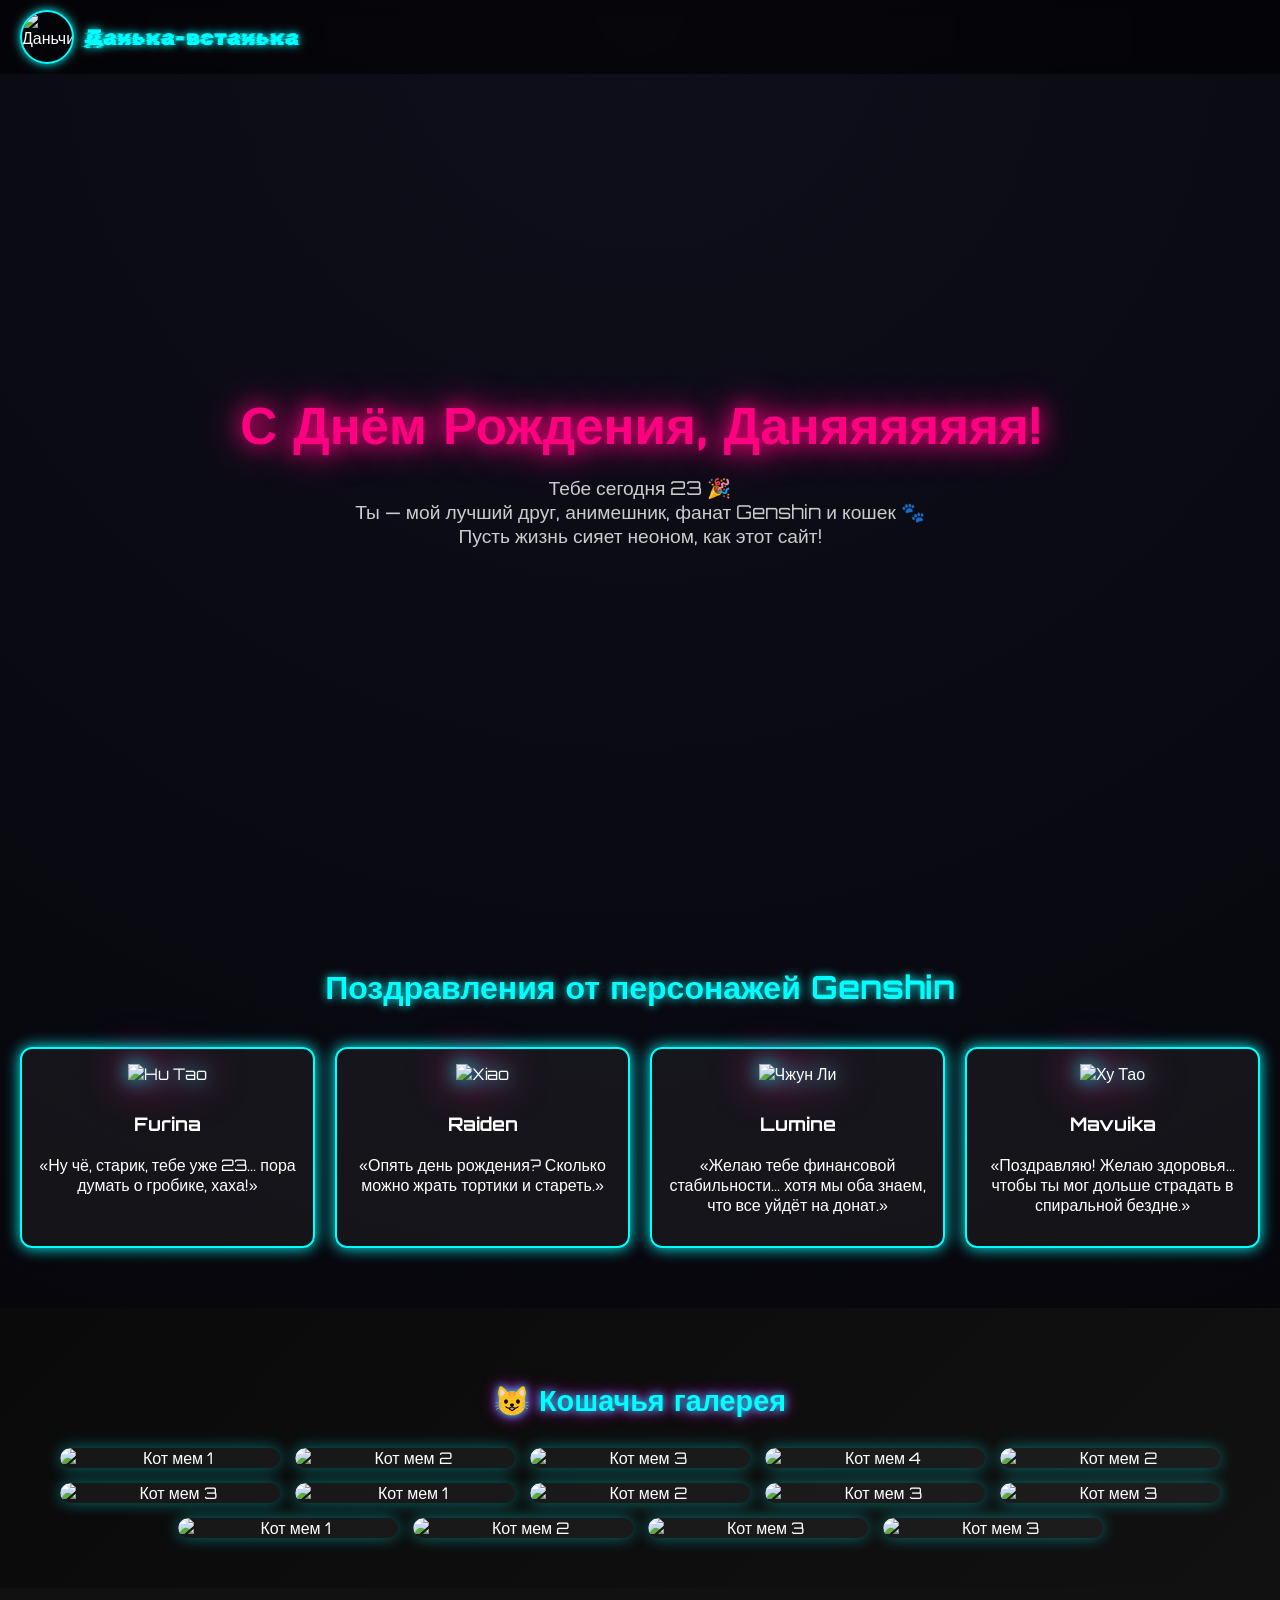
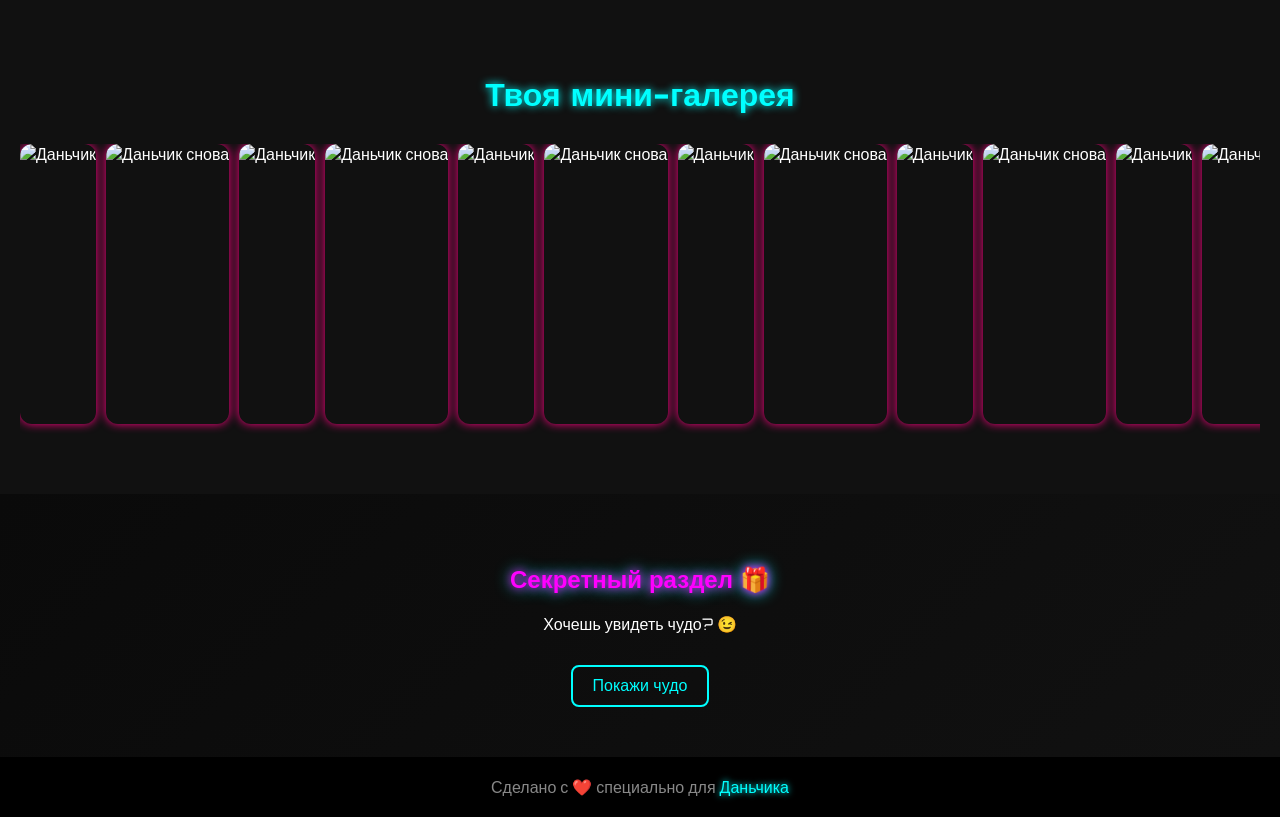
==== index.html @ a7524abe "Add files via upload" ====
<!DOCTYPE html>
<html lang="ru">
<head>
<meta charset="UTF-8">
<meta name="viewport" content="width=device-width, initial-scale=1.0">
<title>С Днём Рождения, Даньчик!</title>
<style>
@import url('https://fonts.googleapis.com/css2?family=Orbitron:wght@500&family=Rubik+Glitch&display=swap');

body {
  margin: 0;
  font-family: 'Orbitron', sans-serif;
  background: radial-gradient(circle at top, #0f0f1c, #000);
  color: #fff;
  overflow-x: hidden;
}

/* Хедер */
header {
  display: flex;
  align-items: center;
  justify-content: space-between;
  padding: 10px 20px;
  background: rgba(0,0,0,0.6);
  backdrop-filter: blur(8px);
  position: fixed;
  width: 100%;
  top: 0;
  z-index: 1000;
}

.logo {
  display: flex;
  align-items: center;
  gap: 10px;
}

.logo img {
  width: 50px;
  height: 50px;
  border-radius: 50%;
  border: 2px solid #0ff;
  box-shadow: 0 0 10px #0ff;
  transition: transform 0.3s ease, box-shadow 0.3s ease;
  object-fit: cover;
}

.logo img:hover {
  transform: scale(1.1);
  box-shadow: 0 0 20px #0ff, 0 0 40px #0ff;
}

.logo span {
  font-family: 'Rubik Glitch', cursive;
  font-size: 1.4rem;
  color: #0ff;
  text-shadow: 0 0 8px #0ff;
}

/* Герой-блок */
.hero {
  min-height: 80vh;
  display: flex;
  flex-direction: column;
  align-items: center;
  justify-content: center;
  text-align: center;
  padding: 120px 20px 40px 20px;
}

.hero h1 {
  font-size: 4vw;
  max-font-size: 70px;
  color: #ff0080;
  text-shadow: 0 0 20px #ff0080, 0 0 40px #ff0080;
  margin: 0;
  animation: pulse 2s infinite alternate;
}

.hero p {
  font-size: 1.2rem;
  max-width: 90%;
  margin-top: 20px;
  color: #ccc;
}

@keyframes pulse {
  from { text-shadow: 0 0 10px #ff0080, 0 0 30px #ff0080; }
  to { text-shadow: 0 0 25px #ff0080, 0 0 60px #ff0080; }
}

/* Поздравления Genshin */
.genshin-wishes {
  padding: 60px 20px;
  text-align: center;
}

.genshin-wishes h2 {
  font-size: 2rem;
  margin-bottom: 40px;
  color: #0ff;
  text-shadow: 0 0 10px #0ff;
}

.wishes-grid {
  display: grid;
  grid-template-columns: repeat(auto-fit, minmax(200px, 1fr));
  gap: 20px;
}

.wish-card {
  background: rgba(255,255,255,0.05);
  border: 2px solid #0ff;
  border-radius: 12px;
  padding: 15px;
  box-shadow: 0 0 15px #0ff;
  transition: transform 0.3s ease, box-shadow 0.3s ease;
}

.wish-card:hover {
  transform: rotate(-2deg) scale(1.05);
  box-shadow: 0 0 30px #ff0, 0 0 50px #0ff;
}

.wish-card img {
  width: 100%;
  height: auto;
  margin-bottom: 10px;
  filter: drop-shadow(0 0 10px #0ff) drop-shadow(0 0 20px #ff0080);
  transition: transform 0.3s ease, filter 0.3s ease;
}

.wish-card img:hover {
  transform: scale(1.05);
  filter: drop-shadow(0 0 20px #ff0080) drop-shadow(0 0 40px #0ff);
}

/* Кошки */
.cats {
  text-align: center;
  padding: 50px 20px;
  background: linear-gradient(135deg, #0a0a0a, #111);
}

.cats h2 {
  font-size: 1.8rem;
  margin-bottom: 30px;
  color: #0ff;
  text-shadow: 0 0 8px #0ff, 0 0 16px #ff00ff;
}

.cats-gallery {
  display: flex;
  flex-wrap: wrap;
  justify-content: center;
  gap: 15px;
}

.cat-item {
  position: relative;
  width: 40%;
  max-width: 220px;
  border-radius: 12px;
  overflow: hidden;
  box-shadow: 0 0 15px rgba(0, 255, 255, 0.4);
  transition: transform 0.3s ease, box-shadow 0.3s ease;
  cursor: pointer;
  background: rgba(255, 255, 255, 0.05);
}

.cat-item img {
  width: 100%;
  display: block;
  border-radius: 12px;
}

.cat-item:hover {
  transform: scale(1.05);
  box-shadow: 0 0 25px #0ff, 0 0 40px #ff00ff;
}

/* Мини-галерея */
.gallery {
  padding: 60px 20px;
  background: #111;
  text-align: center;
}

.gallery h2 {
  font-size: 2rem;
  color: #0ff;
  margin-bottom: 30px;
  text-shadow: 0 0 8px #0ff;
}

.gallery-container {
  display: flex;
  gap: 10px;
  overflow-x: auto;
  scroll-behavior: smooth;
  padding-bottom: 10px;
}

.gallery-container img {
  flex: 0 0 auto;
  height: 280px;
  border-radius: 12px;
  box-shadow: 0 0 10px #ff0080;
  transition: transform 0.3s ease, box-shadow 0.3s ease;
}

.gallery-container img:hover {
  transform: scale(1.05) rotate(2deg);
  box-shadow: 0 0 20px #0ff, 0 0 40px #ff0080;
}

/* Секретный доступ */
.secret-access {
  text-align: center;
  padding: 50px 20px;
  background: linear-gradient(135deg, #0a0a0a, #111);
  color: #fff;
}

.secret-access h2 {
  color: #ff00ff;
  text-shadow: 0 0 8px #ff00ff, 0 0 16px #0ff;
}

.secret-access button {
  margin-top: 15px;
  padding: 10px 20px;
  font-size: 1rem;
  color: #0ff;
  background: transparent;
  border: 2px solid #0ff;
  border-radius: 8px;
  cursor: pointer;
  transition: all 0.3s ease;
}

.secret-access button:hover {
  background: #0ff;
  color: #000;
  box-shadow: 0 0 15px #0ff;
}

#secret-form {
  margin-top: 20px;
}

#secret-form.hidden { display: none; }

#secret-input {
  padding: 8px;
  border: none;
  border-radius: 6px;
  outline: none;
  text-align: center;
  font-size: 1rem;
  margin-right: 8px;
}

/* Футер */
footer {
  padding: 20px;
  background: #000;
  text-align: center;
  font-size: 16px;
  color: #888;
}

footer span {
  color: #0ff;
  text-shadow: 0 0 6px #0ff;
}

/* Адаптив */
@media (max-width: 768px) {
  .hero h1 { font-size: 6vw; }
  .hero p { font-size: 1rem; }
  .wish-card img { width: 100%; }
  .cat-item { width: 45%; }
  .gallery-container img { height: 280px; }
}

@media (max-width: 480px) {
  header { flex-direction: column; gap: 5px; padding: 10px; }
  .hero h1 { font-size: 8vw; }
  .hero p { font-size: 0.9rem; }
  .cats h2 { font-size: 1.5rem; }
  .cat-item { width: 90%; }
  .gallery-container img { height: 280px; }
}
</style>
</head>
<body>

<header>
  <div class="logo">
    <img src="img/photo1.jpg" alt="Даньчик">
    <span>Данька-встанька</span>
  </div>
</header>

<section class="hero">
  <h1>С Днём Рождения, Даняяяяяяя!</h1>
  <p>Тебе сегодня 23 🎉<br>Ты — мой лучший друг, анимешник, фанат Genshin и кошек 🐾<br>Пусть жизнь сияет неоном, как этот сайт!</p>
</section>

<section class="genshin-wishes">
  <h2>Поздравления от персонажей Genshin</h2>
  <div class="wishes-grid">
    <div class="wish-card">
      <img src="img/gen1.png" alt="Hu Tao">
      <h3>Furina</h3>
      <p>«Ну чё, старик, тебе уже 23... пора думать о гробике, хаха!»</p>
    </div>
    <div class="wish-card">
      <img src="img/gen2.png" alt="Xiao">
      <h3>Raiden</h3>
      <p>«Опять день рождения? Сколько можно жрать тортики и стареть.»</p>
    </div>
    <div class="wish-card">
      <img src="img/gen3.png" alt="Чжун Ли">
      <h3>Lumine</h3>
      <p>«Желаю тебе финансовой стабильности… хотя мы оба знаем, что все уйдёт на донат.»</p>
    </div>
    <div class="wish-card">
      <img src="img/gen4.png" alt="Ху Тао">
      <h3>Mavuika</h3>
      <p>«Поздравляю! Желаю здоровья… чтобы ты мог дольше страдать в спиральной бездне.»</p>
    </div>
  </div>
</section>

<section class="cats">
  <h2>😺 Кошачья галерея</h2>
  <div class="cats-gallery"> <div class="cat-item"> <img src="img/cat1.jpg" alt="Кот мем 1" /> <audio class="purr-sound"> <source src="music/purr.mp3" type="audio/mpeg"> </audio> </div> <div class="cat-item"> <img src="img/cat2.jpg" alt="Кот мем 2" /> <audio class="purr-sound"> <source src="music/purr.mp3" type="audio/mpeg"> </audio> </div> <div class="cat-item"> <img src="img/cat3.jpg" alt="Кот мем 3" /> <audio class="purr-sound"> <source src="music/purr.mp3" type="audio/mpeg"> </audio> </div> <div class="cat-item"> <img src="img/cat4.jpg" alt="Кот мем 4" /> <audio class="purr-sound"> <source src="music/purr.mp3" type="audio/mpeg"> </audio> </div> <div class="cat-item"> <img src="img/cat5.jpg" alt="Кот мем 2" /> <audio class="purr-sound"> <source src="music/purr.mp3" type="audio/mpeg"> </audio> </div> <div class="cat-item"> <img src="img/cat6.jpg" alt="Кот мем 3" /> <audio class="purr-sound"> <source src="music/purr.mp3" type="audio/mpeg"> </audio> </div> <div class="cat-item"> <img src="img/cat7.jpg" alt="Кот мем 1" /> <audio class="purr-sound"> <source src="music/purr.mp3" type="audio/mpeg"> </audio> </div> <div class="cat-item"> <img src="img/cat8.jpg" alt="Кот мем 2" /> <audio class="purr-sound"> <source src="music/purr.mp3" type="audio/mpeg"> </audio> </div> <div class="cat-item"> <img src="img/cat9.jpg" alt="Кот мем 3" /> <audio class="purr-sound"> <source src="music/purr.mp3" type="audio/mpeg"> </audio> </div> <div class="cat-item"> <img src="img/cat10.jpg" alt="Кот мем 3" /> <audio class="purr-sound"> <source src="music/purr.mp3" type="audio/mpeg"> </audio> </div> <div class="cat-item"> <img src="img/cat12.jpg" alt="Кот мем 1" /> <audio class="purr-sound"> <source src="music/purr.mp3" type="audio/mpeg"> </audio> </div> <div class="cat-item"> <img src="img/cat13.jpg" alt="Кот мем 2" /> <audio class="purr-sound"> <source src="music/purr.mp3" type="audio/mpeg"> </audio> </div> <div class="cat-item"> <img src="img/cat14.jpg" alt="Кот мем 3" /> <audio class="purr-sound"> <source src="music/purr.mp3" type="audio/mpeg"> </audio> </div> <div class="cat-item"> <img src="img/cat15.jpg" alt="Кот мем 3" /> <audio class="purr-sound"> <source src="music/purr.mp3" type="audio/mpeg"> </audio> </div> </div>
</section>

<section class="gallery">
  <h2>Твоя мини-галерея</h2>
  <div class="gallery-container"> <img src="img/photo1.jpg" alt="Даньчик"> <img src="img/photo2.jpg" alt="Даньчик снова"> <img src="img/photo3.jpg" alt="Даньчик"> <img src="img/photo4.jpg" alt="Даньчик снова"> <img src="img/photo5.jpg" alt="Даньчик"> <img src="img/photo6.jpg" alt="Даньчик снова"> <img src="img/photo7.jpg" alt="Даньчик"> <img src="img/photo8.jpg" alt="Даньчик снова"> <img src="img/photo9.jpg" alt="Даньчик"> <img src="img/photo10.jpg" alt="Даньчик снова"> <img src="img/photo11.jpg" alt="Даньчик"> <img src="img/photo12.jpg" alt="Даньчик снова"> <img src="img/photo13.jpg" alt="Даньчик"> <img src="img/photo14.jpg" alt="Даньчик снова"> <img src="img/photo15.jpg" alt="Даньчик"> <img src="img/photo16.jpg" alt="Даньчик снова"> <img src="img/photo17.jpg" alt="Даньчик"> <img src="img/photo18.jpg" alt="Даньчик снова"> <img src="img/photo19.jpg" alt="Даньчик"> <img src="img/photo20.jpg" alt="Даньчик снова"> <img src="img/photo21.jpg" alt="Даньчик снова"> <img src="img/photo22.jpg" alt="Даньчик"> <img src="img/photo23.jpg" alt="Даньчик снова"> <img src="img/photo24.jpg" alt="Даньчик"> <img src="img/photo25.jpg" alt="Даньчик снова"> </div>
</section>

<section class="secret-access">
  <h2>Секретный раздел 🎁</h2>
  <p>Хочешь увидеть чудо? 😉</p>
  <button id="show-secret-btn">Покажи чудо</button>
  <div id="secret-form" class="hidden">
    <input type="text" id="secret-input" placeholder="Введи пароль..." />
    <button id="check-secret">Войти</button>
    <p id="secret-message"></p>
  </div>
</section>

<footer>
  Сделано с ❤️ специально для <span>Даньчика</span>
</footer>

<script>
// Авто-прокрутка галереи
const gallery = document.querySelector('.gallery-container');
let scrollAmount = 0;
setInterval(() => {
  gallery.scrollBy({ left: 300, behavior: 'smooth' });
  scrollAmount += 300;
  if (scrollAmount >= gallery.scrollWidth - gallery.clientWidth) {
    gallery.scrollTo({ left: 0, behavior: 'smooth' });
    scrollAmount = 0;
  }
}, 3000);

const catItems = document.querySelectorAll('.cat-item');
let currentlyPlaying = null;

catItems.forEach(item => {
  const audio = item.querySelector('.purr-sound');
  
  item.addEventListener('click', () => {
    // Если уже играет другой звук, остановим его
    if (currentlyPlaying && currentlyPlaying !== audio) {
      currentlyPlaying.pause();
      currentlyPlaying.currentTime = 0;
    }

    // Если кликаем по уже играющему аудио, остановим его
    if (audio.paused) {
      audio.currentTime = 0;
      audio.play();
      currentlyPlaying = audio;
    } else {
      audio.pause();
      audio.currentTime = 0;
      currentlyPlaying = null;
    }
  });
});

async function sha256(str) {
  const buf = await crypto.subtle.digest('SHA-256', new TextEncoder().encode(str));
  return Array.from(new Uint8Array(buf)).map(b => b.toString(16).padStart(2, '0')).join('');
}

const PASSWORD_HASH = '3dd0cc283ba57c9c59b7ac113115ac60b25d533604fb06fe336162d2e23d7db3'; 

document.getElementById('show-secret-btn').addEventListener('click', () => {
  document.getElementById('secret-form').classList.toggle('hidden');
});

document.getElementById('check-secret').addEventListener('click', async () => {
  const input = document.getElementById('secret-input').value.trim();
  const msg = document.getElementById('secret-message');
  const inputHash = await sha256(input);

  if (inputHash === PASSWORD_HASH) {
    window.location.href = "secret.html"; // переход на секретную страницу
  } else {
    msg.textContent = "❌ Не угадал! Попробуй ещё 😉";
    msg.style.color = "#ff4444";
  }
});
</script>
</body>
</html>
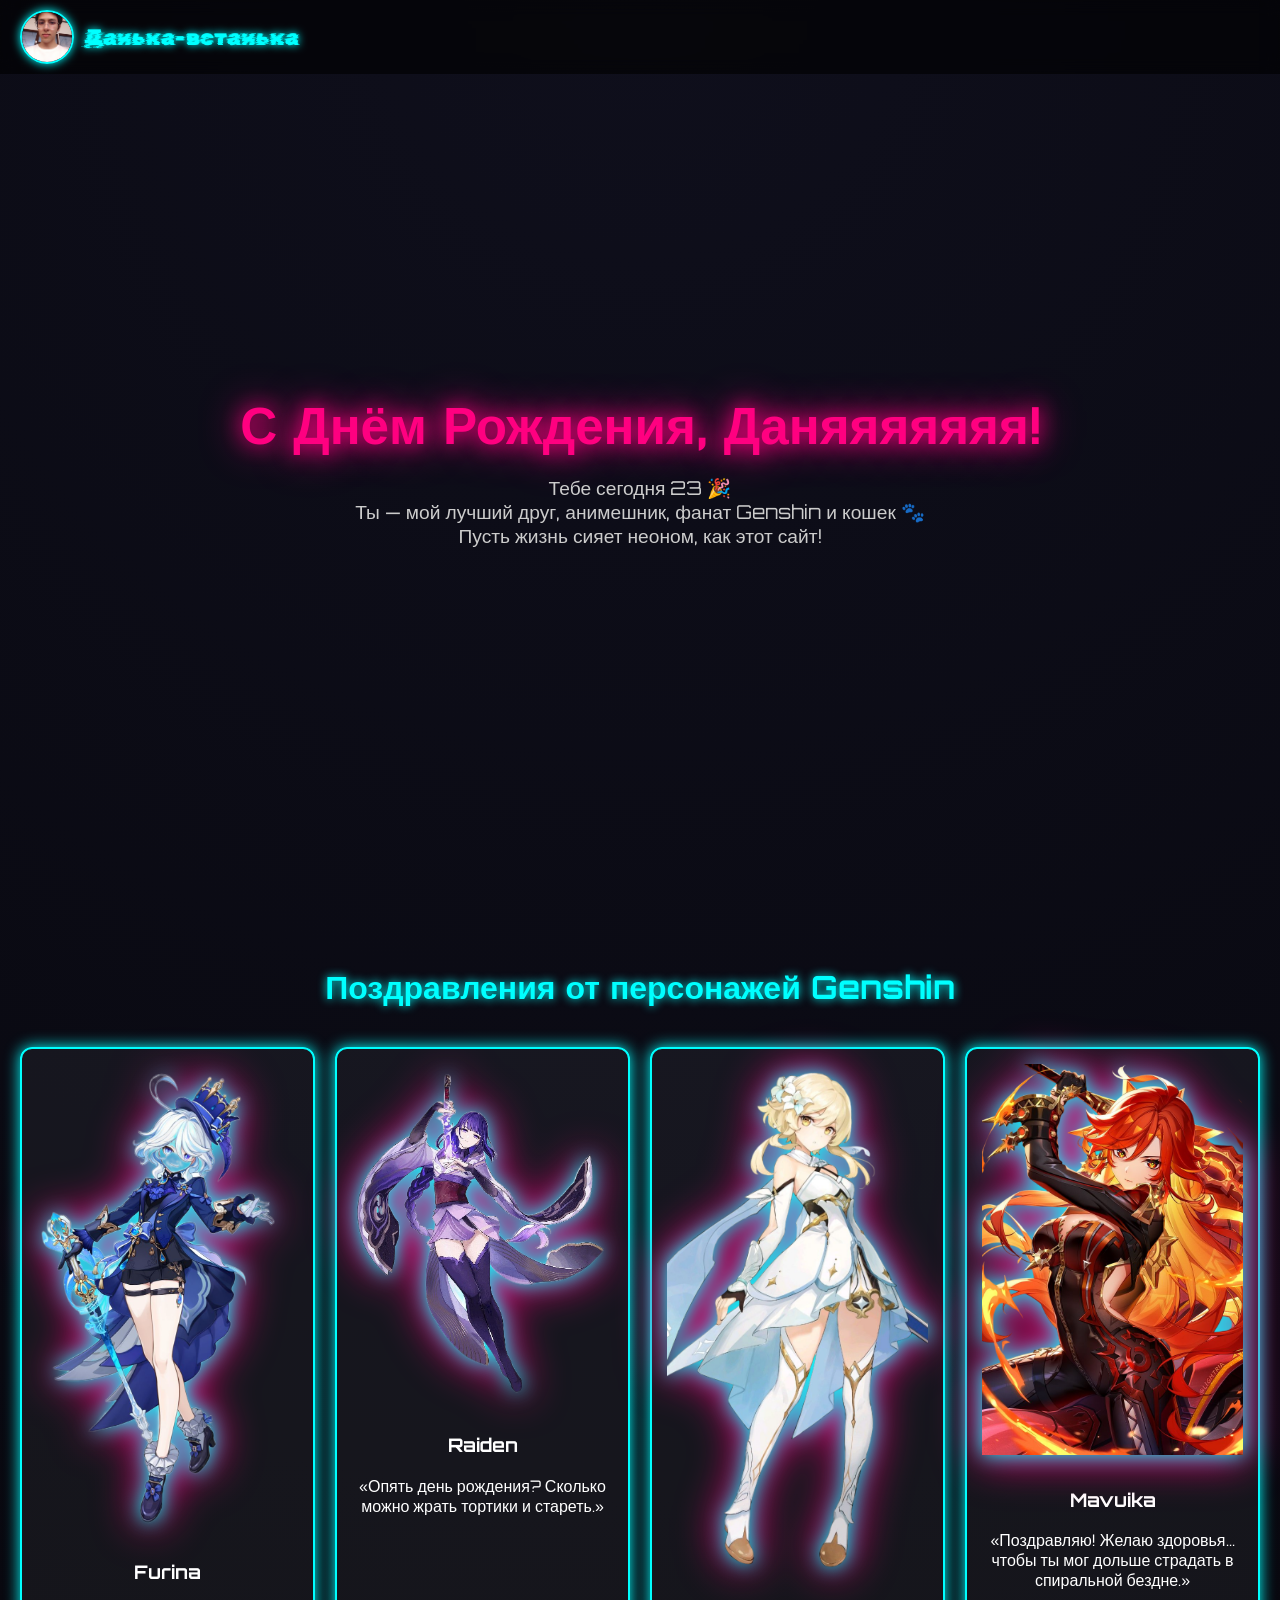
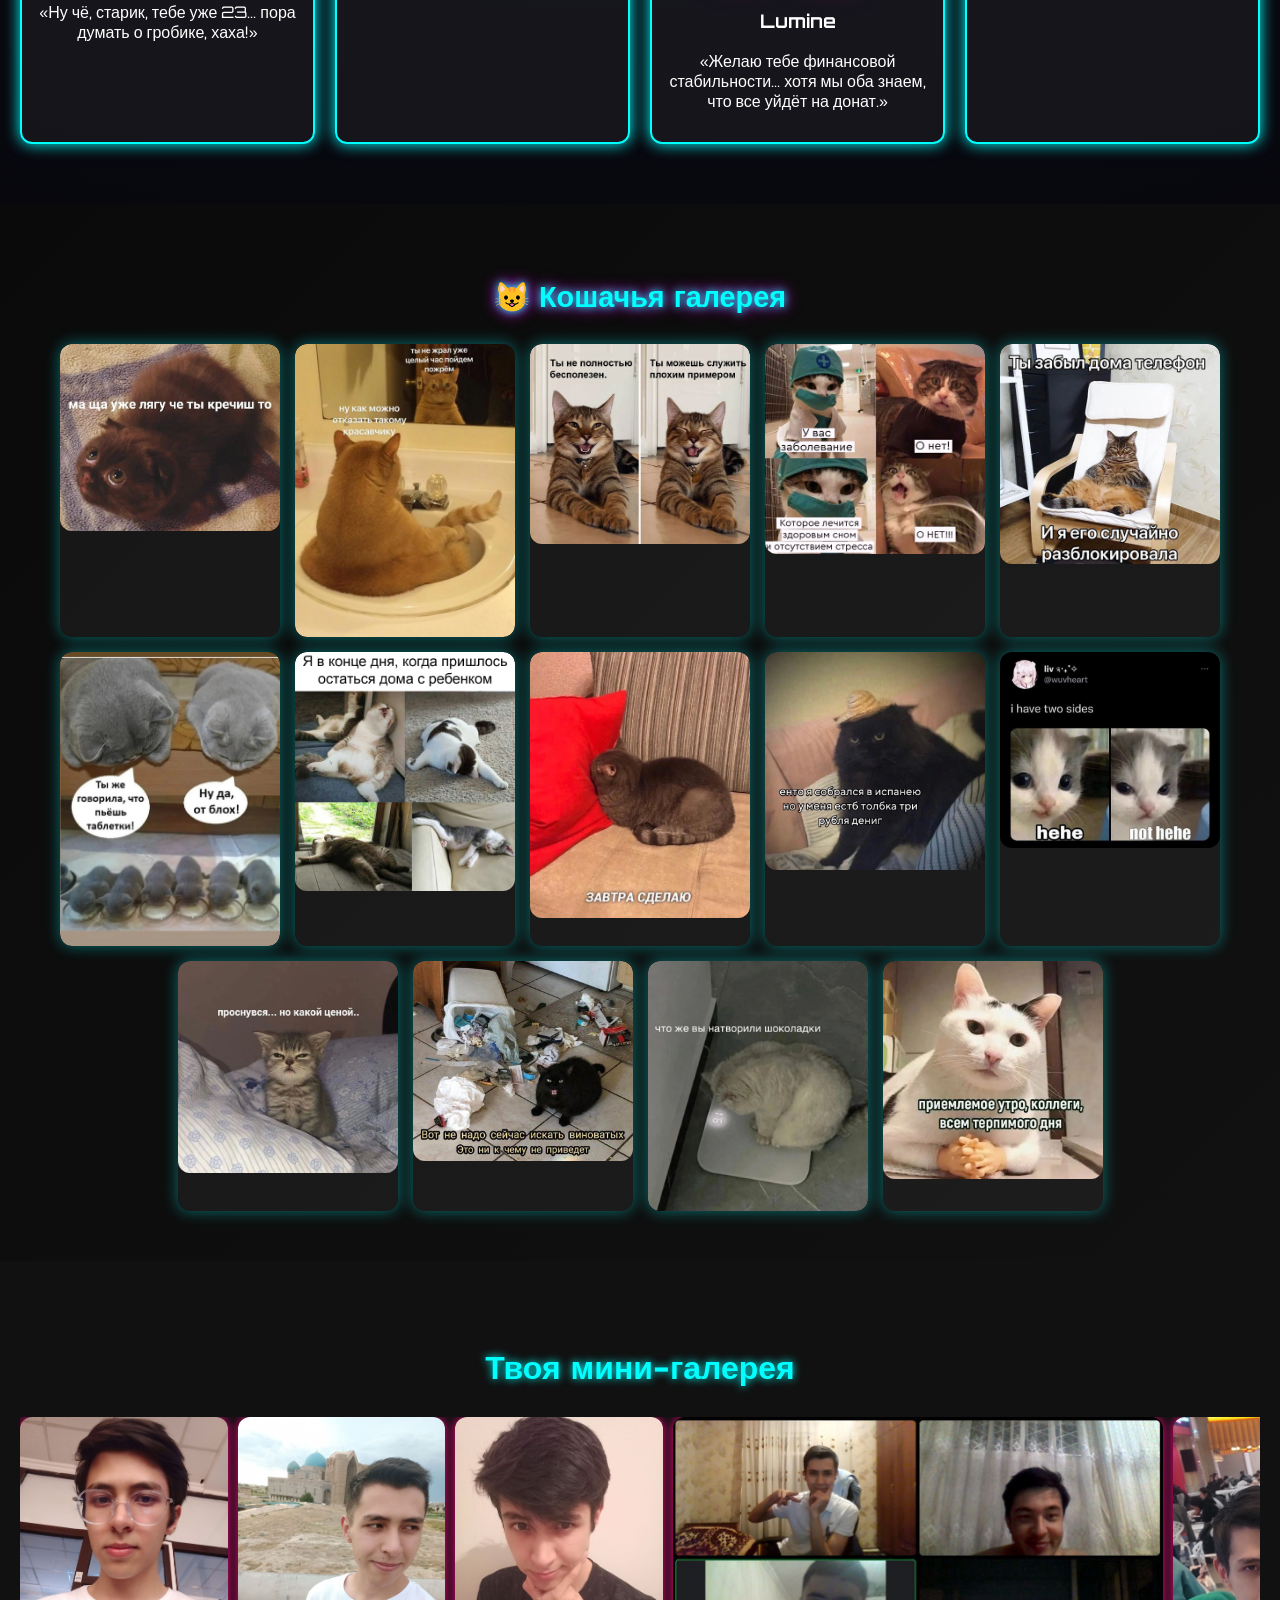
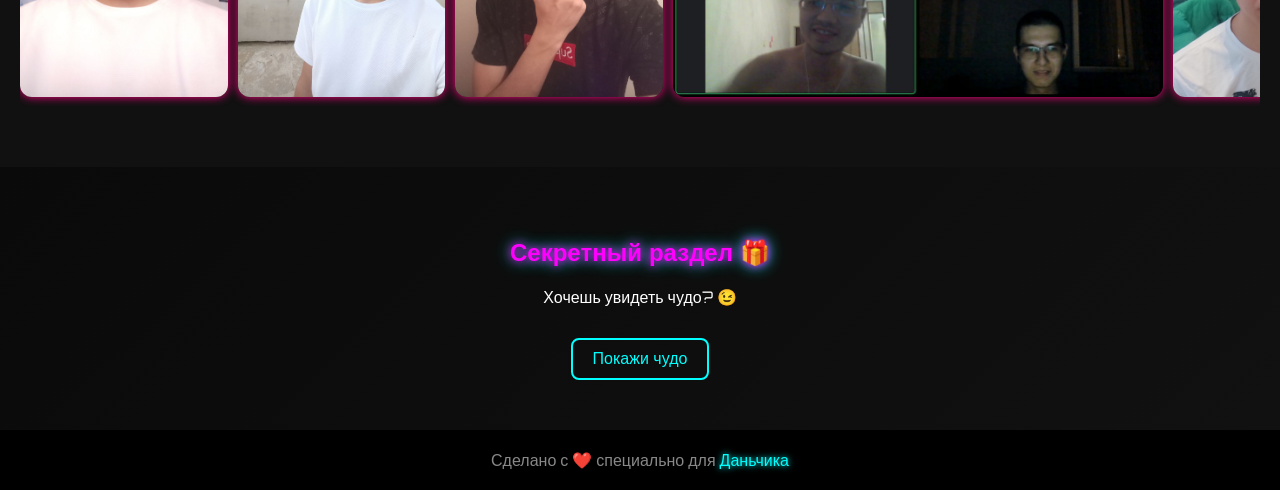
==== commit 554ec38d: "Update index.html" ====
--- a/index.html
+++ b/index.html
@@ -415,7 +415,7 @@
   const inputHash = await sha256(input);
 
   if (inputHash === PASSWORD_HASH) {
-    window.location.href = "secret.html"; // переход на секретную страницу
+    window.location.href = "secret/secret.html"; // переход на секретную страницу
   } else {
     msg.textContent = "❌ Не угадал! Попробуй ещё 😉";
     msg.style.color = "#ff4444";
@@ -424,3 +424,4 @@
 </script>
 </body>
 </html>
+
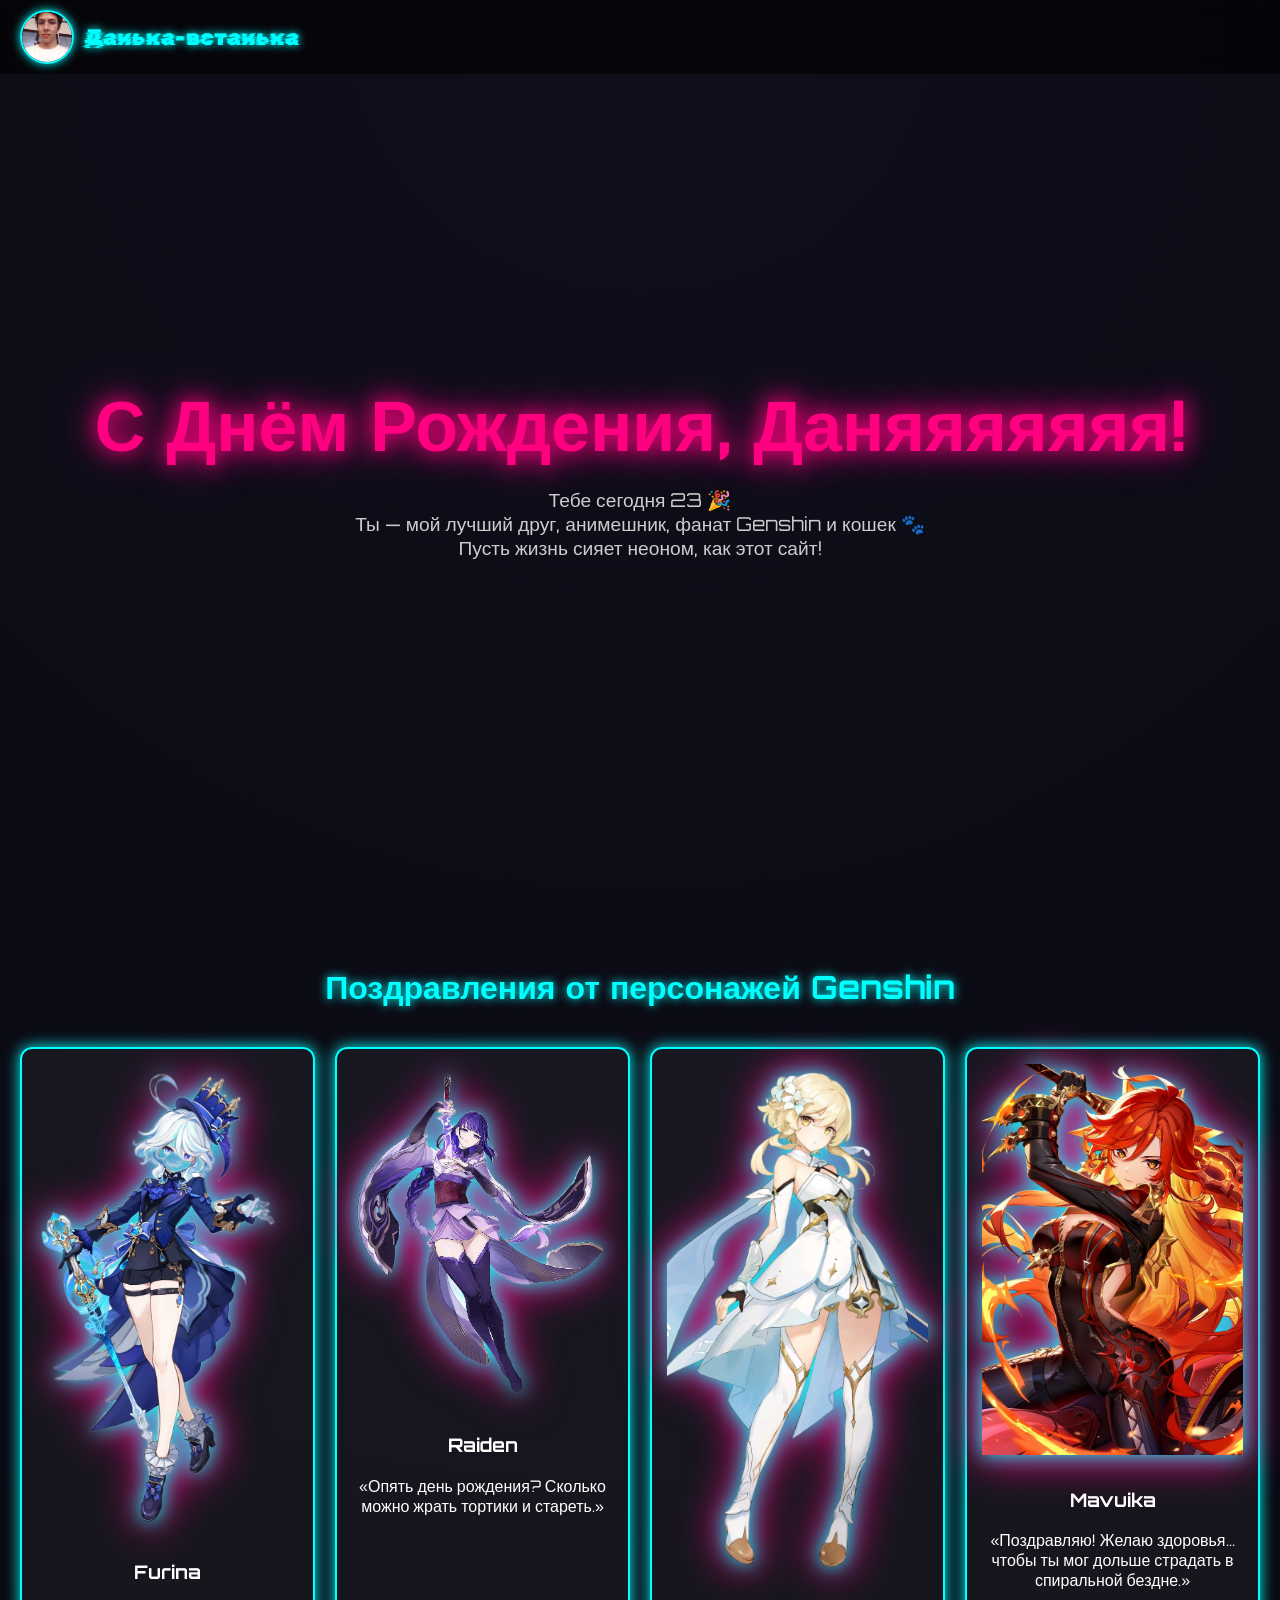
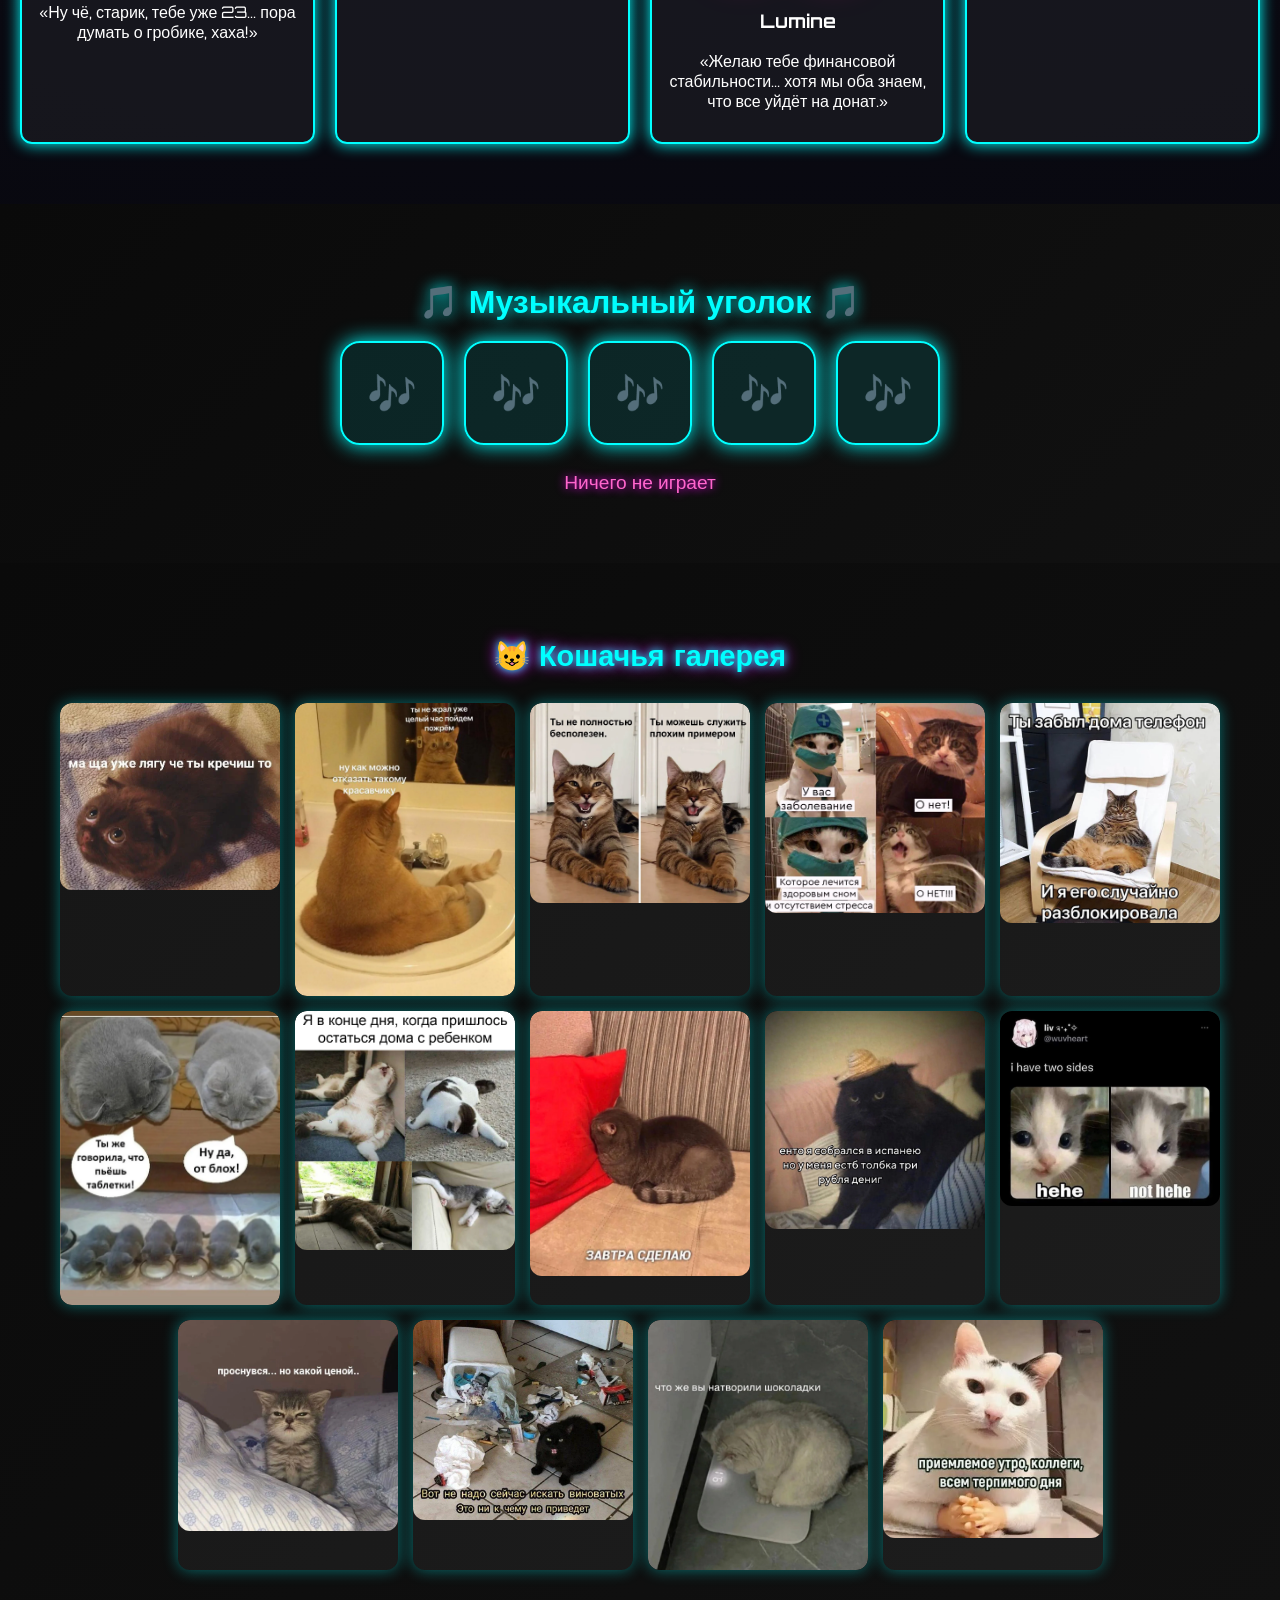
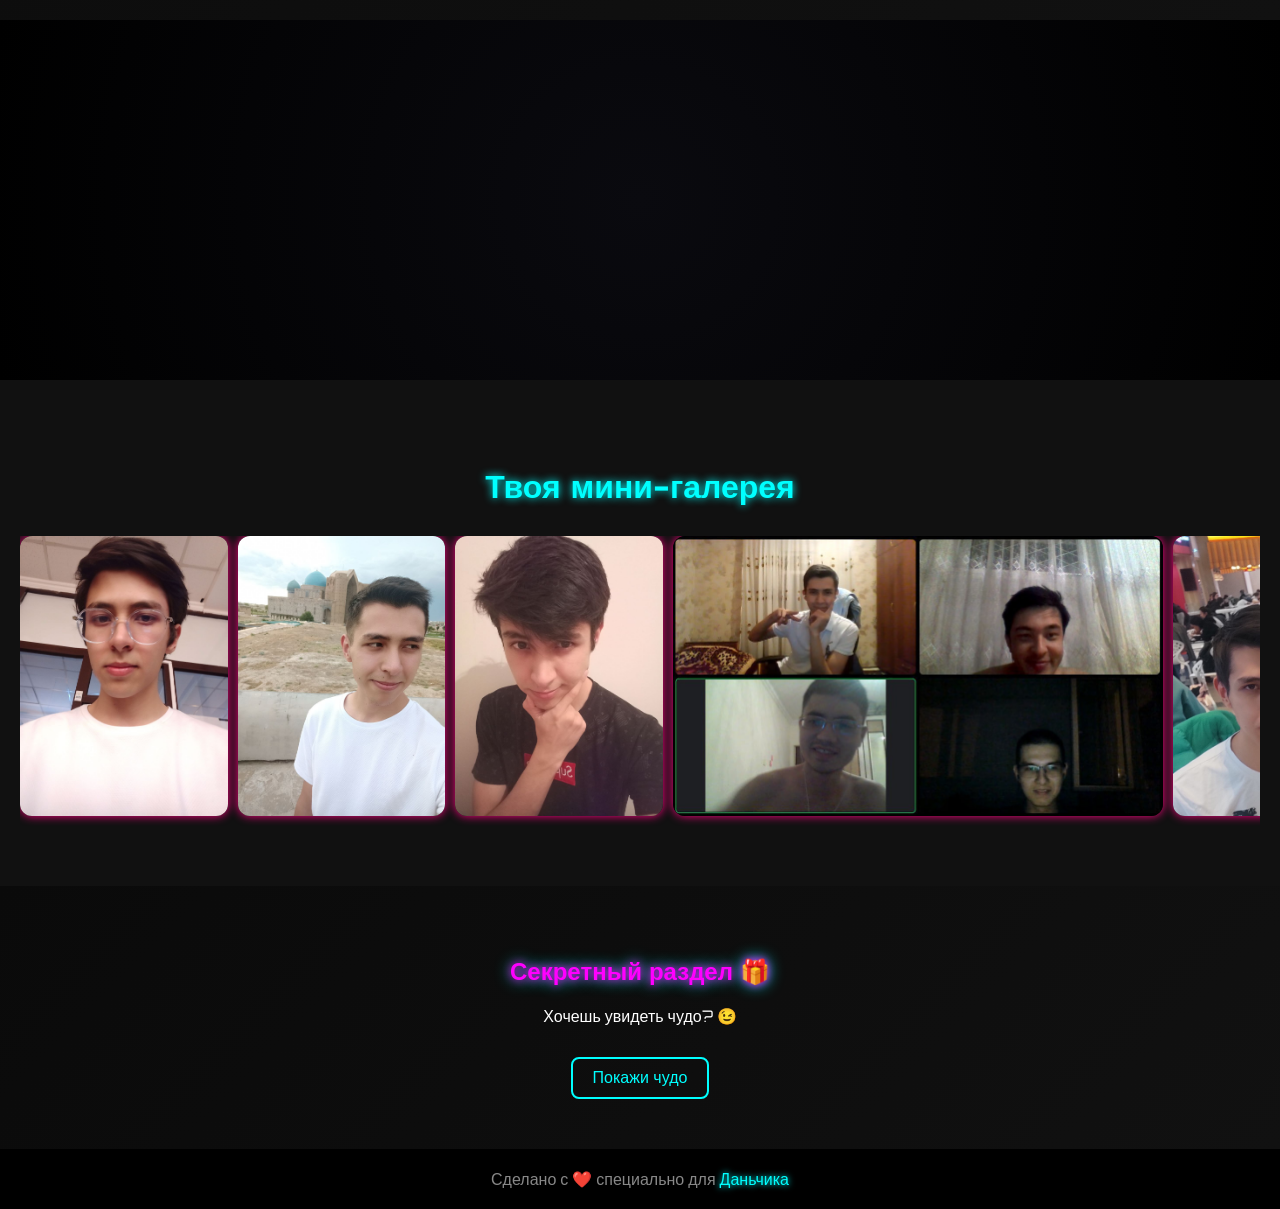
==== commit fd673f66: "Update index.html" ====
--- a/index.html
+++ b/index.html
@@ -6,6 +6,7 @@
 <title>С Днём Рождения, Даньчик!</title>
 <style>
 @import url('https://fonts.googleapis.com/css2?family=Orbitron:wght@500&family=Rubik+Glitch&display=swap');
+@import url('https://fonts.googleapis.com/css2?family=Pacifico&display=swap');
 
 body {
   margin: 0;
@@ -33,6 +34,7 @@
   display: flex;
   align-items: center;
   gap: 10px;
+  cursor: pointer;
 }
 
 .logo img {
@@ -69,8 +71,7 @@
 }
 
 .hero h1 {
-  font-size: 4vw;
-  max-font-size: 70px;
+  font-size: clamp(2rem, 6vw, 70px);
   color: #ff0080;
   text-shadow: 0 0 20px #ff0080, 0 0 40px #ff0080;
   margin: 0;
@@ -104,7 +105,7 @@
 
 .wishes-grid {
   display: grid;
-  grid-template-columns: repeat(auto-fit, minmax(200px, 1fr));
+  grid-template-columns: repeat(auto-fit, minmax(220px, 1fr));
   gap: 20px;
 }
 
@@ -279,9 +280,14 @@
 @media (max-width: 768px) {
   .hero h1 { font-size: 6vw; }
   .hero p { font-size: 1rem; }
-  .wish-card img { width: 100%; }
   .cat-item { width: 45%; }
-  .gallery-container img { height: 280px; }
+  .gallery-container img { height: 220px; }
+  .signature-svg {
+      height: 150px;
+    }
+    .signature-text {
+      font-size: 50px;
+    }
 }
 
 @media (max-width: 480px) {
@@ -290,61 +296,204 @@
   .hero p { font-size: 0.9rem; }
   .cats h2 { font-size: 1.5rem; }
   .cat-item { width: 90%; }
-  .gallery-container img { height: 280px; }
-}
+  .gallery-container img { height: 200px; }
+  .signature-svg {
+      height: 120px;
+    }
+    .signature-text {
+      font-size: 36px;
+    }
+}
+
+/* Анимация появления */
+    .hidden {
+      opacity: 0;
+      transform: translateY(50px);
+      transition: all 0.8s ease-out;
+    }
+    .show {
+      opacity: 1;
+      transform: translateY(0);
+    }
+
+#music-section {
+  text-align: center;
+  padding: 50px 20px;
+  background: linear-gradient(135deg, #0a0a0a, #111);
+  color: #0ff;
+}
+
+#music-section h2 {
+  font-size: 2em;
+  margin-bottom: 20px;
+  text-shadow: 0 0 15px #0ff;
+}
+
+.music-cards {
+  display: flex;
+  justify-content: center;
+  flex-wrap: wrap;
+  gap: 20px;
+}
+
+.music-card {
+  width: 100px;
+  height: 100px;
+  background: rgba(0, 255, 255, 0.1);
+  border: 2px solid #0ff;
+  border-radius: 20px;
+  font-size: 40px;
+  display: flex;
+  justify-content: center;
+  align-items: center;
+  cursor: pointer;
+  box-shadow: 0 0 20px #0ff;
+  transition: transform 0.3s ease, box-shadow 0.3s ease;
+}
+
+.music-card:hover {
+  transform: scale(1.1);
+  box-shadow: 0 0 30px #ff00ff;
+}
+
+#now-playing {
+  margin-top: 25px;
+  font-size: 1.2em;
+  color: #ff66cc;
+  text-shadow: 0 0 10px #ff00ff;
+}
+
+#signature-section {
+    padding: 80px 20px;
+    text-align: center;
+    background: radial-gradient(circle at center, #0a0a0f, #000);
+    color: #fff;
+  }
+
+  .section-title {
+    font-size: 2rem;
+    margin-bottom: 40px;
+    color: #0ff;
+    text-shadow: 0 0 10px #0ff, 0 0 20px #ff00ff;
+  }
+
+  .signature-container {
+    display: flex;
+    justify-content: center;
+    align-items: center;
+  }
+
+  .signature-svg {
+    width: 90%;
+    max-width: 800px;
+    height: 200px;
+  }
+
+  .signature-text {
+    font-family: 'Pacifico', cursive;
+    font-size: 80px;
+    fill: none;
+    stroke: #0ff;
+    stroke-width: 2;
+    stroke-dasharray: 1000;
+    stroke-dashoffset: 1000;
+    text-shadow: 0 0 20px #0ff;
+  }
+
+  .signature-text.animate {
+    animation: draw-signature 30s ease forwards;
+  }
+
+  @keyframes draw-signature {
+    to {
+      stroke-dashoffset: 0;
+    }
+  }
 </style>
 </head>
 <body>
 
 <header>
-  <div class="logo">
-    <img src="img/photo1.jpg" alt="Даньчик">
+  <div class="logo" id="logo">
+    <img src="img/photo1.jpg" alt="Даньчик" loading="lazy">
     <span>Данька-встанька</span>
   </div>
 </header>
 
-<section class="hero">
+<section class="hero hidden">
   <h1>С Днём Рождения, Даняяяяяяя!</h1>
   <p>Тебе сегодня 23 🎉<br>Ты — мой лучший друг, анимешник, фанат Genshin и кошек 🐾<br>Пусть жизнь сияет неоном, как этот сайт!</p>
 </section>
 
-<section class="genshin-wishes">
+<section class="genshin-wishes hidden">
   <h2>Поздравления от персонажей Genshin</h2>
   <div class="wishes-grid">
     <div class="wish-card">
-      <img src="img/gen1.png" alt="Hu Tao">
+      <img src="img/gen1.png" alt="Furina" loading="lazy">
       <h3>Furina</h3>
       <p>«Ну чё, старик, тебе уже 23... пора думать о гробике, хаха!»</p>
     </div>
     <div class="wish-card">
-      <img src="img/gen2.png" alt="Xiao">
+      <img src="img/gen2.png" alt="Raiden" loading="lazy">
       <h3>Raiden</h3>
       <p>«Опять день рождения? Сколько можно жрать тортики и стареть.»</p>
     </div>
     <div class="wish-card">
-      <img src="img/gen3.png" alt="Чжун Ли">
+      <img src="img/gen3.png" alt="Lumine" loading="lazy">
       <h3>Lumine</h3>
       <p>«Желаю тебе финансовой стабильности… хотя мы оба знаем, что все уйдёт на донат.»</p>
     </div>
     <div class="wish-card">
-      <img src="img/gen4.png" alt="Ху Тао">
+      <img src="img/gen4.png" alt="Mavuika" loading="lazy">
       <h3>Mavuika</h3>
       <p>«Поздравляю! Желаю здоровья… чтобы ты мог дольше страдать в спиральной бездне.»</p>
     </div>
   </div>
 </section>
 
-<section class="cats">
+<section id="music-section" class="hidden">
+  <h2>🎵 Музыкальный уголок 🎵</h2>
+  <div class="music-cards">
+    <div class="music-card" data-src="music/music1.mp3" data-title="Наш любимый Винкс ахаахахахах)">
+      🎶
+    </div>
+    <div class="music-card" data-src="music/music2.mp3" data-title="Genshin Impact game music">
+      🎶
+    </div>
+    <div class="music-card" data-src="music/music3.mp3" data-title="Прислушайся, про тебя поется">
+      🎶
+    </div>
+    <div class="music-card" data-src="music/music4.mp3" data-title="Нет игры нет жизни(нет пизды - нет жизни)">
+      🎶
+    </div>
+	<div class="music-card" data-src="music/music5.mp3" data-title="Ты родился чтобы всем показать...">
+      🎶
+    </div>
+  </div>
+  <p id="now-playing">Ничего не играет</p>
+</section>
+
+<section class="cats hidden">
   <h2>😺 Кошачья галерея</h2>
   <div class="cats-gallery"> <div class="cat-item"> <img src="img/cat1.jpg" alt="Кот мем 1" /> <audio class="purr-sound"> <source src="music/purr.mp3" type="audio/mpeg"> </audio> </div> <div class="cat-item"> <img src="img/cat2.jpg" alt="Кот мем 2" /> <audio class="purr-sound"> <source src="music/purr.mp3" type="audio/mpeg"> </audio> </div> <div class="cat-item"> <img src="img/cat3.jpg" alt="Кот мем 3" /> <audio class="purr-sound"> <source src="music/purr.mp3" type="audio/mpeg"> </audio> </div> <div class="cat-item"> <img src="img/cat4.jpg" alt="Кот мем 4" /> <audio class="purr-sound"> <source src="music/purr.mp3" type="audio/mpeg"> </audio> </div> <div class="cat-item"> <img src="img/cat5.jpg" alt="Кот мем 2" /> <audio class="purr-sound"> <source src="music/purr.mp3" type="audio/mpeg"> </audio> </div> <div class="cat-item"> <img src="img/cat6.jpg" alt="Кот мем 3" /> <audio class="purr-sound"> <source src="music/purr.mp3" type="audio/mpeg"> </audio> </div> <div class="cat-item"> <img src="img/cat7.jpg" alt="Кот мем 1" /> <audio class="purr-sound"> <source src="music/purr.mp3" type="audio/mpeg"> </audio> </div> <div class="cat-item"> <img src="img/cat8.jpg" alt="Кот мем 2" /> <audio class="purr-sound"> <source src="music/purr.mp3" type="audio/mpeg"> </audio> </div> <div class="cat-item"> <img src="img/cat9.jpg" alt="Кот мем 3" /> <audio class="purr-sound"> <source src="music/purr.mp3" type="audio/mpeg"> </audio> </div> <div class="cat-item"> <img src="img/cat10.jpg" alt="Кот мем 3" /> <audio class="purr-sound"> <source src="music/purr.mp3" type="audio/mpeg"> </audio> </div> <div class="cat-item"> <img src="img/cat12.jpg" alt="Кот мем 1" /> <audio class="purr-sound"> <source src="music/purr.mp3" type="audio/mpeg"> </audio> </div> <div class="cat-item"> <img src="img/cat13.jpg" alt="Кот мем 2" /> <audio class="purr-sound"> <source src="music/purr.mp3" type="audio/mpeg"> </audio> </div> <div class="cat-item"> <img src="img/cat14.jpg" alt="Кот мем 3" /> <audio class="purr-sound"> <source src="music/purr.mp3" type="audio/mpeg"> </audio> </div> <div class="cat-item"> <img src="img/cat15.jpg" alt="Кот мем 3" /> <audio class="purr-sound"> <source src="music/purr.mp3" type="audio/mpeg"> </audio> </div> </div>
 </section>
 
-<section class="gallery">
+<section id="signature-section" class="hidden">
+  <div class="signature-container">
+    <svg viewBox="0 0 800 200" class="signature-svg">
+      <text x="50%" y="50%" text-anchor="middle" class="signature-text">
+        Davron Issakov
+      </text>
+    </svg>
+  </div>
+</section>
+
+<section class="gallery hidden">
   <h2>Твоя мини-галерея</h2>
   <div class="gallery-container"> <img src="img/photo1.jpg" alt="Даньчик"> <img src="img/photo2.jpg" alt="Даньчик снова"> <img src="img/photo3.jpg" alt="Даньчик"> <img src="img/photo4.jpg" alt="Даньчик снова"> <img src="img/photo5.jpg" alt="Даньчик"> <img src="img/photo6.jpg" alt="Даньчик снова"> <img src="img/photo7.jpg" alt="Даньчик"> <img src="img/photo8.jpg" alt="Даньчик снова"> <img src="img/photo9.jpg" alt="Даньчик"> <img src="img/photo10.jpg" alt="Даньчик снова"> <img src="img/photo11.jpg" alt="Даньчик"> <img src="img/photo12.jpg" alt="Даньчик снова"> <img src="img/photo13.jpg" alt="Даньчик"> <img src="img/photo14.jpg" alt="Даньчик снова"> <img src="img/photo15.jpg" alt="Даньчик"> <img src="img/photo16.jpg" alt="Даньчик снова"> <img src="img/photo17.jpg" alt="Даньчик"> <img src="img/photo18.jpg" alt="Даньчик снова"> <img src="img/photo19.jpg" alt="Даньчик"> <img src="img/photo20.jpg" alt="Даньчик снова"> <img src="img/photo21.jpg" alt="Даньчик снова"> <img src="img/photo22.jpg" alt="Даньчик"> <img src="img/photo23.jpg" alt="Даньчик снова"> <img src="img/photo24.jpg" alt="Даньчик"> <img src="img/photo25.jpg" alt="Даньчик снова"> </div>
 </section>
 
-<section class="secret-access">
+<section class="secret-access hidden">
   <h2>Секретный раздел 🎁</h2>
   <p>Хочешь увидеть чудо? 😉</p>
   <button id="show-secret-btn">Покажи чудо</button>
@@ -355,49 +504,40 @@
   </div>
 </section>
 
-<footer>
+<footer class="hidden">
   Сделано с ❤️ специально для <span>Даньчика</span>
 </footer>
 
 <script>
 // Авто-прокрутка галереи
 const gallery = document.querySelector('.gallery-container');
-let scrollAmount = 0;
 setInterval(() => {
-  gallery.scrollBy({ left: 300, behavior: 'smooth' });
-  scrollAmount += 300;
-  if (scrollAmount >= gallery.scrollWidth - gallery.clientWidth) {
+  if (gallery.scrollLeft + gallery.clientWidth >= gallery.scrollWidth) {
     gallery.scrollTo({ left: 0, behavior: 'smooth' });
-    scrollAmount = 0;
+  } else {
+    gallery.scrollBy({ left: 300, behavior: 'smooth' });
   }
 }, 3000);
 
+// Коты — звук мурчания
 const catItems = document.querySelectorAll('.cat-item');
-let currentlyPlaying = null;
+let audio = new Audio('music/purr.mp3');
+let playing = false;
 
 catItems.forEach(item => {
-  const audio = item.querySelector('.purr-sound');
-  
   item.addEventListener('click', () => {
-    // Если уже играет другой звук, остановим его
-    if (currentlyPlaying && currentlyPlaying !== audio) {
-      currentlyPlaying.pause();
-      currentlyPlaying.currentTime = 0;
-    }
-
-    // Если кликаем по уже играющему аудио, остановим его
-    if (audio.paused) {
-      audio.currentTime = 0;
-      audio.play();
-      currentlyPlaying = audio;
-    } else {
+    if (playing) {
       audio.pause();
       audio.currentTime = 0;
-      currentlyPlaying = null;
+      playing = false;
+    } else {
+      audio.play();
+      playing = true;
     }
   });
 });
 
+// Хэширование пароля
 async function sha256(str) {
   const buf = await crypto.subtle.digest('SHA-256', new TextEncoder().encode(str));
   return Array.from(new Uint8Array(buf)).map(b => b.toString(16).padStart(2, '0')).join('');
@@ -421,7 +561,70 @@
     msg.style.color = "#ff4444";
   }
 });
+
+let currentAudio = null;
+let currentSrc = null;
+
+document.querySelectorAll('.music-card').forEach(card => {
+  card.addEventListener('click', () => {
+    const src = card.dataset.src;
+    const title = card.dataset.title;
+
+    // Если уже играет этот же трек → выключаем
+    if (currentAudio && currentSrc === src && !currentAudio.paused) {
+      currentAudio.pause();
+      currentAudio.currentTime = 0;
+      currentAudio = null;
+      currentSrc = null;
+      document.getElementById('now-playing').textContent = "Ничего не играет";
+      return;
+    }
+
+    // Останавливаем предыдущий трек (если другой)
+    if (currentAudio) {
+      currentAudio.pause();
+      currentAudio.currentTime = 0;
+    }
+
+    // Создаём новый плеер и запускаем
+    currentAudio = new Audio(src);
+    currentSrc = src;
+    currentAudio.play();
+
+    document.getElementById('now-playing').textContent = "Играет: " + title;
+  });
+});
+
+// ==== Анимация появления при скролле ====
+  const observer = new IntersectionObserver(entries => {
+    entries.forEach(entry => {
+      if (entry.isIntersecting) {
+        entry.target.classList.add("show");
+        observer.unobserve(entry.target);
+      }
+    });
+  }, { threshold: 0.2 });
+
+  document.querySelectorAll(".hidden").forEach(el => observer.observe(el));
+  
+  document.addEventListener("DOMContentLoaded", () => {
+    const signature = document.querySelector(".signature-text");
+
+    const observer = new IntersectionObserver(entries => {
+      entries.forEach(entry => {
+        if (entry.isIntersecting) {
+          signature.classList.add("animate");
+          observer.unobserve(signature);
+        }
+      });
+    }, { threshold: 0.6 });
+
+    observer.observe(signature);
+  });
 </script>
 </body>
 </html>
 
+
+
+
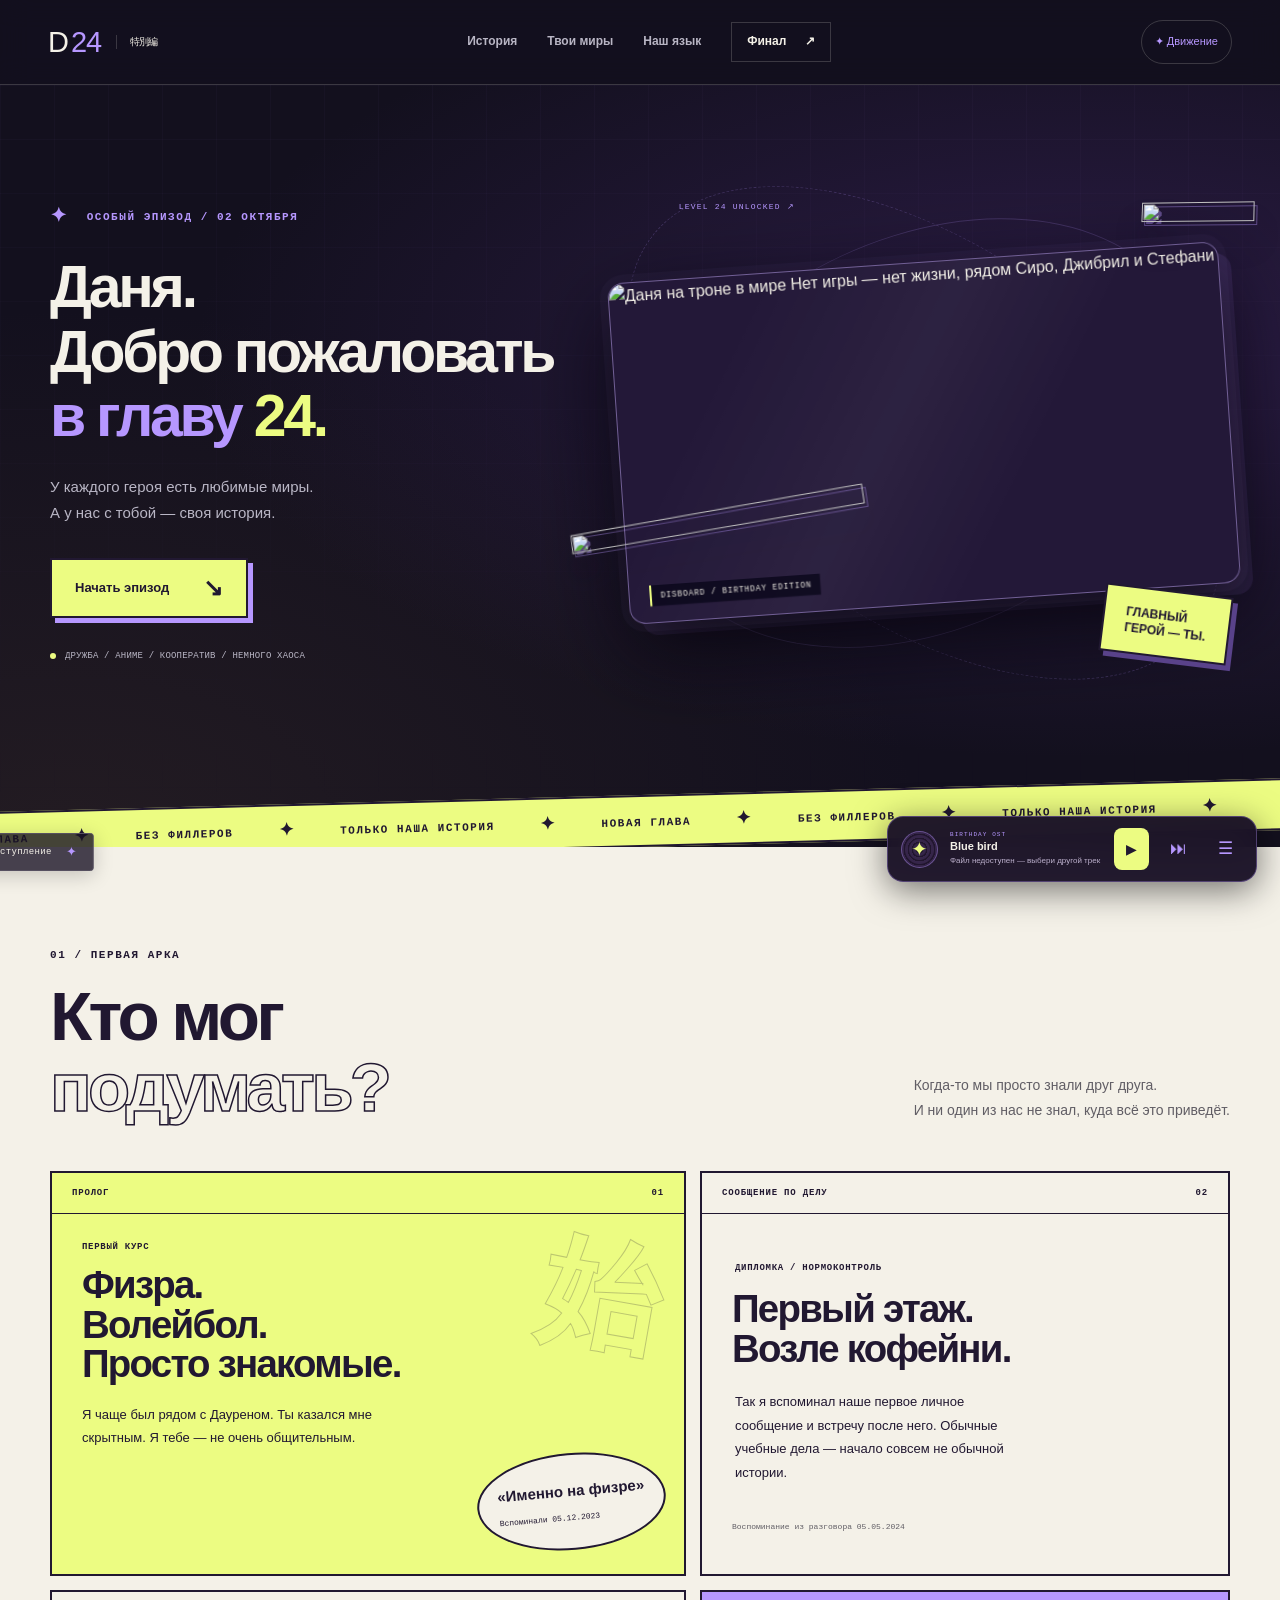
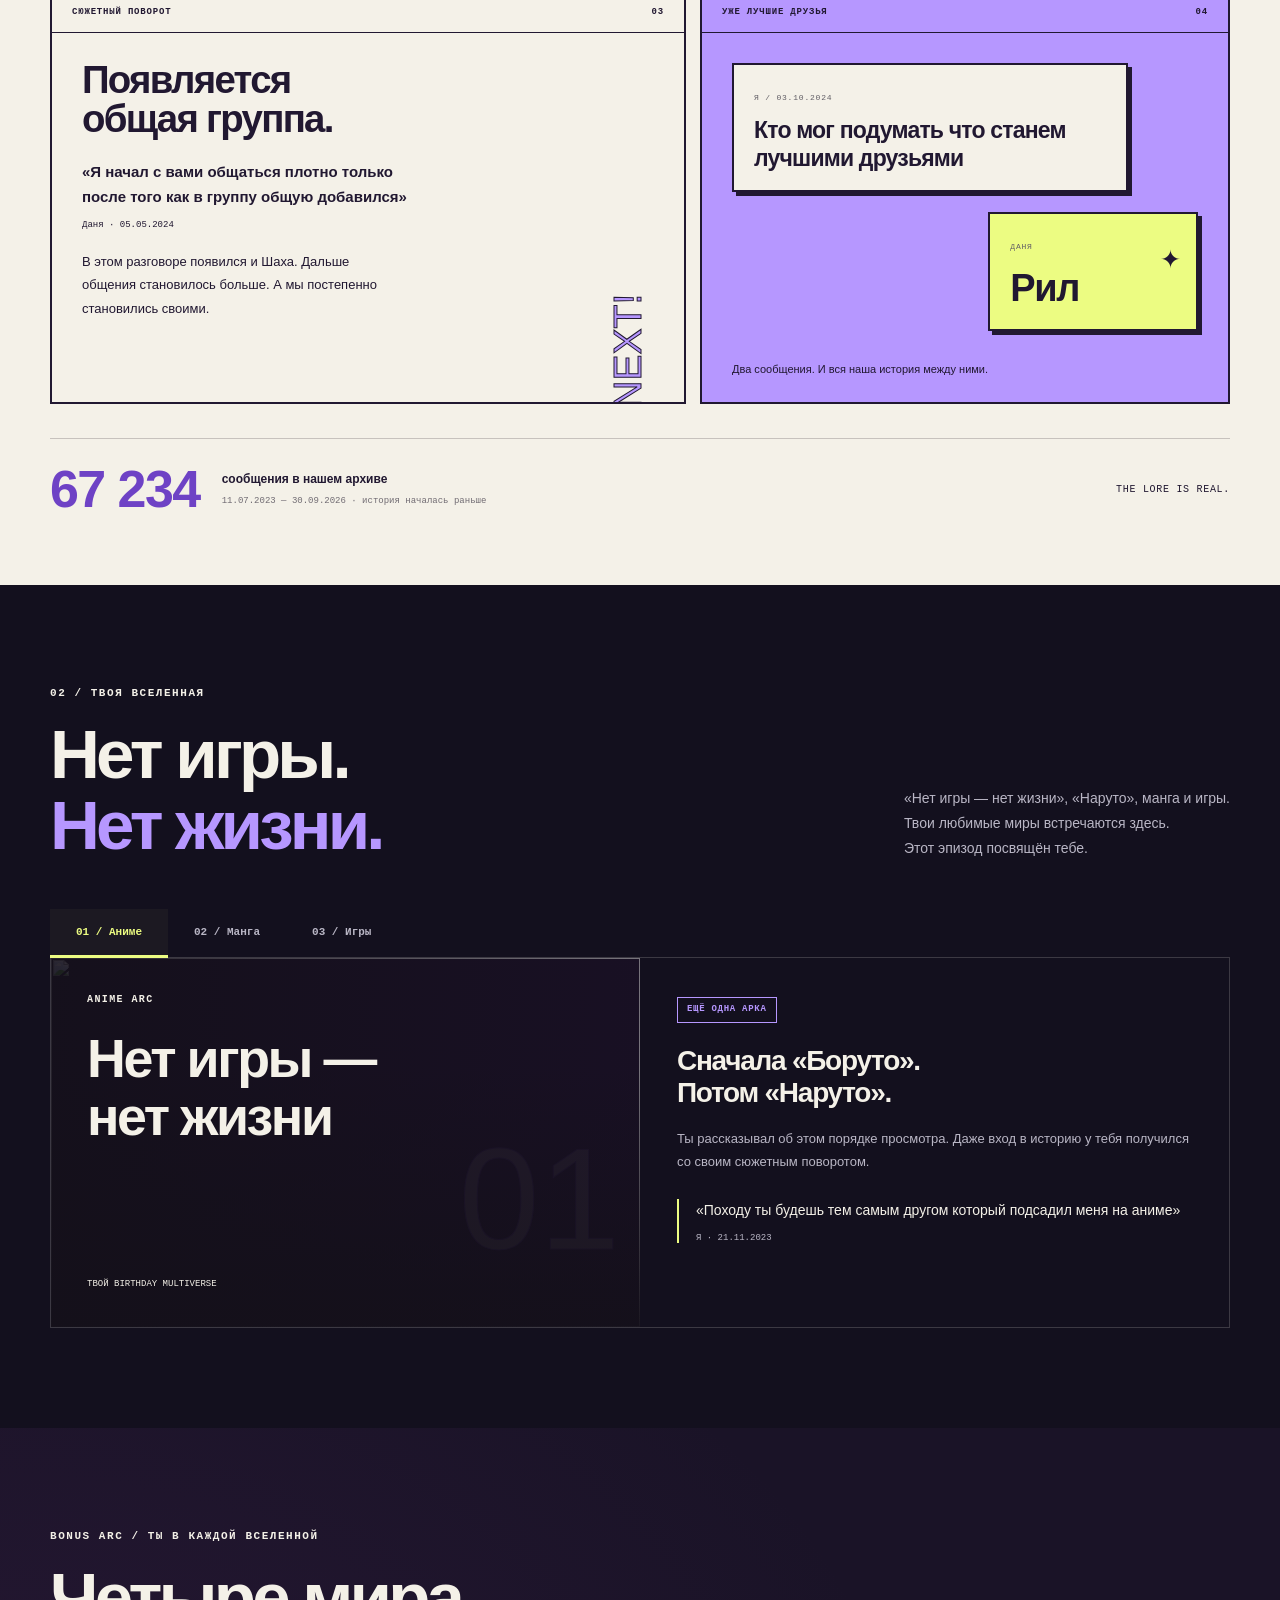
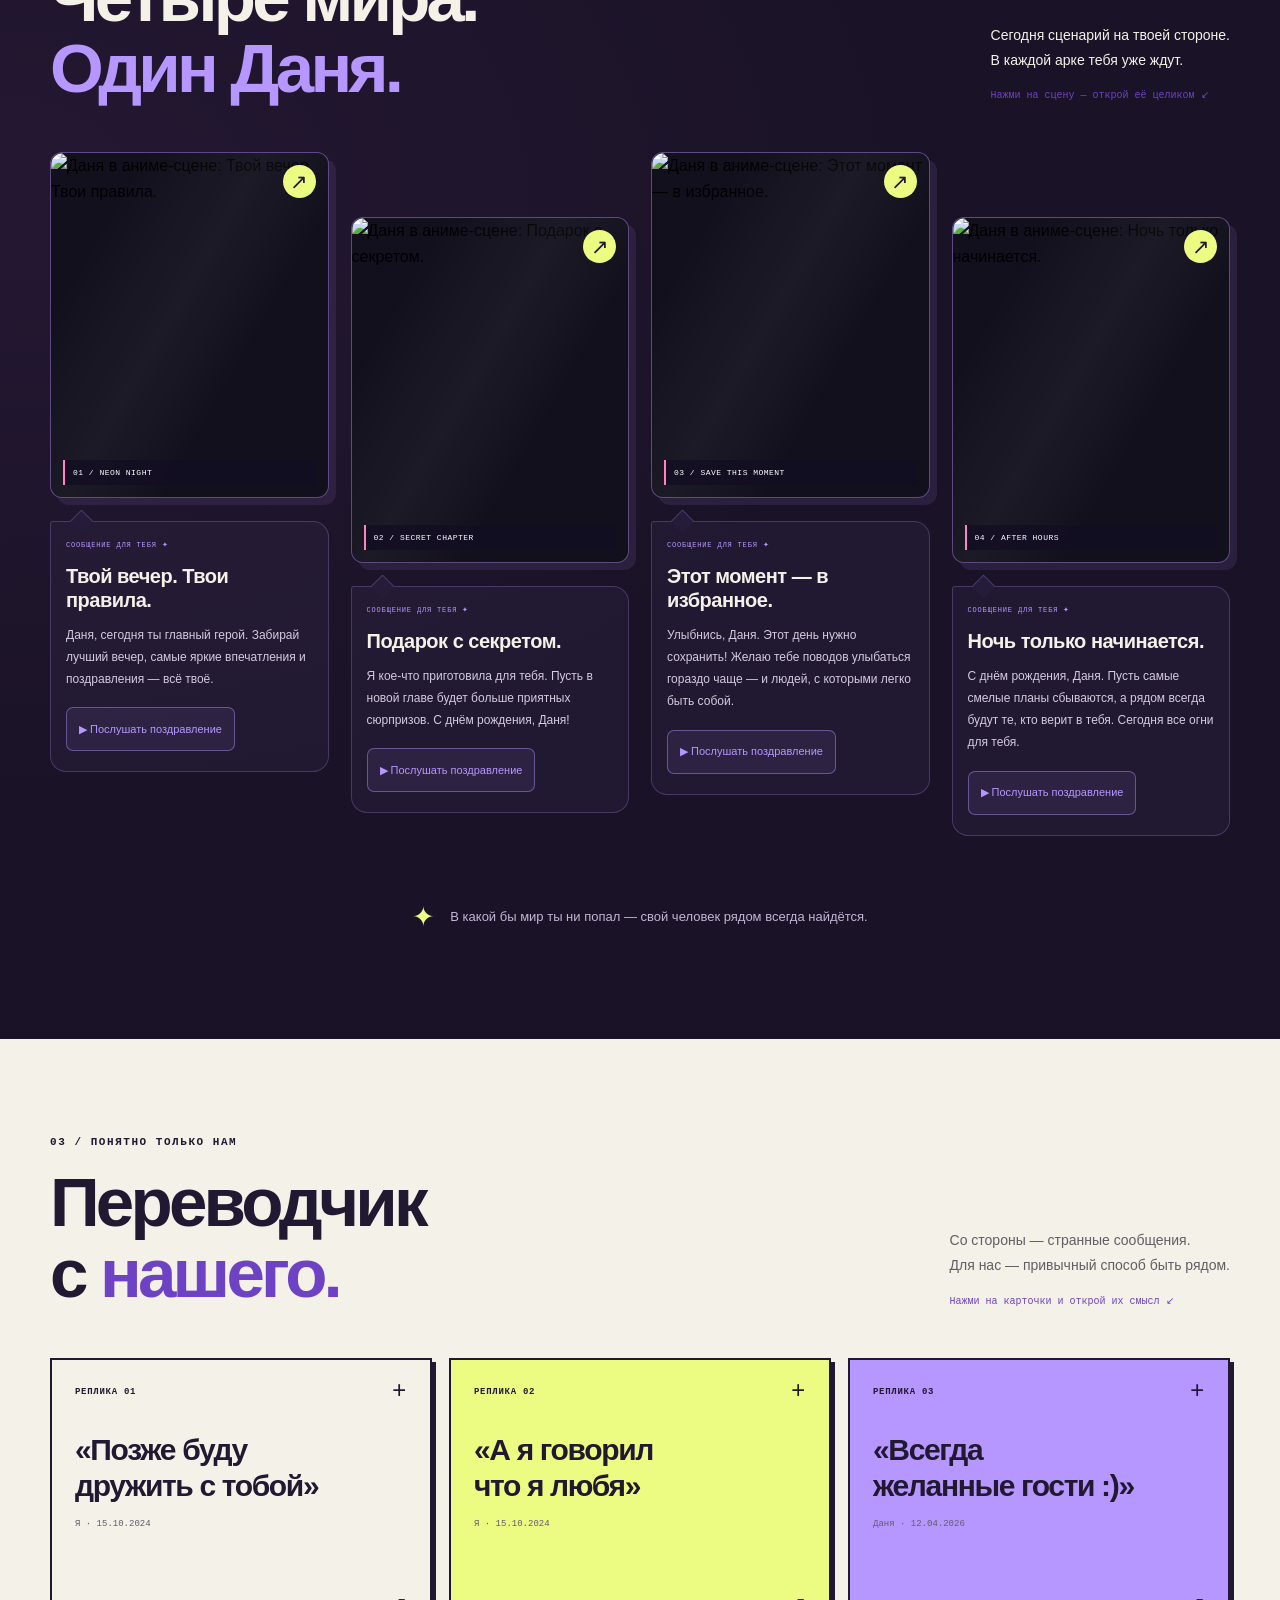
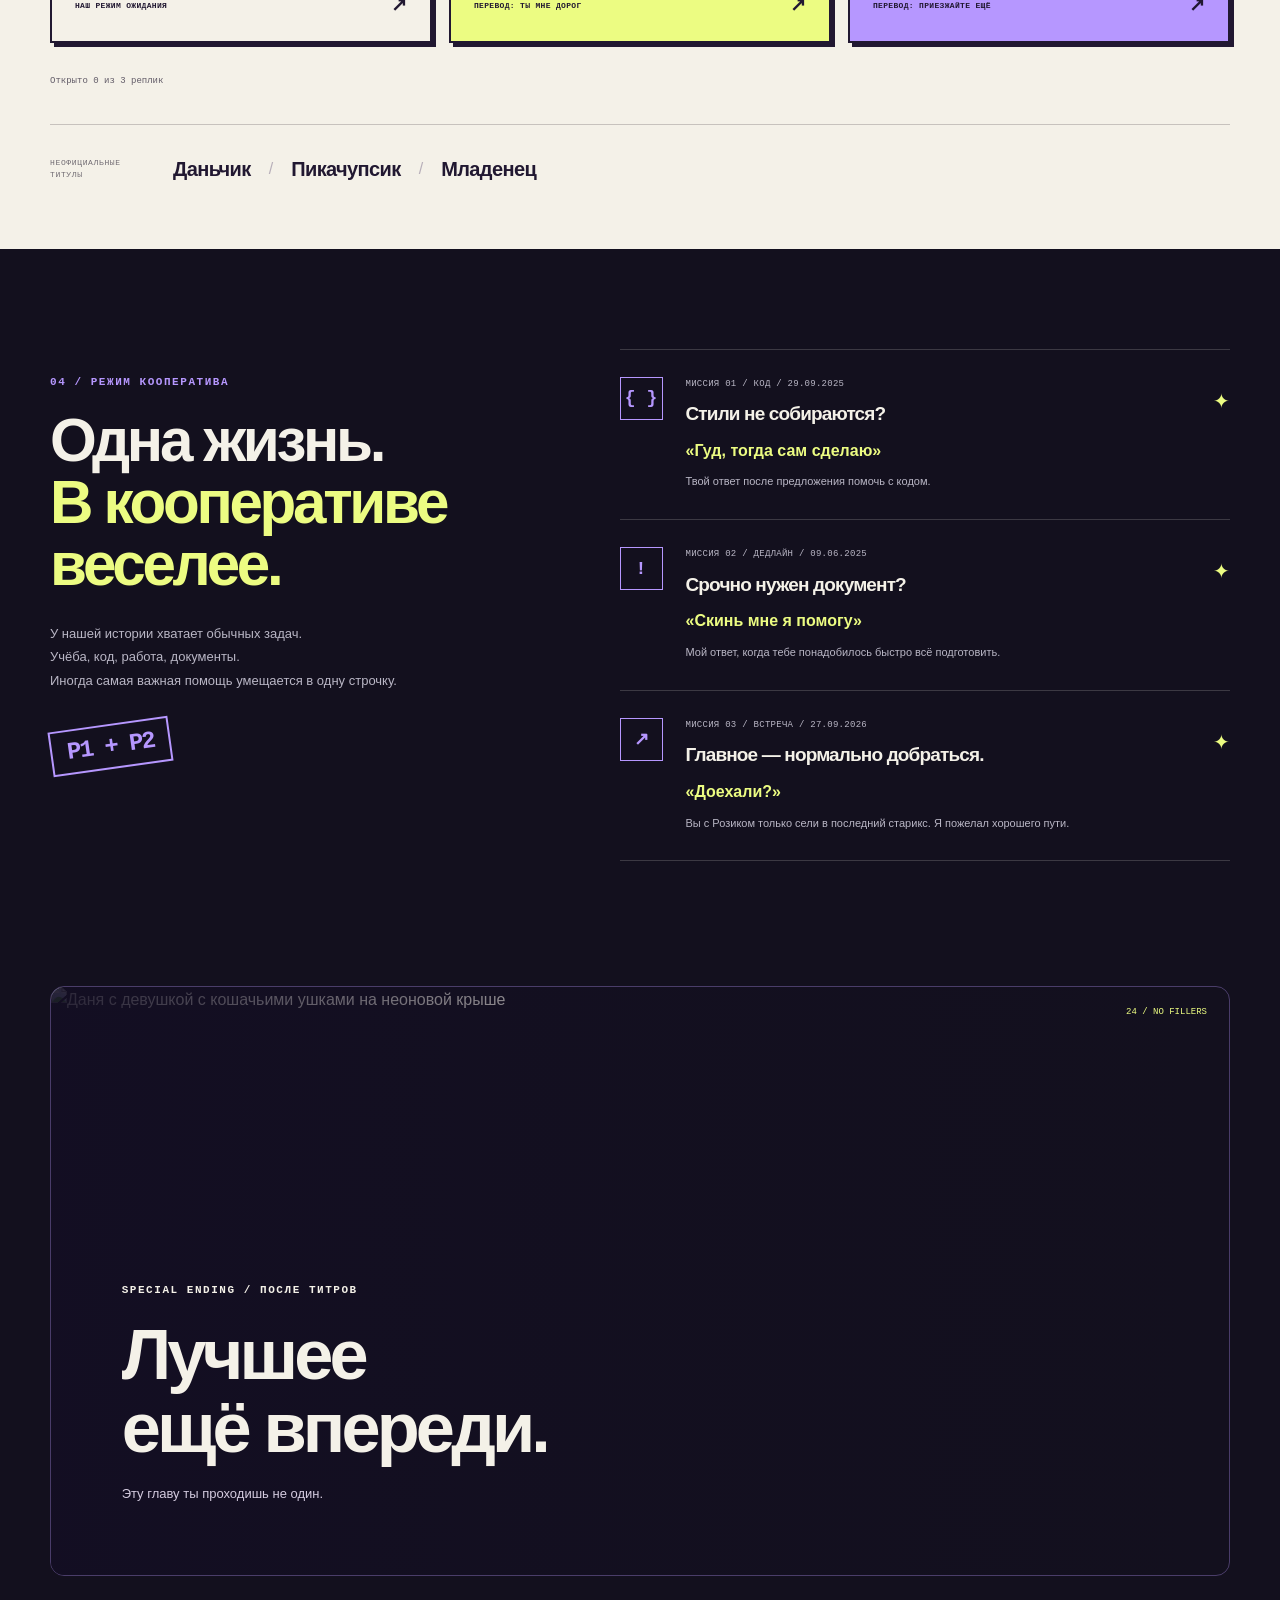
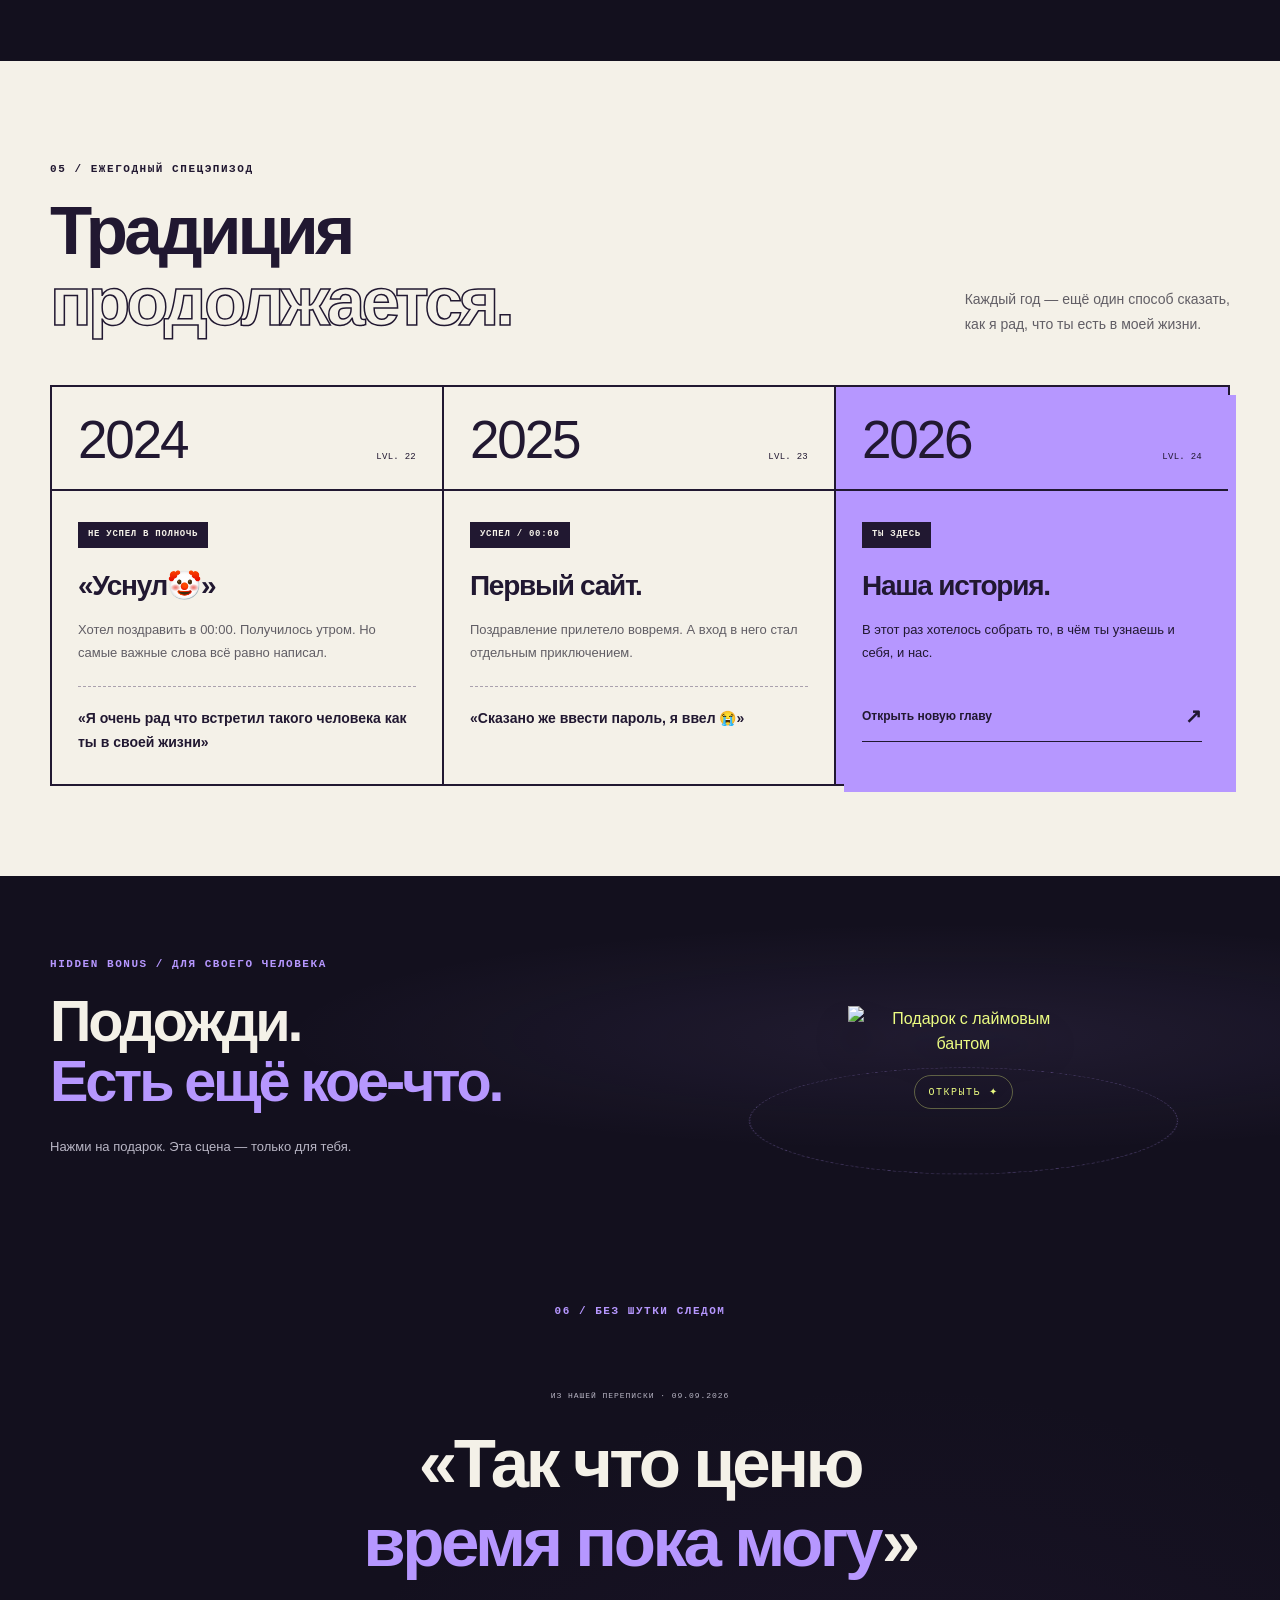
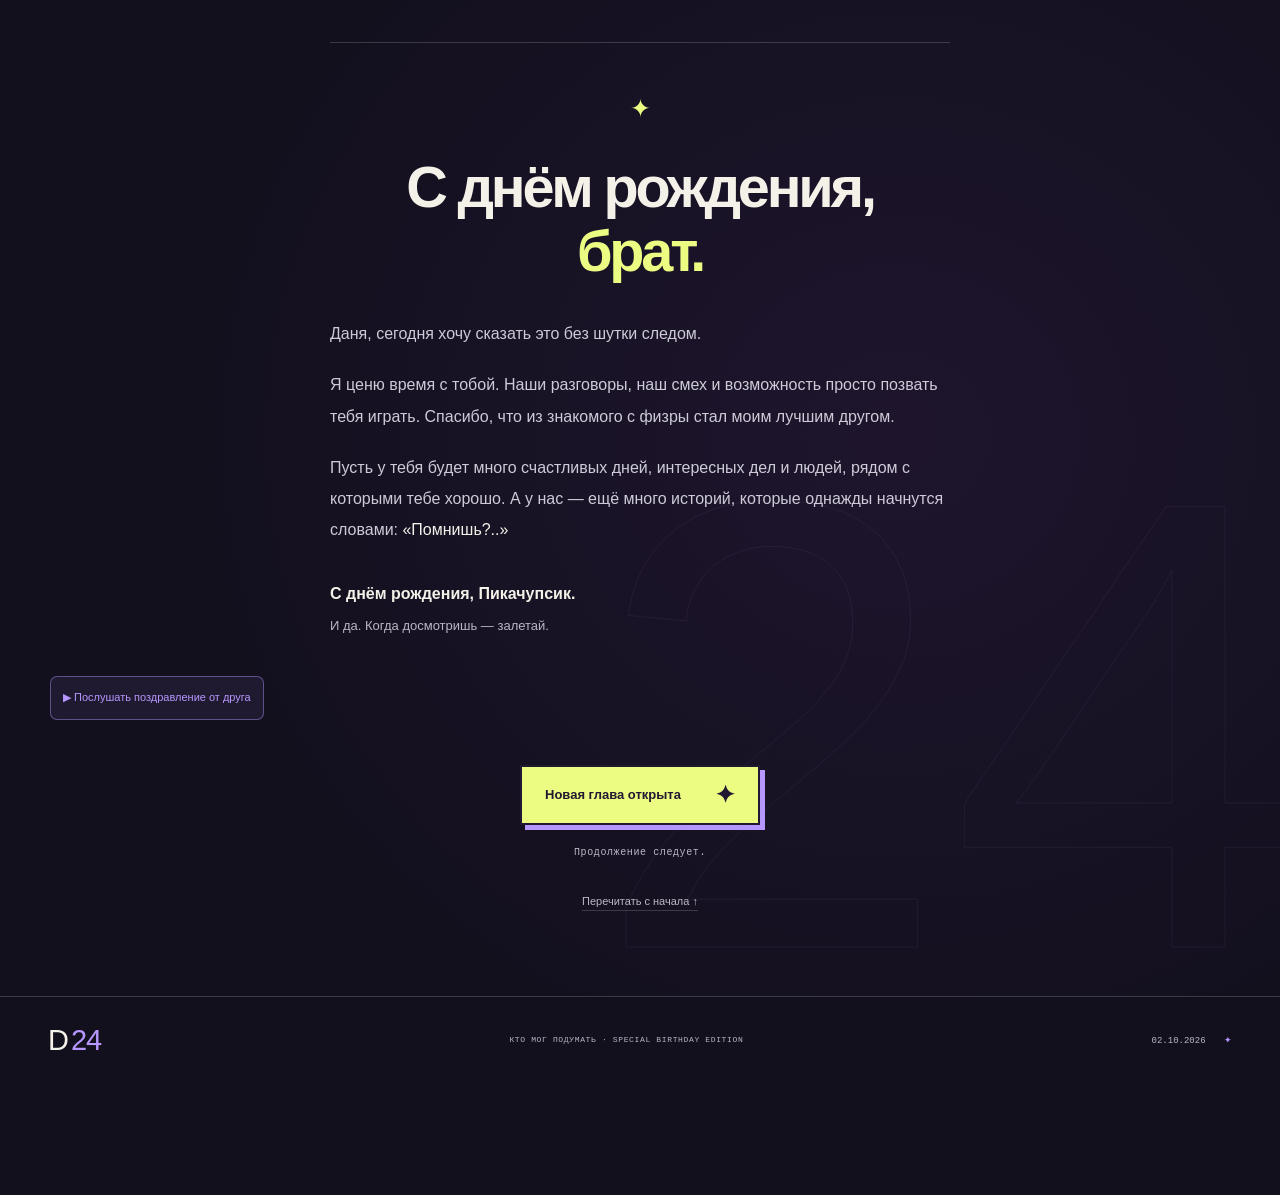
==== commit ad521531: "Add files via upload" ====
--- a/index.html
+++ b/index.html
@@ -1,630 +1,163 @@
-<!DOCTYPE html>
-<html lang="ru">
-<head>
-<meta charset="UTF-8">
-<meta name="viewport" content="width=device-width, initial-scale=1.0">
-<title>С Днём Рождения, Даньчик!</title>
-<style>
-@import url('https://fonts.googleapis.com/css2?family=Orbitron:wght@500&family=Rubik+Glitch&display=swap');
-@import url('https://fonts.googleapis.com/css2?family=Pacifico&display=swap');
-
-body {
-  margin: 0;
-  font-family: 'Orbitron', sans-serif;
-  background: radial-gradient(circle at top, #0f0f1c, #000);
-  color: #fff;
-  overflow-x: hidden;
-}
-
-/* Хедер */
-header {
-  display: flex;
-  align-items: center;
-  justify-content: space-between;
-  padding: 10px 20px;
-  background: rgba(0,0,0,0.6);
-  backdrop-filter: blur(8px);
-  position: fixed;
-  width: 100%;
-  top: 0;
-  z-index: 1000;
-}
-
-.logo {
-  display: flex;
-  align-items: center;
-  gap: 10px;
-  cursor: pointer;
-}
-
-.logo img {
-  width: 50px;
-  height: 50px;
-  border-radius: 50%;
-  border: 2px solid #0ff;
-  box-shadow: 0 0 10px #0ff;
-  transition: transform 0.3s ease, box-shadow 0.3s ease;
-  object-fit: cover;
-}
-
-.logo img:hover {
-  transform: scale(1.1);
-  box-shadow: 0 0 20px #0ff, 0 0 40px #0ff;
-}
-
-.logo span {
-  font-family: 'Rubik Glitch', cursive;
-  font-size: 1.4rem;
-  color: #0ff;
-  text-shadow: 0 0 8px #0ff;
-}
-
-/* Герой-блок */
-.hero {
-  min-height: 80vh;
-  display: flex;
-  flex-direction: column;
-  align-items: center;
-  justify-content: center;
-  text-align: center;
-  padding: 120px 20px 40px 20px;
-}
-
-.hero h1 {
-  font-size: clamp(2rem, 6vw, 70px);
-  color: #ff0080;
-  text-shadow: 0 0 20px #ff0080, 0 0 40px #ff0080;
-  margin: 0;
-  animation: pulse 2s infinite alternate;
-}
-
-.hero p {
-  font-size: 1.2rem;
-  max-width: 90%;
-  margin-top: 20px;
-  color: #ccc;
-}
-
-@keyframes pulse {
-  from { text-shadow: 0 0 10px #ff0080, 0 0 30px #ff0080; }
-  to { text-shadow: 0 0 25px #ff0080, 0 0 60px #ff0080; }
-}
-
-/* Поздравления Genshin */
-.genshin-wishes {
-  padding: 60px 20px;
-  text-align: center;
-}
-
-.genshin-wishes h2 {
-  font-size: 2rem;
-  margin-bottom: 40px;
-  color: #0ff;
-  text-shadow: 0 0 10px #0ff;
-}
-
-.wishes-grid {
-  display: grid;
-  grid-template-columns: repeat(auto-fit, minmax(220px, 1fr));
-  gap: 20px;
-}
-
-.wish-card {
-  background: rgba(255,255,255,0.05);
-  border: 2px solid #0ff;
-  border-radius: 12px;
-  padding: 15px;
-  box-shadow: 0 0 15px #0ff;
-  transition: transform 0.3s ease, box-shadow 0.3s ease;
-}
-
-.wish-card:hover {
-  transform: rotate(-2deg) scale(1.05);
-  box-shadow: 0 0 30px #ff0, 0 0 50px #0ff;
-}
-
-.wish-card img {
-  width: 100%;
-  height: auto;
-  margin-bottom: 10px;
-  filter: drop-shadow(0 0 10px #0ff) drop-shadow(0 0 20px #ff0080);
-  transition: transform 0.3s ease, filter 0.3s ease;
-}
-
-.wish-card img:hover {
-  transform: scale(1.05);
-  filter: drop-shadow(0 0 20px #ff0080) drop-shadow(0 0 40px #0ff);
-}
-
-/* Кошки */
-.cats {
-  text-align: center;
-  padding: 50px 20px;
-  background: linear-gradient(135deg, #0a0a0a, #111);
-}
-
-.cats h2 {
-  font-size: 1.8rem;
-  margin-bottom: 30px;
-  color: #0ff;
-  text-shadow: 0 0 8px #0ff, 0 0 16px #ff00ff;
-}
-
-.cats-gallery {
-  display: flex;
-  flex-wrap: wrap;
-  justify-content: center;
-  gap: 15px;
-}
-
-.cat-item {
-  position: relative;
-  width: 40%;
-  max-width: 220px;
-  border-radius: 12px;
-  overflow: hidden;
-  box-shadow: 0 0 15px rgba(0, 255, 255, 0.4);
-  transition: transform 0.3s ease, box-shadow 0.3s ease;
-  cursor: pointer;
-  background: rgba(255, 255, 255, 0.05);
-}
-
-.cat-item img {
-  width: 100%;
-  display: block;
-  border-radius: 12px;
-}
-
-.cat-item:hover {
-  transform: scale(1.05);
-  box-shadow: 0 0 25px #0ff, 0 0 40px #ff00ff;
-}
-
-/* Мини-галерея */
-.gallery {
-  padding: 60px 20px;
-  background: #111;
-  text-align: center;
-}
-
-.gallery h2 {
-  font-size: 2rem;
-  color: #0ff;
-  margin-bottom: 30px;
-  text-shadow: 0 0 8px #0ff;
-}
-
-.gallery-container {
-  display: flex;
-  gap: 10px;
-  overflow-x: auto;
-  scroll-behavior: smooth;
-  padding-bottom: 10px;
-}
-
-.gallery-container img {
-  flex: 0 0 auto;
-  height: 280px;
-  border-radius: 12px;
-  box-shadow: 0 0 10px #ff0080;
-  transition: transform 0.3s ease, box-shadow 0.3s ease;
-}
-
-.gallery-container img:hover {
-  transform: scale(1.05) rotate(2deg);
-  box-shadow: 0 0 20px #0ff, 0 0 40px #ff0080;
-}
-
-/* Секретный доступ */
-.secret-access {
-  text-align: center;
-  padding: 50px 20px;
-  background: linear-gradient(135deg, #0a0a0a, #111);
-  color: #fff;
-}
-
-.secret-access h2 {
-  color: #ff00ff;
-  text-shadow: 0 0 8px #ff00ff, 0 0 16px #0ff;
-}
-
-.secret-access button {
-  margin-top: 15px;
-  padding: 10px 20px;
-  font-size: 1rem;
-  color: #0ff;
-  background: transparent;
-  border: 2px solid #0ff;
-  border-radius: 8px;
-  cursor: pointer;
-  transition: all 0.3s ease;
-}
-
-.secret-access button:hover {
-  background: #0ff;
-  color: #000;
-  box-shadow: 0 0 15px #0ff;
-}
-
-#secret-form {
-  margin-top: 20px;
-}
-
-#secret-form.hidden { display: none; }
-
-#secret-input {
-  padding: 8px;
-  border: none;
-  border-radius: 6px;
-  outline: none;
-  text-align: center;
-  font-size: 1rem;
-  margin-right: 8px;
-}
-
-/* Футер */
-footer {
-  padding: 20px;
-  background: #000;
-  text-align: center;
-  font-size: 16px;
-  color: #888;
-}
-
-footer span {
-  color: #0ff;
-  text-shadow: 0 0 6px #0ff;
-}
-
-/* Адаптив */
-@media (max-width: 768px) {
-  .hero h1 { font-size: 6vw; }
-  .hero p { font-size: 1rem; }
-  .cat-item { width: 45%; }
-  .gallery-container img { height: 220px; }
-  .signature-svg {
-      height: 150px;
-    }
-    .signature-text {
-      font-size: 50px;
-    }
-}
-
-@media (max-width: 480px) {
-  header { flex-direction: column; gap: 5px; padding: 10px; }
-  .hero h1 { font-size: 8vw; }
-  .hero p { font-size: 0.9rem; }
-  .cats h2 { font-size: 1.5rem; }
-  .cat-item { width: 90%; }
-  .gallery-container img { height: 200px; }
-  .signature-svg {
-      height: 120px;
-    }
-    .signature-text {
-      font-size: 36px;
-    }
-}
-
-/* Анимация появления */
-    .hidden {
-      opacity: 0;
-      transform: translateY(50px);
-      transition: all 0.8s ease-out;
-    }
-    .show {
-      opacity: 1;
-      transform: translateY(0);
-    }
-
-#music-section {
-  text-align: center;
-  padding: 50px 20px;
-  background: linear-gradient(135deg, #0a0a0a, #111);
-  color: #0ff;
-}
-
-#music-section h2 {
-  font-size: 2em;
-  margin-bottom: 20px;
-  text-shadow: 0 0 15px #0ff;
-}
-
-.music-cards {
-  display: flex;
-  justify-content: center;
-  flex-wrap: wrap;
-  gap: 20px;
-}
-
-.music-card {
-  width: 100px;
-  height: 100px;
-  background: rgba(0, 255, 255, 0.1);
-  border: 2px solid #0ff;
-  border-radius: 20px;
-  font-size: 40px;
-  display: flex;
-  justify-content: center;
-  align-items: center;
-  cursor: pointer;
-  box-shadow: 0 0 20px #0ff;
-  transition: transform 0.3s ease, box-shadow 0.3s ease;
-}
-
-.music-card:hover {
-  transform: scale(1.1);
-  box-shadow: 0 0 30px #ff00ff;
-}
-
-#now-playing {
-  margin-top: 25px;
-  font-size: 1.2em;
-  color: #ff66cc;
-  text-shadow: 0 0 10px #ff00ff;
-}
-
-#signature-section {
-    padding: 80px 20px;
-    text-align: center;
-    background: radial-gradient(circle at center, #0a0a0f, #000);
-    color: #fff;
-  }
-
-  .section-title {
-    font-size: 2rem;
-    margin-bottom: 40px;
-    color: #0ff;
-    text-shadow: 0 0 10px #0ff, 0 0 20px #ff00ff;
-  }
-
-  .signature-container {
-    display: flex;
-    justify-content: center;
-    align-items: center;
-  }
-
-  .signature-svg {
-    width: 90%;
-    max-width: 800px;
-    height: 200px;
-  }
-
-  .signature-text {
-    font-family: 'Pacifico', cursive;
-    font-size: 80px;
-    fill: none;
-    stroke: #0ff;
-    stroke-width: 2;
-    stroke-dasharray: 1000;
-    stroke-dashoffset: 1000;
-    text-shadow: 0 0 20px #0ff;
-  }
-
-  .signature-text.animate {
-    animation: draw-signature 30s ease forwards;
-  }
-
-  @keyframes draw-signature {
-    to {
-      stroke-dashoffset: 0;
-    }
-  }
-</style>
-</head>
-<body>
-
-<header>
-  <div class="logo" id="logo">
-    <img src="img/photo1.jpg" alt="Даньчик" loading="lazy">
-    <span>Данька-встанька</span>
-  </div>
-</header>
-
-<section class="hero hidden">
-  <h1>С Днём Рождения, Даняяяяяяя!</h1>
-  <p>Тебе сегодня 23 🎉<br>Ты — мой лучший друг, анимешник, фанат Genshin и кошек 🐾<br>Пусть жизнь сияет неоном, как этот сайт!</p>
-</section>
-
-<section class="genshin-wishes hidden">
-  <h2>Поздравления от персонажей Genshin</h2>
-  <div class="wishes-grid">
-    <div class="wish-card">
-      <img src="img/gen1.png" alt="Furina" loading="lazy">
-      <h3>Furina</h3>
-      <p>«Ну чё, старик, тебе уже 23... пора думать о гробике, хаха!»</p>
-    </div>
-    <div class="wish-card">
-      <img src="img/gen2.png" alt="Raiden" loading="lazy">
-      <h3>Raiden</h3>
-      <p>«Опять день рождения? Сколько можно жрать тортики и стареть.»</p>
-    </div>
-    <div class="wish-card">
-      <img src="img/gen3.png" alt="Lumine" loading="lazy">
-      <h3>Lumine</h3>
-      <p>«Желаю тебе финансовой стабильности… хотя мы оба знаем, что все уйдёт на донат.»</p>
-    </div>
-    <div class="wish-card">
-      <img src="img/gen4.png" alt="Mavuika" loading="lazy">
-      <h3>Mavuika</h3>
-      <p>«Поздравляю! Желаю здоровья… чтобы ты мог дольше страдать в спиральной бездне.»</p>
-    </div>
-  </div>
-</section>
-
-<section id="music-section" class="hidden">
-  <h2>🎵 Музыкальный уголок 🎵</h2>
-  <div class="music-cards">
-    <div class="music-card" data-src="music/music1.mp3" data-title="Наш любимый Винкс ахаахахахах)">
-      🎶
-    </div>
-    <div class="music-card" data-src="music/music2.mp3" data-title="Genshin Impact game music">
-      🎶
-    </div>
-    <div class="music-card" data-src="music/music3.mp3" data-title="Прислушайся, про тебя поется">
-      🎶
-    </div>
-    <div class="music-card" data-src="music/music4.mp3" data-title="Нет игры нет жизни(нет пизды - нет жизни)">
-      🎶
-    </div>
-	<div class="music-card" data-src="music/music5.mp3" data-title="Ты родился чтобы всем показать...">
-      🎶
-    </div>
-  </div>
-  <p id="now-playing">Ничего не играет</p>
-</section>
-
-<section class="cats hidden">
-  <h2>😺 Кошачья галерея</h2>
-  <div class="cats-gallery"> <div class="cat-item"> <img src="img/cat1.jpg" alt="Кот мем 1" /> <audio class="purr-sound"> <source src="music/purr.mp3" type="audio/mpeg"> </audio> </div> <div class="cat-item"> <img src="img/cat2.jpg" alt="Кот мем 2" /> <audio class="purr-sound"> <source src="music/purr.mp3" type="audio/mpeg"> </audio> </div> <div class="cat-item"> <img src="img/cat3.jpg" alt="Кот мем 3" /> <audio class="purr-sound"> <source src="music/purr.mp3" type="audio/mpeg"> </audio> </div> <div class="cat-item"> <img src="img/cat4.jpg" alt="Кот мем 4" /> <audio class="purr-sound"> <source src="music/purr.mp3" type="audio/mpeg"> </audio> </div> <div class="cat-item"> <img src="img/cat5.jpg" alt="Кот мем 2" /> <audio class="purr-sound"> <source src="music/purr.mp3" type="audio/mpeg"> </audio> </div> <div class="cat-item"> <img src="img/cat6.jpg" alt="Кот мем 3" /> <audio class="purr-sound"> <source src="music/purr.mp3" type="audio/mpeg"> </audio> </div> <div class="cat-item"> <img src="img/cat7.jpg" alt="Кот мем 1" /> <audio class="purr-sound"> <source src="music/purr.mp3" type="audio/mpeg"> </audio> </div> <div class="cat-item"> <img src="img/cat8.jpg" alt="Кот мем 2" /> <audio class="purr-sound"> <source src="music/purr.mp3" type="audio/mpeg"> </audio> </div> <div class="cat-item"> <img src="img/cat9.jpg" alt="Кот мем 3" /> <audio class="purr-sound"> <source src="music/purr.mp3" type="audio/mpeg"> </audio> </div> <div class="cat-item"> <img src="img/cat10.jpg" alt="Кот мем 3" /> <audio class="purr-sound"> <source src="music/purr.mp3" type="audio/mpeg"> </audio> </div> <div class="cat-item"> <img src="img/cat12.jpg" alt="Кот мем 1" /> <audio class="purr-sound"> <source src="music/purr.mp3" type="audio/mpeg"> </audio> </div> <div class="cat-item"> <img src="img/cat13.jpg" alt="Кот мем 2" /> <audio class="purr-sound"> <source src="music/purr.mp3" type="audio/mpeg"> </audio> </div> <div class="cat-item"> <img src="img/cat14.jpg" alt="Кот мем 3" /> <audio class="purr-sound"> <source src="music/purr.mp3" type="audio/mpeg"> </audio> </div> <div class="cat-item"> <img src="img/cat15.jpg" alt="Кот мем 3" /> <audio class="purr-sound"> <source src="music/purr.mp3" type="audio/mpeg"> </audio> </div> </div>
-</section>
-
-<section id="signature-section" class="hidden">
-  <div class="signature-container">
-    <svg viewBox="0 0 800 200" class="signature-svg">
-      <text x="50%" y="50%" text-anchor="middle" class="signature-text">
-        Davron Issakov
-      </text>
-    </svg>
-  </div>
-</section>
-
-<section class="gallery hidden">
-  <h2>Твоя мини-галерея</h2>
-  <div class="gallery-container"> <img src="img/photo1.jpg" alt="Даньчик"> <img src="img/photo2.jpg" alt="Даньчик снова"> <img src="img/photo3.jpg" alt="Даньчик"> <img src="img/photo4.jpg" alt="Даньчик снова"> <img src="img/photo5.jpg" alt="Даньчик"> <img src="img/photo6.jpg" alt="Даньчик снова"> <img src="img/photo7.jpg" alt="Даньчик"> <img src="img/photo8.jpg" alt="Даньчик снова"> <img src="img/photo9.jpg" alt="Даньчик"> <img src="img/photo10.jpg" alt="Даньчик снова"> <img src="img/photo11.jpg" alt="Даньчик"> <img src="img/photo12.jpg" alt="Даньчик снова"> <img src="img/photo13.jpg" alt="Даньчик"> <img src="img/photo14.jpg" alt="Даньчик снова"> <img src="img/photo15.jpg" alt="Даньчик"> <img src="img/photo16.jpg" alt="Даньчик снова"> <img src="img/photo17.jpg" alt="Даньчик"> <img src="img/photo18.jpg" alt="Даньчик снова"> <img src="img/photo19.jpg" alt="Даньчик"> <img src="img/photo20.jpg" alt="Даньчик снова"> <img src="img/photo21.jpg" alt="Даньчик снова"> <img src="img/photo22.jpg" alt="Даньчик"> <img src="img/photo23.jpg" alt="Даньчик снова"> <img src="img/photo24.jpg" alt="Даньчик"> <img src="img/photo25.jpg" alt="Даньчик снова"> </div>
-</section>
-
-<section class="secret-access hidden">
-  <h2>Секретный раздел 🎁</h2>
-  <p>Хочешь увидеть чудо? 😉</p>
-  <button id="show-secret-btn">Покажи чудо</button>
-  <div id="secret-form" class="hidden">
-    <input type="text" id="secret-input" placeholder="Введи пароль..." />
-    <button id="check-secret">Войти</button>
-    <p id="secret-message"></p>
-  </div>
-</section>
-
-<footer class="hidden">
-  Сделано с ❤️ специально для <span>Даньчика</span>
-</footer>
-
-<script>
-// Авто-прокрутка галереи
-const gallery = document.querySelector('.gallery-container');
-setInterval(() => {
-  if (gallery.scrollLeft + gallery.clientWidth >= gallery.scrollWidth) {
-    gallery.scrollTo({ left: 0, behavior: 'smooth' });
-  } else {
-    gallery.scrollBy({ left: 300, behavior: 'smooth' });
-  }
-}, 3000);
-
-// Коты — звук мурчания
-const catItems = document.querySelectorAll('.cat-item');
-let audio = new Audio('music/purr.mp3');
-let playing = false;
-
-catItems.forEach(item => {
-  item.addEventListener('click', () => {
-    if (playing) {
-      audio.pause();
-      audio.currentTime = 0;
-      playing = false;
-    } else {
-      audio.play();
-      playing = true;
-    }
-  });
-});
-
-// Хэширование пароля
-async function sha256(str) {
-  const buf = await crypto.subtle.digest('SHA-256', new TextEncoder().encode(str));
-  return Array.from(new Uint8Array(buf)).map(b => b.toString(16).padStart(2, '0')).join('');
-}
-
-const PASSWORD_HASH = '3dd0cc283ba57c9c59b7ac113115ac60b25d533604fb06fe336162d2e23d7db3'; 
-
-document.getElementById('show-secret-btn').addEventListener('click', () => {
-  document.getElementById('secret-form').classList.toggle('hidden');
-});
-
-document.getElementById('check-secret').addEventListener('click', async () => {
-  const input = document.getElementById('secret-input').value.trim();
-  const msg = document.getElementById('secret-message');
-  const inputHash = await sha256(input);
-
-  if (inputHash === PASSWORD_HASH) {
-    window.location.href = "secret/secret.html"; // переход на секретную страницу
-  } else {
-    msg.textContent = "❌ Не угадал! Попробуй ещё 😉";
-    msg.style.color = "#ff4444";
-  }
-});
-
-let currentAudio = null;
-let currentSrc = null;
-
-document.querySelectorAll('.music-card').forEach(card => {
-  card.addEventListener('click', () => {
-    const src = card.dataset.src;
-    const title = card.dataset.title;
-
-    // Если уже играет этот же трек → выключаем
-    if (currentAudio && currentSrc === src && !currentAudio.paused) {
-      currentAudio.pause();
-      currentAudio.currentTime = 0;
-      currentAudio = null;
-      currentSrc = null;
-      document.getElementById('now-playing').textContent = "Ничего не играет";
-      return;
-    }
-
-    // Останавливаем предыдущий трек (если другой)
-    if (currentAudio) {
-      currentAudio.pause();
-      currentAudio.currentTime = 0;
-    }
-
-    // Создаём новый плеер и запускаем
-    currentAudio = new Audio(src);
-    currentSrc = src;
-    currentAudio.play();
-
-    document.getElementById('now-playing').textContent = "Играет: " + title;
-  });
-});
-
-// ==== Анимация появления при скролле ====
-  const observer = new IntersectionObserver(entries => {
-    entries.forEach(entry => {
-      if (entry.isIntersecting) {
-        entry.target.classList.add("show");
-        observer.unobserve(entry.target);
-      }
-    });
-  }, { threshold: 0.2 });
-
-  document.querySelectorAll(".hidden").forEach(el => observer.observe(el));
-  
-  document.addEventListener("DOMContentLoaded", () => {
-    const signature = document.querySelector(".signature-text");
-
-    const observer = new IntersectionObserver(entries => {
-      entries.forEach(entry => {
-        if (entry.isIntersecting) {
-          signature.classList.add("animate");
-          observer.unobserve(signature);
-        }
-      });
-    }, { threshold: 0.6 });
-
-    observer.observe(signature);
-  });
-</script>
-</body>
-</html>
-
-
-
-
+<!doctype html>
+<html lang="ru">
+<head>
+  <meta charset="utf-8">
+  <meta name="viewport" content="width=device-width, initial-scale=1">
+  <meta name="theme-color" content="#181721">
+  <meta name="description" content="Даня, с днём рождения. Твоя история, наша дружба и новая глава.">
+  <title>Даня · Глава 24 · Birthday multiverse</title>
+  <link rel="icon" href="data:,">
+  <link rel="stylesheet" href="style.css">
+  <script src="config.js" defer></script>
+  <script src="app.js" defer></script>
+</head>
+<body>
+  <a class="skip-link" href="#main">К содержимому</a>
+  <div class="reading-progress" aria-hidden="true"><span id="progress"></span></div>
+  <header class="site-header">
+    <a class="wordmark" href="#opening" aria-label="Даня, начало истории">D<span>24</span><i>特別編</i></a>
+    <nav aria-label="Главы истории">
+      <a href="#story">История</a><a href="#worlds">Твои миры</a><a href="#dictionary">Наш язык</a><a href="#finale" class="nav-final">Финал <span aria-hidden="true">↗</span></a>
+    </nav>
+    <button class="motion-toggle" id="motion-toggle" type="button" aria-pressed="true" aria-label="Выключить декоративное движение">✦ <span>Движение</span></button>
+  </header>
+
+  <main id="main">
+    <section id="opening" class="hero chapter" aria-labelledby="hero-title" data-label="Вступление">
+      <div class="hero-grid section-width">
+        <div class="hero-copy">
+          <p class="eyebrow"><span class="tiny-star" aria-hidden="true">✦</span> ОСОБЫЙ ЭПИЗОД / 02 ОКТЯБРЯ</p>
+          <h1 id="hero-title">Даня.<br>Добро пожаловать<br><span>в главу <em>24.</em></span></h1>
+          <p class="hero-description">У каждого героя есть любимые миры.<br>А у нас с тобой — своя история.</p>
+          <a class="button button-yellow" href="#story">Начать эпизод <span aria-hidden="true">↘</span></a>
+          <div class="hero-footnote"><span class="signal-dot" aria-hidden="true"></span> ДРУЖБА / АНИМЕ / КООПЕРАТИВ / НЕМНОГО ХАОСА</div>
+        </div>
+        <div class="hero-universe" aria-label="Даня и персонажи Нет игры — нет жизни">
+          <div class="orbit orbit-one" aria-hidden="true"></div><div class="orbit orbit-two" aria-hidden="true"></div>
+          <div class="hero-art tilt-card" data-tilt>
+            <img src="assets/posternogame.webp" width="1376" height="768" alt="Даня на троне в мире Нет игры — нет жизни, рядом Сиро, Джибрил и Стефани" fetchpriority="high">
+            <span class="art-glint" aria-hidden="true"></span><span class="frame-caption">DISBOARD / BIRTHDAY EDITION</span>
+          </div>
+          <div class="float-object hero-number" data-parallax="0.10" aria-hidden="true"><div class="depth-object"><img src="assets/24.webp" alt="" width="700" height="400"></div></div>
+          <div class="float-object hero-star" data-parallax="-0.06" aria-hidden="true"><div class="depth-object"><img src="assets/star.webp" alt="" width="440" height="440"></div></div>
+          <span class="hero-sticker">ГЛАВНЫЙ<br>ГЕРОЙ — ТЫ.</span><span class="scene-coordinate" aria-hidden="true">LEVEL 24 UNLOCKED ↗</span>
+        </div>
+      </div>
+      <div class="hero-marquee" aria-hidden="true"><div>НОВАЯ ГЛАВА <span>✦</span> БЕЗ ФИЛЛЕРОВ <span>✦</span> ТОЛЬКО НАША ИСТОРИЯ <span>✦</span> НОВАЯ ГЛАВА <span>✦</span> БЕЗ ФИЛЛЕРОВ <span>✦</span> ТОЛЬКО НАША ИСТОРИЯ <span>✦</span></div></div>
+    </section>
+
+    <section id="story" class="story-section chapter light-section" aria-labelledby="story-title" data-label="Знакомство">
+      <div class="section-width">
+        <div class="story-kunai float-object" data-parallax="0.08" aria-hidden="true"><div class="depth-object"><img src="assets/kunai.webp" alt="" loading="lazy"></div></div>
+        <div class="section-heading"><div><p class="eyebrow">01 / ПЕРВАЯ АРКА</p><h2 id="story-title">Кто мог<br><span class="outlined">подумать?</span></h2></div><p class="section-intro">Когда-то мы просто знали друг друга.<br>И ни один из нас не знал, куда всё это приведёт.</p></div>
+        <div class="manga-grid">
+          <article class="manga-panel panel-first"><div class="panel-top"><span>ПРОЛОГ</span><span>01</span></div><div class="panel-symbol" aria-hidden="true">始</div><div class="panel-content"><p class="panel-kicker">ПЕРВЫЙ КУРС</p><h3>Физра.<br>Волейбол.<br>Просто знакомые.</h3><p>Я чаще был рядом с Дауреном. Ты казался мне скрытным. Я тебе — не очень общительным.</p></div><blockquote class="small-bubble">«Именно на физре»<cite>Вспоминали 05.12.2023</cite></blockquote></article>
+          <article class="manga-panel panel-second"><div class="panel-top"><span>СООБЩЕНИЕ ПО ДЕЛУ</span><span>02</span></div><div class="panel-content"><p class="panel-kicker">ДИПЛОМКА / НОРМОКОНТРОЛЬ</p><h3>Первый этаж.<br>Возле кофейни.</h3><p>Так я вспоминал наше первое личное сообщение и встречу после него. Обычные учебные дела — начало совсем не обычной истории.</p></div><span class="panel-note">Воспоминание из разговора 05.05.2024</span></article>
+          <article class="manga-panel panel-third"><div class="panel-top"><span>СЮЖЕТНЫЙ ПОВОРОТ</span><span>03</span></div><div class="panel-content"><h3>Появляется<br>общая группа.</h3><blockquote>«Я начал с вами общаться плотно только после того как в группу общую добавился»<cite>Даня · 05.05.2024</cite></blockquote><p>В этом разговоре появился и Шаха. Дальше общения становилось больше. А мы постепенно становились своими.</p></div><span class="impact-word" aria-hidden="true">NEXT!</span></article>
+          <article class="manga-panel panel-fourth"><div class="panel-top"><span>УЖЕ ЛУЧШИЕ ДРУЗЬЯ</span><span>04</span></div><div class="chat-pair"><div class="chat-bubble"><span>Я / 03.10.2024</span><p>Кто мог подумать что станем лучшими друзьями</p></div><div class="chat-bubble reply"><span>ДАНЯ</span><p>Рил</p><span class="reply-star" aria-hidden="true">✦</span></div></div><p class="panel-bottom">Два сообщения. И вся наша история между ними.</p></article>
+        </div>
+        <div class="archive-stat"><strong>67 234</strong><div><span>сообщения в нашем архиве</span><small>11.07.2023 — 30.09.2026 · история началась раньше</small></div><span class="stat-side" aria-hidden="true">THE LORE IS REAL.</span></div>
+      </div>
+    </section>
+
+    <section id="worlds" class="worlds-section chapter" aria-labelledby="worlds-title" data-label="Твои миры">
+      <div class="section-width">
+        <div class="section-heading"><div><p class="eyebrow">02 / ТВОЯ ВСЕЛЕННАЯ</p><h2 id="worlds-title">Нет игры.<br><span class="purple-text">Нет жизни.</span></h2></div><p class="section-intro">«Нет игры — нет жизни», «Наруто», манга и игры.<br>Твои любимые миры встречаются здесь.<br>Этот эпизод посвящён тебе.</p></div>
+        <div class="world-tabs" role="tablist" aria-label="Интересы Дани">
+          <button id="tab-anime" type="button" role="tab" aria-selected="true" aria-controls="panel-anime" tabindex="0" data-world="anime">01 / Аниме</button>
+          <button id="tab-manga" type="button" role="tab" aria-selected="false" aria-controls="panel-manga" tabindex="-1" data-world="manga">02 / Манга</button>
+          <button id="tab-games" type="button" role="tab" aria-selected="false" aria-controls="panel-games" tabindex="-1" data-world="games">03 / Игры</button>
+        </div>
+        <div id="panel-anime" class="world-panel" role="tabpanel" aria-labelledby="tab-anime" tabindex="0">
+          <div class="world-banner world-anime-art"><img class="world-background" src="assets/posternogame.webp" width="1376" height="768" alt="" loading="lazy"><p class="world-type">ANIME ARC</p><h3>Нет игры —<br>нет жизни</h3><span class="world-number" aria-hidden="true">01</span><p class="world-tag">ТВОЙ BIRTHDAY MULTIVERSE</p></div>
+          <div class="world-details"><span class="chip">ЕЩЁ ОДНА АРКА</span><h3>Сначала «Боруто».<br>Потом «Наруто».</h3><p>Ты рассказывал об этом порядке просмотра. Даже вход в историю у тебя получился со своим сюжетным поворотом.</p><blockquote>«Походу ты будешь тем самым другом который подсадил меня на аниме»<cite>Я · 21.11.2023</cite></blockquote></div>
+        </div>
+        <div id="panel-manga" class="world-panel" role="tabpanel" aria-labelledby="tab-manga" tabindex="0" hidden>
+          <div class="world-banner banner-manga"><div class="world-object depth-object" aria-hidden="true"><img src="assets/manga.webp" alt="" loading="lazy"></div><p class="world-type">MANGA ARC</p><h3>Ещё одну<br>главу.</h3><span class="world-number" aria-hidden="true">02</span><p class="world-tag">И ещё одну. И, наверное, последнюю.</p></div>
+          <div class="world-details"><span class="chip">НАШИ РЕКОМЕНДАЦИИ</span><h3>Манга.<br>Манхва. Мангист.</h3><p>Обсуждали, что читать, и успевали придумать собственную терминологию. В последний день этого архива — очередная новая версия.</p><blockquote>«Одобрено третьим мангистом»<cite>Я · 30.09.2026</cite></blockquote><blockquote class="compact-quote">«А чё не мангуст»<cite>Даня · 30.09.2026</cite></blockquote></div>
+        </div>
+        <div id="panel-games" class="world-panel" role="tabpanel" aria-labelledby="tab-games" tabindex="0" hidden>
+          <div class="world-banner banner-games"><div class="world-object depth-object" aria-hidden="true"><img src="assets/gamepad.webp" alt="" loading="lazy"></div><p class="world-type">CO-OP ARC</p><h3>Залетай.<br>Я помогу.</h3><span class="world-number" aria-hidden="true">03</span><p class="world-tag">КС / Геншин / общие вечера</p></div>
+          <div class="world-details"><span class="chip">PLAYER TWO CONNECTED</span><h3>Иногда лучший план —<br>поиграть вместе.</h3><p>После поздравления в 2025-м ты уже звал меня в «Геншин». Можно было выбрать босса — или просто остаться вместе в игре.</p><blockquote>«Я тебе любых боссов ваншотну»<cite>Даня · 02.10.2025</cite></blockquote><p class="quiet-note">Тот самый человек, которому можно написать: «Кс ехало».</p></div>
+        </div>
+      </div>
+    </section>
+
+    <section id="multiverse" class="multiverse-section chapter" data-label="Мультивселенная" aria-labelledby="multiverse-title">
+      <div class="section-width">
+        <div class="section-heading"><div><p class="eyebrow">BONUS ARC / ТЫ В КАЖДОЙ ВСЕЛЕННОЙ</p><h2 id="multiverse-title">Четыре мира.<br><span class="purple-text">Один Даня.</span></h2></div><p class="section-intro">Сегодня сценарий на твоей стороне.<br>В каждой арке тебя уже ждут.<br><span class="interaction-hint">Нажми на сцену — открой её целиком ↙</span></p></div>
+        <div class="scene-grid">
+          <article class="scene-card" data-scene="neon"><button class="scene-image tilt-card" data-tilt data-full="assets/blackwhitegirl.webp" data-caption="Твой вечер. Твои правила." type="button" aria-label="Открыть сцену: Твой вечер. Твои правила."><img src="assets/blackwhitegirl.webp" width="928" height="1152" alt="Даня в аниме-сцене: Твой вечер. Твои правила." loading="lazy" decoding="async"><span class="scene-open" aria-hidden="true">↗</span><span class="scene-index">01 / NEON NIGHT</span><span class="art-glint" aria-hidden="true"></span></button><div class="scene-dialogue"><span class="dialogue-label">СООБЩЕНИЕ ДЛЯ ТЕБЯ ✦</span><h3>Твой вечер. Твои правила.</h3><p>Даня, сегодня ты главный герой. Забирай лучший вечер, самые яркие впечатления и поздравления — всё твоё.</p><button type="button" class="voice-button" data-voice="neon" hidden>▶ Послушать поздравление</button></div></article>
+          <article class="scene-card" data-scene="gothic"><button class="scene-image tilt-card" data-tilt data-full="assets/gothic.webp" data-caption="Подарок с секретом." type="button" aria-label="Открыть сцену: Подарок с секретом."><img src="assets/gothic.webp" width="928" height="1152" alt="Даня в аниме-сцене: Подарок с секретом." loading="lazy" decoding="async"><span class="scene-open" aria-hidden="true">↗</span><span class="scene-index">02 / SECRET CHAPTER</span><span class="art-glint" aria-hidden="true"></span></button><div class="scene-dialogue"><span class="dialogue-label">СООБЩЕНИЕ ДЛЯ ТЕБЯ ✦</span><h3>Подарок с секретом.</h3><p>Я кое-что приготовила для тебя. Пусть в новой главе будет больше приятных сюрпризов. С днём рождения, Даня!</p><button type="button" class="voice-button" data-voice="gothic" hidden>▶ Послушать поздравление</button></div></article>
+          <article class="scene-card" data-scene="mirror"><button class="scene-image tilt-card" data-tilt data-full="assets/shorthair.webp" data-caption="Этот момент — в избранное." type="button" aria-label="Открыть сцену: Этот момент — в избранное."><img src="assets/shorthair.webp" width="928" height="1152" alt="Даня в аниме-сцене: Этот момент — в избранное." loading="lazy" decoding="async"><span class="scene-open" aria-hidden="true">↗</span><span class="scene-index">03 / SAVE THIS MOMENT</span><span class="art-glint" aria-hidden="true"></span></button><div class="scene-dialogue"><span class="dialogue-label">СООБЩЕНИЕ ДЛЯ ТЕБЯ ✦</span><h3>Этот момент — в избранное.</h3><p>Улыбнись, Даня. Этот день нужно сохранить! Желаю тебе поводов улыбаться гораздо чаще — и людей, с которыми легко быть собой.</p><button type="button" class="voice-button" data-voice="mirror" hidden>▶ Послушать поздравление</button></div></article>
+          <article class="scene-card" data-scene="rose"><button class="scene-image tilt-card" data-tilt data-full="assets/rosewoman.webp" data-caption="Ночь только начинается." type="button" aria-label="Открыть сцену: Ночь только начинается."><img src="assets/rosewoman.webp" width="928" height="1152" alt="Даня в аниме-сцене: Ночь только начинается." loading="lazy" decoding="async"><span class="scene-open" aria-hidden="true">↗</span><span class="scene-index">04 / AFTER HOURS</span><span class="art-glint" aria-hidden="true"></span></button><div class="scene-dialogue"><span class="dialogue-label">СООБЩЕНИЕ ДЛЯ ТЕБЯ ✦</span><h3>Ночь только начинается.</h3><p>С днём рождения, Даня. Пусть самые смелые планы сбываются, а рядом всегда будут те, кто верит в тебя. Сегодня все огни для тебя.</p><button type="button" class="voice-button" data-voice="rose" hidden>▶ Послушать поздравление</button></div></article>
+        </div>
+        <div class="multiverse-footnote"><span>✦</span> В какой бы мир ты ни попал — свой человек рядом всегда найдётся.</div>
+      </div>
+    </section>
+    <section id="dictionary" class="dictionary-section chapter light-section" aria-labelledby="dictionary-title" data-label="Наш язык">
+      <div class="section-width">
+        <div class="section-heading"><div><p class="eyebrow">03 / ПОНЯТНО ТОЛЬКО НАМ</p><h2 id="dictionary-title">Переводчик<br>с <span class="purple-ink">нашего.</span></h2></div><p class="section-intro">Со стороны — странные сообщения.<br>Для нас — привычный способ быть рядом.<br><span class="interaction-hint">Нажми на карточки и открой их смысл ↙</span></p></div>
+        <div class="quote-grid">
+          <button type="button" class="quote-card" data-quote="0" aria-expanded="false" aria-controls="quote-answer-0"><span class="quote-meta"><span>РЕПЛИКА 01</span><span class="quote-toggle" aria-hidden="true">+</span></span><strong>«Позже буду<br>дружить с тобой»</strong><span class="quote-source">Я · 15.10.2024</span><span id="quote-answer-0" class="quote-answer" hidden>Очень наш способ сказать: сейчас занят, но никуда не делся.</span><span class="quote-bottom">НАШ РЕЖИМ ОЖИДАНИЯ <span aria-hidden="true">↗</span></span></button>
+          <button type="button" class="quote-card yellow-card" data-quote="1" aria-expanded="false" aria-controls="quote-answer-1"><span class="quote-meta"><span>РЕПЛИКА 02</span><span class="quote-toggle" aria-hidden="true">+</span></span><strong>«А я говорил<br>что я любя»</strong><span class="quote-source">Я · 15.10.2024</span><span id="quote-answer-1" class="quote-answer" hidden>Даня ответил: «Верю». Главное пояснение к нашему юмору.</span><span class="quote-bottom">ПЕРЕВОД: ТЫ МНЕ ДОРОГ <span aria-hidden="true">↗</span></span></button>
+          <button type="button" class="quote-card purple-card" data-quote="2" aria-expanded="false" aria-controls="quote-answer-2"><span class="quote-meta"><span>РЕПЛИКА 03</span><span class="quote-toggle" aria-hidden="true">+</span></span><strong>«Всегда<br>желанные гости :)»</strong><span class="quote-source">Даня · 12.04.2026</span><span id="quote-answer-2" class="quote-answer" hidden>Ответ на благодарность твоим домашним за гостеприимство. Самая тёплая из этих трёх реплик.</span><span class="quote-bottom">ПЕРЕВОД: ПРИЕЗЖАЙТЕ ЕЩЁ <span aria-hidden="true">↗</span></span></button>
+        </div>
+        <div class="dictionary-footer"><p id="quote-progress" role="status" aria-live="polite">Открыто 0 из 3 реплик</p><span class="dictionary-secret" id="quote-secret" hidden>Перевод завершён. Вы просто очень свои. ✦</span></div>
+        <div class="nickname-strip"><span>НЕОФИЦИАЛЬНЫЕ ТИТУЛЫ</span><b>Даньчик</b><i aria-hidden="true">/</i><b>Пикачупсик</b><i aria-hidden="true">/</i><b>Младенец</b></div>
+      </div>
+    </section>
+
+    <section id="coop" class="coop-section chapter" aria-labelledby="coop-title" data-label="Кооператив">
+      <div class="section-width coop-layout">
+        <div class="coop-intro"><div class="coop-controller depth-object" aria-hidden="true"><img src="assets/gamepad.webp" alt="" loading="lazy"></div><p class="eyebrow">04 / РЕЖИМ КООПЕРАТИВА</p><h2 id="coop-title">Одна жизнь.<br><span class="yellow-text">В кооперативе<br>веселее.</span></h2><p>У нашей истории хватает обычных задач.<br>Учёба, код, работа, документы.<br>Иногда самая важная помощь умещается в одну строчку.</p><span class="coop-stamp" aria-hidden="true">P1 + P2</span></div>
+        <div class="quest-list">
+          <article class="quest"><div class="quest-icon" aria-hidden="true">{ }</div><div><p class="quest-meta">МИССИЯ 01 / КОД / 29.09.2025</p><h3>Стили не собираются?</h3><blockquote>«Гуд, тогда сам сделаю»</blockquote><p>Твой ответ после предложения помочь с кодом.</p></div><span class="quest-check" aria-label="Вместе">✦</span></article>
+          <article class="quest"><div class="quest-icon" aria-hidden="true">!</div><div><p class="quest-meta">МИССИЯ 02 / ДЕДЛАЙН / 09.06.2025</p><h3>Срочно нужен документ?</h3><blockquote>«Скинь мне я помогу»</blockquote><p>Мой ответ, когда тебе понадобилось быстро всё подготовить.</p></div><span class="quest-check" aria-label="Вместе">✦</span></article>
+          <article class="quest"><div class="quest-icon" aria-hidden="true">↗</div><div><p class="quest-meta">МИССИЯ 03 / ВСТРЕЧА / 27.09.2026</p><h3>Главное — нормально добраться.</h3><blockquote>«Доехали?»</blockquote><p>Вы с Розиком только сели в последний старикс. Я пожелал хорошего пути.</p></div><span class="quest-check" aria-label="Вместе">✦</span></article>
+        </div>
+      </div>
+    </section>
+
+    <section class="cinema-section" aria-labelledby="cinema-title"><div class="cinema-frame tilt-card" data-tilt><img src="assets/poster.webp" width="1376" height="768" alt="Даня с девушкой с кошачьими ушками на неоновой крыше" loading="lazy"><div class="cinema-caption"><p class="eyebrow">SPECIAL ENDING / ПОСЛЕ ТИТРОВ</p><h2 id="cinema-title">Лучшее<br>ещё впереди.</h2><p>Эту главу ты проходишь не один.</p></div><span class="cinema-tag">24 / NO FILLERS</span></div></section>
+    <section id="birthdays" class="birthdays-section chapter light-section" aria-labelledby="birthdays-title" data-label="Традиция">
+      <div class="section-width">
+        <div class="section-heading"><div><p class="eyebrow">05 / ЕЖЕГОДНЫЙ СПЕЦЭПИЗОД</p><h2 id="birthdays-title">Традиция<br><span class="outlined">продолжается.</span></h2></div><p class="section-intro">Каждый год — ещё один способ сказать,<br>как я рад, что ты есть в моей жизни.</p></div>
+        <div class="birthday-grid">
+          <article class="birthday-card"><div class="birthday-year">2024<span>LVL. 22</span></div><div class="birthday-detail"><span class="chip dark-chip">НЕ УСПЕЛ В ПОЛНОЧЬ</span><h3>«Уснул🤡»</h3><p>Хотел поздравить в 00:00. Получилось утром. Но самые важные слова всё равно написал.</p><blockquote>«Я очень рад что встретил такого человека как ты в своей жизни»</blockquote></div></article>
+          <article class="birthday-card"><div class="birthday-year">2025<span>LVL. 23</span></div><div class="birthday-detail"><span class="chip dark-chip">УСПЕЛ / 00:00</span><h3>Первый сайт.</h3><p>Поздравление прилетело вовремя. А вход в него стал отдельным приключением.</p><blockquote>«Сказано же ввести пароль, я ввел 😭»</blockquote></div></article>
+          <article class="birthday-card birthday-current"><div class="birthday-year">2026<span>LVL. 24</span></div><div class="birthday-detail"><span class="chip dark-chip">ТЫ ЗДЕСЬ</span><h3>Наша история.</h3><p>В этот раз хотелось собрать то, в чём ты узнаешь и себя, и нас.</p><a href="#finale" class="text-link">Открыть новую главу <span aria-hidden="true">↗</span></a></div></article>
+        </div>
+      </div>
+    </section>
+
+    <section class="gift-section" aria-labelledby="gift-title"><div class="section-width gift-layout"><div><p class="eyebrow">HIDDEN BONUS / ДЛЯ СВОЕГО ЧЕЛОВЕКА</p><h2 id="gift-title">Подожди.<br><span class="purple-text">Есть ещё кое-что.</span></h2><p class="gift-hint">Нажми на подарок. Эта сцена — только для тебя.</p></div><div class="gift-stage"><div class="gift-ring" aria-hidden="true"></div><button id="gift-open" type="button" class="gift-button" aria-expanded="false" aria-controls="gift-secret" aria-label="Открыть секретный подарок"><img src="assets/gift.webp" alt="Подарок с лаймовым бантом" loading="lazy"><span>ОТКРЫТЬ ✦</span></button><div class="gift-secret" id="gift-secret" hidden><span>✦ SECRET ACHIEVEMENT ✦</span><h3>Свой человек.<br>Во всех вселенных.</h3><p>Редкая находка. Уже в моей жизни.<br>Спасибо, что это ты, Даня.</p></div></div></div></section>
+    <section id="finale" class="finale-section chapter" aria-labelledby="finale-title" data-label="Поздравление">
+      <div class="section-width">
+        <p class="eyebrow">06 / БЕЗ ШУТКИ СЛЕДОМ</p>
+        <div class="memory-line"><span>ИЗ НАШЕЙ ПЕРЕПИСКИ · 09.09.2026</span><blockquote>«Так что ценю<br><em>время пока могу</em>»</blockquote></div>
+        <div class="finale-gift float-object" data-parallax="0.05" aria-hidden="true"><div class="depth-object"><img src="assets/gift.webp" alt="" loading="lazy"></div></div>
+        <div class="finale-letter"><span class="letter-mark" aria-hidden="true">✦</span><h2 id="finale-title">С днём рождения,<br><span>брат.</span></h2><p>Даня, сегодня хочу сказать это без шутки следом.</p><p>Я ценю время с тобой. Наши разговоры, наш смех и возможность просто позвать тебя играть. Спасибо, что из знакомого с физры стал моим лучшим другом.</p><p>Пусть у тебя будет много счастливых дней, интересных дел и людей, рядом с которыми тебе хорошо. А у нас — ещё много историй, которые однажды начнутся словами: <em>«Помнишь?..»</em></p><p class="letter-signature">С днём рождения, Пикачупсик.<br><span>И да. Когда досмотришь — залетай.</span></p></div>
+        <button type="button" class="voice-button finale-voice" data-voice="finale" hidden>▶ Послушать поздравление от друга</button>
+        <div class="finale-actions"><button type="button" class="button button-yellow" id="celebrate">Новая глава открыта <span aria-hidden="true">✦</span></button><p id="celebration-status" role="status" aria-live="polite">Продолжение следует.</p></div>
+        <a class="back-link" href="#opening">Перечитать с начала ↑</a>
+      </div>
+      <span class="finale-watermark" aria-hidden="true">24</span>
+    </section>
+  </main>
+  <footer class="site-footer"><a class="wordmark" href="#opening">D<span>24</span></a><p>КТО МОГ ПОДУМАТЬ · SPECIAL BIRTHDAY EDITION</p><span>02.10.2026 <span aria-hidden="true">✦</span></span></footer>
+  <div class="chapter-indicator" aria-hidden="true"><span id="chapter-number">00</span><span id="chapter-label">Вступление</span><span class="indicator-star">✦</span></div>
+  <aside class="music-player" aria-label="Музыкальный плеер">
+    <div class="music-disc" aria-hidden="true"><span>✦</span></div>
+    <div class="music-info"><span class="music-caption">BIRTHDAY OST</span><span id="track-title">Твой саундтрек</span><span id="music-status" role="status">Выбери музыку для этого вечера</span></div>
+    <button id="music-play" class="player-button play-button" type="button" aria-label="Включить музыку">▶</button>
+    <button id="music-next" class="player-button" type="button" aria-label="Следующий трек" disabled>⏭</button>
+    <button id="music-settings" class="player-button" type="button" aria-label="Настройки музыки" aria-expanded="false" aria-controls="music-panel">☰</button>
+    <div class="music-panel" id="music-panel" hidden><div class="music-panel-top"><strong>ТВОЙ САУНДТРЕК</strong><button id="music-add" type="button">＋ Выбрать файлы</button></div><ol id="track-list"></ol><label class="volume-label">Громкость <input id="music-volume" type="range" min="0" max="100" value="45"></label><label class="seek-label">Позиция <input id="music-seek" type="range" min="0" max="1000" value="0" disabled></label><div class="music-time"><span id="music-time">0:00 / 0:00</span><button id="voice-stop" type="button" hidden>■ Остановить голос</button></div><label id="autovoice-label" class="autovoice-label" hidden><input id="autovoice" type="checkbox" checked> Озвучка сцен при прокрутке</label></div>
+  </aside>
+  <input id="music-files" type="file" accept="audio/*,.mp3,.ogg,.wav,.m4a" multiple hidden>
+  <dialog id="image-viewer" class="image-viewer"><button class="viewer-close" id="viewer-close" type="button" aria-label="Закрыть изображение">✕</button><img id="viewer-image" alt=""><p id="viewer-caption"></p></dialog>
+  <div class="toast" id="toast" role="status" hidden></div>
+  <noscript><p class="noscript-note">Историю можно читать без JavaScript. Для переключения интересов и открытия карточек включи JavaScript.</p></noscript>
+</body>
+</html>
--- a/style.css
+++ b/style.css
@@ -0,0 +1,52 @@
+:root{--ink:#181721;--dark:#181721;--paper:#f4f1e8;--purple:#b49aff;--purple-ink:#6e42c5;--yellow:#e9fa75;--muted:#b9b6c5;--line:rgba(244,241,232,.18);--display:Impact,'Arial Narrow','Arial Black',sans-serif;--body:Inter,-apple-system,BlinkMacSystemFont,'Segoe UI',Arial,sans-serif;--mono:'SFMono-Regular',Consolas,'Liberation Mono',monospace}
+*{box-sizing:border-box}html{scroll-behavior:smooth;scroll-padding-top:95px}body{margin:0;background:var(--dark);color:var(--paper);font-family:var(--body);line-height:1.6;overflow-x:hidden}button,a{-webkit-tap-highlight-color:transparent}button{font:inherit}a{color:inherit;text-decoration:none}button{cursor:pointer}button:disabled{cursor:default}button:focus-visible,a:focus-visible,[tabindex]:focus-visible{outline:3px solid var(--purple);outline-offset:5px}h1,h2,h3,p,blockquote{margin:0}h1,h2,h3{line-height:1.03}h2{font-size:clamp(40px,5.4vw,76px);font-weight:850;letter-spacing:-.055em}h3{letter-spacing:-.045em;font-weight:800}em{font-style:normal}[hidden]{display:none!important}::selection{background:var(--purple);color:var(--ink)}.section-width{width:min(1180px,calc(100% - 96px));margin:auto}.chapter{position:relative;scroll-margin-top:0}.light-section{background:var(--paper);color:var(--ink)}.eyebrow{font:600 11px/1.5 var(--mono);letter-spacing:.14em;text-transform:uppercase}.purple-text{color:var(--purple)}.yellow-text{color:var(--yellow)}.purple-ink{color:var(--purple-ink)}.outlined{-webkit-text-stroke:1.5px var(--ink);color:transparent}.chip{display:inline-block;padding:5px 9px;border:1px solid currentColor;font:600 9px/1.5 var(--mono);letter-spacing:.08em}.dark-chip{background:var(--ink);color:var(--paper);border-color:var(--ink)}.skip-link{position:fixed;top:-90px;left:15px;z-index:100;background:var(--yellow);color:var(--ink);padding:12px 20px}.skip-link:focus{top:15px}.reading-progress{position:fixed;inset:0 0 auto;z-index:60;height:3px;background:transparent}.reading-progress span{display:block;height:100%;background:var(--yellow);transform:scaleX(0);transform-origin:left}.site-header{height:85px;position:sticky;top:0;z-index:50;background:rgba(24,23,33,.96);border-bottom:1px solid var(--line);display:flex;align-items:center;justify-content:space-between;padding:0 48px;gap:30px;backdrop-filter:blur(14px)}.wordmark{font-family:var(--display);font-size:29px;line-height:1;letter-spacing:-1px;display:flex;align-items:center;gap:3px}.wordmark span{color:var(--purple)}.wordmark i{font:normal 10px var(--body);margin-left:12px;border-left:1px solid var(--line);padding-left:13px}.site-header nav{display:flex;align-items:center;gap:30px;font-size:12px;font-weight:600;color:var(--muted)}.site-header nav a{transition:color .2s}.site-header nav a:hover,.site-header nav a[aria-current]{color:var(--yellow)}.site-header nav .nav-final{border:1px solid var(--line);padding:9px 15px;color:var(--paper)}.nav-final span{margin-left:15px}.header-date{font:11px var(--mono);letter-spacing:.08em;color:var(--muted)}.button{display:inline-flex;align-items:center;justify-content:space-between;gap:34px;min-height:57px;padding:16px 23px;border:2px solid var(--ink);font-size:13px;font-weight:750;line-height:1.4;box-shadow:5px 5px 0 var(--purple);transition:transform .2s,box-shadow .2s}.button:hover{transform:translate(-2px,-2px);box-shadow:7px 7px 0 var(--purple)}.button:active{transform:translate(3px,3px);box-shadow:2px 2px 0 var(--purple)}.button-yellow{background:var(--yellow);color:var(--ink)}.button span{font-size:24px;line-height:1}.section-heading{display:flex;justify-content:space-between;align-items:flex-end;gap:48px;margin-bottom:48px}.section-heading .eyebrow{margin-bottom:17px}.section-intro{max-width:370px;font-size:14px;line-height:1.8}.light-section .section-intro{color:#615e65}
+/* Opening: a typographic manga cover, with no media assets. */
+.hero{overflow:hidden;background:radial-gradient(ellipse at 85% 20%,rgba(180,154,255,.08),transparent 56%),var(--dark)}.hero-grid{display:grid;grid-template-columns:1.13fr .87fr;gap:70px;align-items:center;padding-top:64px;padding-bottom:75px;min-height:calc(100svh - 130px)}.hero-copy .eyebrow{color:var(--purple);margin-bottom:23px}.tiny-star{font-size:20px;vertical-align:-2px;margin-right:10px}.hero h1{font-size:clamp(40px,4.8vw,68px);font-weight:850;letter-spacing:-.055em;line-height:1.07}.hero h1>span{color:var(--purple)}.hero h1 em{color:var(--yellow)}.hero-description{font-size:16px;line-height:1.75;color:var(--muted);margin-top:25px;margin-bottom:31px}.hero-footnote{display:flex;align-items:center;gap:9px;font:9px/1.6 var(--mono);letter-spacing:.02em;color:var(--muted);margin-top:31px}.signal-dot{width:6px;height:6px;border-radius:50%;background:var(--yellow);flex-shrink:0}.cover{position:relative;min-width:0;aspect-ratio:4/5;max-width:420px;max-height:none;width:100%;container-type:inline-size;justify-self:end;background:var(--purple);color:var(--ink);border:3px solid var(--ink);box-shadow:12px 12px 0 var(--paper);transform:rotate(3deg);overflow:hidden;background-image:radial-gradient(var(--ink) .6px,transparent .6px);background-size:9px 9px}.cover::before{content:'';position:absolute;inset:24% -12% 13%;background:var(--purple);transform:rotate(-16deg);border-block:2px solid var(--ink)}.cover-top{position:relative;display:flex;justify-content:space-between;padding:17px 23px;border-bottom:2px solid var(--ink);background:var(--purple);font:700 9px var(--mono);letter-spacing:.07em}.cover-title{position:absolute;top:19%;left:7%;font-family:var(--display);font-size:clamp(64px,8vw,118px);line-height:.9;letter-spacing:-.035em;transform:rotate(-3deg)}.cover-title>span{display:block;font-size:clamp(150px,19.2vw,273px);letter-spacing:-.045em;line-height:.86;-webkit-text-stroke:2px var(--ink);color:var(--paper);margin-top:11px}.cover-kanji{position:absolute;right:22px;top:77px;writing-mode:vertical-rl;font-size:26px;font-weight:900;letter-spacing:12px}.cover-stars{position:absolute;inset:55px auto auto 20px;font-size:40px;line-height:1;z-index:1}.cover-stars span{font-size:24px;position:relative;top:10px;left:0}.cover-sticker{position:absolute;right:11px;top:51%;transform:rotate(11deg);border:2px solid var(--ink);background:var(--yellow);padding:13px 12px;font-size:12px;line-height:1.1;font-weight:850;box-shadow:3px 3px 0 var(--ink)}.cover-caption{position:absolute;bottom:7%;left:7%;right:8%;display:flex;justify-content:space-between;align-items:flex-end;font-size:24px;line-height:.98;font-weight:900;letter-spacing:-.05em}.cover-caption b{font:700 22px/.9 var(--mono);text-align:right}.cover-spine{position:absolute;inset:auto 0 0;background:var(--ink);color:var(--paper);padding:8px 20px;font:8px var(--mono);letter-spacing:.17em}.hero-marquee{background:var(--yellow);color:var(--ink);border-block:2px solid var(--ink);overflow:hidden;padding:13px 0}.hero-marquee>div{width:max-content;font:700 11px var(--mono);letter-spacing:.14em;white-space:nowrap;transform:translateX(-35px)}.hero-marquee span{font-size:18px;margin:0 37px;vertical-align:-1px}
+/* Friendship panels. */
+.story-section{padding:100px 0 70px}.manga-grid{display:grid;grid-template-columns:1.2fr 1fr;gap:14px}.manga-panel{position:relative;overflow:hidden;border:2px solid var(--ink);min-width:0}.panel-top{display:flex;justify-content:space-between;font:700 9px var(--mono);letter-spacing:.09em;padding:15px 20px;border-bottom:1px solid var(--ink);position:relative;z-index:1}.panel-content{padding:27px 30px 30px;position:relative;z-index:1}.panel-content h3{font-size:clamp(25px,3vw,40px);margin-bottom:19px;line-height:1.03}.panel-content p{font-size:13px;max-width:300px;line-height:1.8}.panel-kicker{font:600 9px/1.5 var(--mono)!important;letter-spacing:.08em;margin-bottom:11px}.panel-first{background:var(--yellow);min-height:405px}.panel-first .panel-content{padding-right:170px}.panel-symbol{position:absolute;right:23px;top:62px;font-size:120px;line-height:1;font-weight:900;color:transparent;-webkit-text-stroke:1px var(--ink);opacity:.23;transform:rotate(10deg)}.small-bubble{position:absolute;right:18px;bottom:24px;background:var(--paper);border:2px solid var(--ink);border-radius:50%;padding:24px 19px;max-width:210px;font-size:15px;font-weight:750;transform:rotate(-5deg);z-index:2}.small-bubble cite{display:block;font:8px/1.5 var(--mono);margin-top:9px}.panel-second{background:radial-gradient(#d9d4cf .7px,transparent .7px),var(--paper);background-size:6px 6px}.panel-second .panel-content{padding-top:45px}.panel-second .panel-content p{background:var(--paper);padding:3px}.panel-note{display:block;margin:4px 30px 24px;font:8px/1.5 var(--mono);color:#615e65}.panel-third{background:var(--paper)}.panel-third .panel-content{padding-right:90px}.panel-third blockquote{font-size:15px;line-height:1.7;font-weight:650;max-width:350px;margin:20px 0}.panel-third cite{display:block;font:9px var(--mono);font-style:normal;font-weight:400;margin-top:10px}.impact-word{position:absolute;right:-2px;bottom:20px;transform:rotate(-90deg);transform-origin:center;font-family:var(--display);font-size:39px;-webkit-text-stroke:1px var(--ink);color:var(--purple)}.panel-fourth{background:var(--purple)}.chat-pair{padding:30px}.chat-bubble{position:relative;background:var(--paper);padding:17px 20px;border:2px solid var(--ink);max-width:85%;box-shadow:4px 4px 0 var(--ink)}.chat-bubble>span:first-child{font:8px var(--mono);letter-spacing:.1em;color:#615e65}.chat-bubble p{font-size:23px;line-height:1.2;letter-spacing:-.035em;font-weight:800;margin-top:10px}.chat-bubble.reply{margin:20px 0 0 auto;max-width:45%;background:var(--yellow)}.reply p{font-size:38px}.reply-star{position:absolute;right:15px;top:25px;font-size:25px}.panel-bottom{font-size:11px;margin:0 30px 25px;line-height:1.5}.archive-stat{display:flex;align-items:center;gap:22px;border-top:1px solid #c7c2bd;margin-top:34px;padding-top:24px}.archive-stat strong{font-family:var(--display);font-size:52px;letter-spacing:-.03em;line-height:1}.archive-stat>div{display:grid;gap:5px}.archive-stat>div>span{font-size:12px;font-weight:700}.archive-stat small{font:9px/1.6 var(--mono);color:#716c73}.stat-side{margin-left:auto;font:10px var(--mono);letter-spacing:.07em}
+/* Three worlds, no fetch or external embeds. */
+.worlds-section{padding:100px 0}.worlds-section .section-intro{color:var(--muted)}.world-tabs{display:flex;border-bottom:1px solid var(--line);margin-top:10px}.world-tabs button{background:transparent;border:0;border-bottom:3px solid transparent;padding:17px 26px;color:var(--muted);font:600 11px var(--mono);margin-bottom:-1px;transition:color .2s,background .2s}.world-tabs button[aria-selected=true]{color:var(--yellow);border-bottom-color:var(--yellow);background:rgba(233,250,117,.04)}.world-tabs button:hover{color:var(--paper)}.world-panel{display:grid;grid-template-columns:1fr 1fr;min-height:370px;border:1px solid var(--line);border-top:0}.world-banner{padding:36px;position:relative;overflow:hidden;background:var(--purple);color:var(--ink);display:flex;flex-direction:column;min-width:0}.world-banner::after{content:'';position:absolute;width:400px;height:400px;border:1px solid currentColor;opacity:.2;border-radius:50%;right:-220px;bottom:-190px;box-shadow:0 0 0 25px var(--purple),0 0 0 26px var(--ink),0 0 0 54px var(--purple),0 0 0 55px var(--ink)}.world-type{font:700 10px var(--mono);letter-spacing:.14em;margin-bottom:25px}.world-banner h3{font-size:clamp(32px,4.2vw,57px);position:relative;z-index:1;line-height:1.07}.world-number{position:absolute;right:20px;bottom:55px;font-family:var(--display);font-size:145px;line-height:1;color:transparent;-webkit-text-stroke:1px var(--ink);opacity:.24}.world-tag{position:relative;z-index:1;font:9px/1.5 var(--mono);margin-top:auto;padding-top:55px}.world-details{padding:35px 37px}.world-details .chip{color:var(--purple);margin-bottom:22px}.world-details h3{font-size:28px;line-height:1.15;margin-bottom:18px}.world-details>p{font-size:13px;color:var(--muted);line-height:1.8}.world-details blockquote{border-left:2px solid var(--yellow);padding-left:17px;font-size:14px;line-height:1.7;margin-top:25px}.world-details cite{display:block;font:9px var(--mono);color:var(--muted);margin-top:10px}.world-details .compact-quote{margin-top:15px}.world-details .quiet-note{font-size:11px;margin-top:20px}.banner-manga{background:var(--paper)}.banner-manga::after,.banner-games::after{box-shadow:none}.banner-games{background:var(--yellow)}
+/* Quoted conversations: interpretations revealed on click. */
+.dictionary-section{padding:95px 0 64px}.interaction-hint{display:block;font:10px/1.6 var(--mono);color:var(--purple-ink);margin-top:15px}.quote-grid{display:grid;grid-template-columns:repeat(3,1fr);gap:17px}.quote-card{background:var(--paper);border:2px solid var(--ink);color:var(--ink);padding:20px 23px;text-align:left;display:flex;flex-direction:column;align-items:stretch;min-width:0;min-height:285px;box-shadow:4px 4px 0 var(--ink);transition:transform .2s,box-shadow .2s}.quote-card:hover{transform:translateY(-4px);box-shadow:4px 8px 0 var(--ink)}.quote-card[aria-expanded=true]{box-shadow:4px 4px 0 var(--purple-ink)}.quote-meta{display:flex;align-items:center;justify-content:space-between;font:700 9px var(--mono);letter-spacing:.08em}.quote-toggle{font-size:24px;font-weight:400;line-height:1}.quote-card strong{font-size:clamp(19px,2.4vw,30px);line-height:1.2;letter-spacing:-.045em;margin-top:28px}.quote-source{font:9px var(--mono);margin-top:15px;color:#625c68}.quote-answer{font-size:13px;line-height:1.7;margin-top:20px;padding-top:15px;border-top:1px dashed currentColor}.quote-bottom{font:700 8px/1.5 var(--mono);letter-spacing:.04em;display:flex;justify-content:space-between;align-items:center;gap:8px;margin-top:auto;padding-top:32px}.quote-bottom>span{font-size:19px}.yellow-card{background:var(--yellow)}.purple-card{background:var(--purple)}.dictionary-footer{display:flex;align-items:center;justify-content:space-between;gap:15px;margin-top:26px;font:9px/1.6 var(--mono);color:#625c68;min-height:25px}.dictionary-secret{color:var(--purple-ink);font-weight:700}.nickname-strip{display:flex;align-items:center;flex-wrap:wrap;gap:18px;border-top:1px solid #c7c2bd;margin-top:30px;padding-top:28px}.nickname-strip>span{font:8px/1.5 var(--mono);max-width:95px;letter-spacing:.08em;margin-right:10px;color:#716c73}.nickname-strip b{font-size:20px;letter-spacing:-.03em}.nickname-strip i{font-style:normal;color:#b8b0ba}
+/* Co-op missions. */
+.coop-section{padding:100px 0;overflow:hidden}.coop-layout{display:grid;grid-template-columns:.9fr 1.1fr;gap:70px}.coop-intro .eyebrow{color:var(--purple);margin-bottom:20px}.coop-intro h2{font-size:clamp(38px,4.7vw,63px)}.coop-intro>p:not(.eyebrow){font-size:13px;line-height:1.8;color:var(--muted);margin-top:26px}.coop-stamp{display:inline-block;border:2px solid var(--purple);color:var(--purple);padding:7px 15px;font:900 24px var(--mono);letter-spacing:-.08em;margin-top:32px;transform:rotate(-8deg)}.quest-list{border-top:1px solid var(--line)}.quest{display:grid;grid-template-columns:48px 1fr 17px;gap:18px;padding:27px 0;border-bottom:1px solid var(--line)}.quest-icon{width:43px;height:43px;border:1px solid var(--purple);color:var(--purple);display:grid;place-items:center;font:600 18px var(--mono)}.quest-meta{font:9px/1.6 var(--mono);color:var(--muted);letter-spacing:.03em;margin-bottom:12px}.quest h3{font-size:19px;line-height:1.2;margin-bottom:12px}.quest blockquote{font-size:16px;color:var(--yellow);font-weight:600}.quest p:last-child{font-size:11px;line-height:1.8;color:var(--muted);margin-top:9px}.quest-check{color:var(--yellow);font-size:20px;margin-top:8px}
+/* Birthday archive. */
+.birthdays-section{padding:100px 0 90px}.birthday-grid{display:grid;grid-template-columns:repeat(3,1fr);border:2px solid var(--ink)}.birthday-card{min-width:0;display:flex;flex-direction:column;border-right:2px solid var(--ink)}.birthday-card:last-child{border-right:0}.birthday-year{padding:26px 26px 23px;display:flex;justify-content:space-between;align-items:flex-end;font-family:var(--display);font-size:53px;line-height:1;border-bottom:2px solid var(--ink);letter-spacing:-.04em}.birthday-year span{font:9px var(--mono);letter-spacing:.03em;padding-bottom:4px}.birthday-detail{padding:27px 26px 29px}.birthday-detail h3{font-size:28px;line-height:1.1;margin-top:23px;margin-bottom:16px}.birthday-detail>p{font-size:13px;line-height:1.8;color:#615e65}.birthday-detail blockquote{border-top:1px dashed #aaa1ae;padding-top:20px;margin-top:22px;font-size:14px;font-weight:650;line-height:1.7}.birthday-current{background:var(--purple)}.birthday-current .birthday-detail>p{color:var(--ink)}.text-link{font-size:12px;font-weight:700;display:flex;align-items:center;justify-content:space-between;gap:16px;border-bottom:1px solid var(--ink);padding:14px 0 9px;margin-top:22px}.text-link span{font-size:20px}
+/* The final scene deliberately leaves room for the words. */
+.finale-section{padding:105px 0 85px;overflow:hidden;background:radial-gradient(ellipse at 50% 80%,rgba(180,154,255,.06),transparent 55%),var(--dark)}.finale-section .eyebrow{text-align:center;color:var(--purple)}.memory-line{text-align:center;position:relative;z-index:1;margin-top:60px}.memory-line>span{font:8px var(--mono);letter-spacing:.12em;color:var(--muted)}.memory-line blockquote{font-size:clamp(34px,5.4vw,72px);line-height:1.15;font-weight:750;letter-spacing:-.05em;margin-top:18px}.memory-line em{color:var(--purple)}.finale-letter{max-width:620px;margin:60px auto 0;border-top:1px solid var(--line);padding-top:45px;position:relative;z-index:1}.letter-mark{display:block;text-align:center;font-size:25px;color:var(--yellow);margin-bottom:28px}.finale-letter h2{font-size:clamp(35px,4.5vw,58px);text-align:center;line-height:1.1;margin-bottom:35px}.finale-letter h2 span{color:var(--yellow)}.finale-letter p{color:#cecad7;font-size:16px;line-height:1.95;margin-top:20px}.finale-letter p em{color:var(--paper)}.finale-letter .letter-signature{color:var(--paper);font-weight:650;margin-top:33px}.letter-signature span{color:var(--muted);font-size:13px;font-weight:400}.finale-actions{position:relative;z-index:1;text-align:center;margin-top:45px}.finale-actions>p{font:10px var(--mono);letter-spacing:.06em;color:var(--muted);margin-top:22px}.back-link{display:block;width:max-content;margin:35px auto 0;border-bottom:1px solid var(--line);font-size:11px;color:var(--muted);position:relative;z-index:1}.finale-watermark{position:absolute;right:-2%;bottom:-50px;font-family:var(--display);font-size:clamp(260px,50vw,650px);line-height:1;color:transparent;-webkit-text-stroke:1px rgba(180,154,255,.07);pointer-events:none}.site-footer{padding:29px 48px 85px;border-top:1px solid var(--line);display:flex;align-items:center;justify-content:space-between;gap:20px}.site-footer p{font:8px/1.6 var(--mono);letter-spacing:.08em;color:var(--muted)}.site-footer>span{font:9px var(--mono);color:var(--muted)}.site-footer>span>span{color:var(--purple);margin-left:13px}.chapter-indicator{position:fixed;bottom:20px;left:50%;transform:translateX(-50%);z-index:40;display:flex;align-items:center;gap:14px;background:var(--ink);border:1px solid #565060;border-radius:3px;padding:10px 15px;box-shadow:0 4px 20px rgba(0,0,0,.2);font:9px var(--mono);letter-spacing:.04em;pointer-events:none;white-space:nowrap}.chapter-indicator>span:first-child{color:var(--yellow)}.indicator-star{color:var(--purple);font-size:13px}.noscript-note{text-align:center;padding:20px;font-size:12px;color:var(--muted)}.celebration-spark{position:fixed;z-index:80;pointer-events:none;left:var(--x);top:var(--y);width:var(--size);height:var(--size);background:var(--color);animation:celebrate 1000ms cubic-bezier(.15,.65,.4,1) forwards}@keyframes celebrate{from{opacity:1;transform:translate(0,0) rotate(0deg)}to{opacity:0;transform:translate(var(--dx),var(--dy)) rotate(var(--rotation))}}
+@media(min-width:1600px){.hero-grid{min-height:740px}.hero h1{font-size:72px}.cover-title{font-size:120px}.cover-title>span{font-size:276px}}
+@media(max-width:1100px){.section-width{width:calc(100% - 64px)}.site-header{padding:0 32px}.hero-grid{gap:45px}.hero h1{font-size:clamp(38px,5vw,59px)}.cover-sticker{font-size:10px;padding:11px 9px}.cover-caption{font-size:21px}.panel-first .panel-content{padding-right:100px}.small-bubble{max-width:180px;font-size:13px;padding:21px 15px}.coop-layout{gap:45px}.quote-card{padding:20px 17px}.birthday-year{font-size:45px;padding:22px}.birthday-detail{padding:24px 22px}.section-heading{gap:30px}.site-footer{padding-inline:32px}}
+@media(max-width:800px){.site-header nav{gap:18px}.header-date{display:none}.hero-grid{grid-template-columns:1.15fr .85fr;gap:32px;padding-block:58px;min-height:auto}.hero h1{font-size:clamp(33px,4.8vw,43px)}.hero-description{font-size:14px}.cover-top{padding:12px;font-size:7px}.cover-kanji{top:52px;right:13px;font-size:18px;letter-spacing:7px}.cover-stars{top:38px;left:10px;font-size:27px}.cover-stars span{font-size:18px}.cover-title{font-size:clamp(40px,7.5vw,66px)}.cover-title>span{font-size:clamp(95px,18vw,156px)}.cover-sticker{font-size:8px;right:8px}.cover-caption{font-size:17px}.cover-caption b{font-size:16px}.cover-spine{padding:6px 12px;font-size:6px;letter-spacing:.05em}.hero-footnote{font-size:8px;max-width:300px}.hero .button{font-size:12px;padding:14px 17px;gap:18px}.section-heading{align-items:flex-start}.section-intro{max-width:300px;font-size:12px}.story-section,.worlds-section,.coop-section,.birthdays-section{padding-top:75px}.manga-grid{grid-template-columns:1fr 1fr}.panel-content{padding:23px}.panel-first .panel-content{padding-right:35px;padding-bottom:115px}.small-bubble{bottom:20px;right:18px}.panel-symbol{font-size:90px;opacity:.13}.panel-content h3{font-size:30px}.panel-second .panel-content{padding-top:30px}.panel-content p{font-size:12px}.panel-note{margin-inline:23px}.chat-pair{padding:25px 22px}.chat-bubble{max-width:95%;padding:13px}.chat-bubble p{font-size:20px}.chat-bubble.reply{max-width:55%}.reply p{font-size:34px}.panel-bottom{margin-inline:22px}.stat-side{display:none}.world-banner{padding:28px}.world-details{padding:28px}.world-details h3{font-size:24px}.world-details>p{font-size:12px}.world-panel{min-height:370px}.world-banner h3{font-size:37px}.quote-grid{gap:12px}.quote-card{padding:16px 13px;min-height:270px}.quote-card strong{font-size:23px}.quote-bottom{font-size:7px}.quote-answer{font-size:12px}.coop-layout{grid-template-columns:1fr;gap:40px}.coop-stamp{display:none}.quest-list{max-width:100%}.birthday-grid{grid-template-columns:1fr}.birthday-card{border-right:0;border-bottom:2px solid var(--ink);display:grid;grid-template-columns:160px 1fr}.birthday-card:last-child{border-bottom:0}.birthday-year{border-bottom:0;border-right:2px solid var(--ink);flex-direction:column;justify-content:center;align-items:center;gap:15px;font-size:50px}.birthday-detail h3{margin-top:17px}.birthday-detail{padding:25px}.birthday-detail blockquote{margin-top:16px;padding-top:14px}.finale-section{padding-top:80px}.memory-line{margin-top:40px}.site-footer p{max-width:190px;text-align:center}}
+@media(max-width:600px){html{scroll-padding-top:80px}.section-width{width:calc(100% - 40px)}.site-header{height:68px;padding:0 20px;gap:15px}.wordmark{font-size:26px}.wordmark i{display:none}.site-header nav{gap:16px;font-size:10px}.site-header nav a[href='#dictionary']{display:none}.site-header nav .nav-final{padding:6px 9px}.nav-final span{margin-left:5px}.hero-grid{grid-template-columns:1fr;padding-top:40px;padding-bottom:43px;gap:42px}.hero-copy .eyebrow{font-size:9px;margin-bottom:19px}.hero h1{font-size:clamp(37px,9vw,54px);line-height:1.08}.hero-description{font-size:14px;margin-top:19px;margin-bottom:24px}.hero .button{min-height:53px;padding:15px 19px;gap:40px}.hero-footnote{font-size:7px;max-width:none;margin-top:27px;letter-spacing:0}.cover{width:min(78%,320px);justify-self:center;box-shadow:8px 8px 0 var(--paper);max-height:none}.cover-top{padding:13px 16px;font-size:7px}.cover-title{font-size:clamp(59px,15.5vw,83px);top:21%}.cover-title>span{font-size:clamp(143px,35.8vw,201px)}.cover-kanji{right:16px;top:57px;font-size:21px;letter-spacing:9px}.cover-stars{top:38px;left:14px;font-size:30px}.cover-caption{font-size:22px;bottom:8%}.cover-caption b{font-size:19px}.cover-sticker{font-size:9px;padding:10px;top:54%}.cover-spine{padding:7px 14px;font-size:7px}.hero-marquee{padding:10px 0}.hero-marquee>div{font-size:9px}.hero-marquee span{margin-inline:20px}.section-heading{flex-direction:column;gap:23px;margin-bottom:30px}.section-heading .eyebrow{font-size:9px;margin-bottom:13px}h2{font-size:43px}.section-intro{max-width:none;font-size:13px;line-height:1.8}.story-section{padding:62px 0 48px}.manga-grid{grid-template-columns:1fr;gap:13px}.panel-first{min-height:355px}.panel-first .panel-content{padding-right:55px;padding-bottom:90px}.panel-content h3{font-size:34px}.panel-first .panel-symbol{right:20px;top:70px;font-size:105px}.panel-content p{font-size:13px}.small-bubble{bottom:18px;padding:18px;font-size:13px;max-width:190px}.small-bubble cite{font-size:7px}.panel-content{padding:23px 24px}.panel-second .panel-content{padding-top:25px}.panel-second .panel-content p{max-width:none}.panel-note{margin-top:0}.panel-third .panel-content{padding-right:72px}.panel-third blockquote{font-size:14px}.panel-fourth .chat-pair{padding:25px}.chat-bubble{max-width:85%}.chat-bubble p{font-size:21px}.chat-bubble.reply{max-width:40%}.reply p{font-size:36px}.archive-stat{gap:15px;padding-top:21px;margin-top:26px;align-items:flex-start}.archive-stat strong{font-size:42px;white-space:nowrap}.archive-stat>div{padding-top:3px}.archive-stat>div>span{font-size:10px}.archive-stat small{font-size:8px;line-height:1.6}.worlds-section{padding:64px 0 60px}.world-tabs button{padding:15px 17px;font-size:9px;flex:1}.world-panel{grid-template-columns:1fr}.world-banner{min-height:285px;padding:26px}.world-banner h3{font-size:43px}.world-type{margin-bottom:24px}.world-tag{padding-top:45px;font-size:8px}.world-number{font-size:140px;bottom:33px}.world-details{padding:28px 25px}.world-details h3{font-size:27px}.world-details>p{font-size:13px}.world-details blockquote{font-size:13px}.dictionary-section{padding:60px 0 47px}.quote-grid{grid-template-columns:1fr;gap:17px}.quote-card{min-height:240px;padding:20px 24px}.quote-card strong{font-size:30px;margin-top:21px}.quote-source{font-size:9px}.quote-bottom{font-size:8px;padding-top:24px}.quote-answer{font-size:13px}.dictionary-footer{align-items:flex-start;flex-direction:column;gap:7px;margin-top:22px;min-height:41px}.nickname-strip{gap:12px;padding-top:21px;margin-top:20px}.nickname-strip>span{flex-basis:100%;max-width:none;margin-bottom:5px}.nickname-strip b{font-size:18px}.coop-section{padding:62px 0}.coop-layout{gap:31px}.coop-intro .eyebrow{font-size:9px}.coop-intro h2{font-size:40px}.coop-intro>p:not(.eyebrow){margin-top:23px;font-size:13px}.quest{grid-template-columns:35px 1fr;gap:15px;padding:24px 0}.quest-icon{width:34px;height:34px;font-size:15px}.quest-check{display:none}.quest h3{font-size:19px}.quest-meta{font-size:8px}.quest blockquote{font-size:15px}.birthdays-section{padding:60px 0}.birthday-card{grid-template-columns:1fr}.birthday-year{border-right:0;border-bottom:1px solid var(--ink);flex-direction:row;justify-content:space-between;align-items:flex-end;padding:20px 24px;font-size:49px;gap:15px}.birthday-year span{font-size:9px}.birthday-detail{padding:25px 24px 28px}.birthday-detail h3{font-size:30px}.birthday-detail>p{font-size:13px}.birthday-detail blockquote{font-size:14px}.finale-section{padding:65px 0 65px}.finale-section .eyebrow{font-size:9px}.memory-line{margin-top:33px}.memory-line>span{font-size:7px}.memory-line blockquote{font-size:clamp(33px,8.8vw,46px);line-height:1.2}.finale-letter{margin-top:40px;padding-top:28px}.letter-mark{margin-bottom:23px}.finale-letter h2{font-size:39px;margin-bottom:25px}.finale-letter p{font-size:15px;line-height:1.85}.finale-letter .letter-signature{margin-top:29px}.letter-signature span{font-size:12px}.finale-actions{margin-top:32px}.finale-actions .button{padding:15px 18px;gap:21px;font-size:12px}.finale-watermark{bottom:-5px;right:-10%;font-size:360px}.site-footer{padding:22px 20px 85px;gap:15px;flex-wrap:wrap}.site-footer p{font-size:7px;max-width:180px;text-align:left}.site-footer>span{font-size:8px}.chapter-indicator{bottom:14px;font-size:8px;padding:9px 13px;gap:12px}}
+@media(max-width:360px){.section-width{width:calc(100% - 32px)}.site-header{padding-inline:16px}.site-header nav{gap:11px}.hero h1{font-size:35px}.hero-footnote{font-size:6px}.cover{width:82%}.cover-title{font-size:58px}.cover-title>span{font-size:142px}.archive-stat strong{font-size:36px}.world-tabs button{padding-inline:10px}.quote-card strong{font-size:27px}.memory-line blockquote{font-size:31px}.finale-letter h2{font-size:35px}.nickname-strip b{font-size:16px}}
+@media(prefers-reduced-motion:reduce){html{scroll-behavior:auto}*,*::before,*::after{animation:none!important;transition:none!important}.celebration-spark{display:none}}
+@media print{body{background:white;color:black}.site-header,.reading-progress,.chapter-indicator,.hero-marquee,.finale-actions,.back-link,.skip-link,.celebration-spark{display:none!important}.section-width{width:100%}.chapter{padding:30px 0;background:white!important;color:black!important;break-inside:avoid}.cover{box-shadow:none}.hero-grid{min-height:0}.world-panel[hidden],.quote-answer[hidden]{display:grid!important}.world-tabs{display:none}.world-panel{border:1px solid #ccc;break-inside:avoid}.world-details,.coop-intro>p:not(.eyebrow),.quest p:last-child,.quest-meta,.finale-letter p,.world-details>p{color:black}.quote-card{box-shadow:none}.finale-watermark{display:none}.site-footer{padding:25px 0}.finale-letter{max-width:100%}.birthday-grid{break-inside:avoid}}
+
+@supports(font-size:1cqw){.cover .cover-title{top:21%;font-size:27cqw}.cover .cover-title>span{font-size:55cqw;margin-top:8px}.cover .cover-caption{font-size:5.8cqw;bottom:8%}.cover .cover-caption b{font-size:5.5cqw}}
+/* Birthday multiverse — media, depth, motion and mobile player. */
+:root{--dark:#13101e;--ink:#211831;--purple:#b697ff;--yellow:#ecfc82;--pink:#ff83be}
+body{padding-bottom:100px;background:var(--dark)}img{display:block;max-width:100%;height:auto}button{touch-action:manipulation}.site-header{background:rgba(19,16,30,.90)}.motion-toggle{color:var(--purple);border:1px solid var(--line);background:transparent;padding:10px 13px;border-radius:30px;min-height:44px;white-space:nowrap;font-size:11px}.motion-toggle[aria-pressed=false]{color:var(--muted)}
+.hero{background:radial-gradient(ellipse at 85% 35%,#43276d80,transparent 58%),radial-gradient(ellipse at 5% 100%,#60483235,transparent 50%),var(--dark)}.hero:before{content:'';position:absolute;inset:0;background-image:linear-gradient(#b697ff07 1px,transparent 1px),linear-gradient(90deg,#b697ff07 1px,transparent 1px);background-size:54px 54px;mask-image:linear-gradient(black,transparent)}.hero-grid{grid-template-columns:1fr 1.15fr;gap:35px;padding-block:100px 115px;min-height:710px}.hero-copy{position:relative;z-index:2}.hero h1{font-size:clamp(39px,4.6vw,66px);line-height:1.1}.hero-description{font-size:15px}.hero-universe{position:relative;min-width:0;perspective:1100px;padding-block:60px;width:100%;isolation:isolate}.hero-art{position:relative;border:1px solid #cab1ff77;border-radius:16px;box-shadow:0 0 0 8px #b697ff08,0 30px 85px #06030ce6,12px 12px 0 #9872db26;background:#231838;aspect-ratio:1376/768;transform:rotate(-4deg);transform-style:preserve-3d}.hero-art>img{width:100%;height:100%;object-fit:cover;border-radius:inherit}.frame-caption{position:absolute;left:20px;bottom:16px;background:#0a071ac9;padding:6px 9px;font:8px var(--mono);letter-spacing:.1em;color:var(--paper);border-left:2px solid var(--yellow);transform:translateZ(30px)}.art-glint{position:absolute;inset:0;pointer-events:none;border-radius:inherit;background:linear-gradient(120deg,transparent 20%,#ffffff16 45%,transparent 65%);opacity:.5;mix-blend-mode:screen}.orbit{position:absolute;z-index:-1;border:1px solid #b697ff35;border-radius:50%;inset:-20px 20px;transform:rotate(-25deg) scaleY(.78);pointer-events:none}.orbit-two{inset:10px -30px;transform:rotate(35deg) scaleY(.85);border-style:dashed}.orbit-one:after{content:'✦';position:absolute;top:15%;left:10%;font-size:32px;color:var(--yellow);text-shadow:0 0 25px #ecfc8280}.float-object{pointer-events:none;position:absolute;will-change:transform}.depth-object{position:relative;transform-style:preserve-3d;animation:levitate 6s ease-in-out infinite;filter:drop-shadow(0 22px 13px #0a071d55)}.depth-object img{width:100%;object-fit:contain;transform:perspective(900px) rotateY(-12deg) rotateX(8deg);filter:drop-shadow(3px 4px 0 #b697ff66)}.hero-number{width:50%;left:-8%;bottom:-18px;z-index:3;transform:rotate(-9deg)}.hero-star{width:19%;right:-4%;top:0;z-index:3}.hero-star .depth-object{animation-delay:-3s}.hero-sticker{position:absolute;right:0;bottom:5px;font:900 12px/1.35 var(--body);padding:16px 21px;background:var(--yellow);color:var(--ink);transform:rotate(7deg);box-shadow:5px 5px 0 #59428a;border:2px solid var(--ink);z-index:4}.scene-coordinate{position:absolute;top:0;left:10%;font:8px var(--mono);color:var(--purple);letter-spacing:.15em}.hero-marquee{transform:rotate(-1.5deg);width:104%;margin-left:-2%;border-block:2px solid var(--ink)}.hero-marquee>div{animation:marquee 32s linear infinite;width:max-content}.story-section{overflow:hidden}.story-kunai{right:-25px;top:24px;width:250px;opacity:.3;transform:rotate(-30deg);z-index:0}.story-section .section-heading{position:relative;z-index:1}.manga-panel{transition:box-shadow .25s,transform .25s}.manga-panel:hover{transform:translateY(-5px);box-shadow:7px 9px 0 #b697ff77}.archive-stat strong{color:var(--purple-ink)}
+.world-tabs button{min-height:49px}.world-banner{position:relative;isolation:isolate;overflow:hidden}.world-background{position:absolute;inset:0;width:100%;height:100%;object-fit:cover;z-index:-2;opacity:.66}.world-anime-art:after{content:'';position:absolute;inset:0;background:linear-gradient(90deg,#14101ad9,#14101a25),linear-gradient(0deg,#14101aee,transparent 70%);z-index:-1}.world-anime-art{color:var(--paper)}.world-anime-art .world-number{color:#ffffff16}.world-object{position:absolute;width:50%;right:6%;bottom:14%;z-index:-1}.world-object img{max-height:210px}.banner-manga h3,.banner-games h3{position:relative;z-index:2}.banner-games .world-object{width:37%;right:3%}.world-number{opacity:.4}.coop-intro{position:relative;isolation:isolate}.coop-controller{width:130px;margin-bottom:25px;transform:rotate(-10deg)}
+.multiverse-section{padding:100px 0;background:radial-gradient(ellipse at 0 30%,#4f286033,transparent 50%),#1a1327;overflow:hidden}.scene-grid{display:grid;grid-template-columns:repeat(4,minmax(0,1fr));gap:22px;align-items:start;perspective:1300px}.scene-card{min-width:0}.scene-card:nth-child(even){margin-top:65px}.scene-image{display:block;width:100%;padding:0;text-align:left;position:relative;border:1px solid #b697ff70;border-radius:12px;background:var(--dark);aspect-ratio:928/1152;box-shadow:7px 7px 0 #b697ff1a;transform-style:preserve-3d;cursor:zoom-in}.scene-image>img{width:100%;height:100%;object-fit:cover;border-radius:inherit}.scene-open{position:absolute;top:12px;right:12px;background:var(--yellow);color:var(--ink);width:33px;height:33px;display:grid;place-items:center;border-radius:50%;font-size:21px;transform:translateZ(24px)}.scene-index{position:absolute;bottom:12px;left:12px;right:12px;padding:8px;background:#130e23cd;border-left:2px solid var(--pink);color:white;font:8px var(--mono);letter-spacing:.06em;transform:translateZ(12px)}.scene-dialogue{position:relative;margin-top:23px;padding:19px 15px 20px;border:1px solid #b697ff40;border-radius:3px 16px 16px 16px;background:#b697ff0c}.scene-dialogue:before{content:'';position:absolute;top:-9px;left:22px;width:16px;height:16px;border-top:1px solid #b697ff40;border-left:1px solid #b697ff40;transform:rotate(45deg);background:#241c38}.dialogue-label{display:block;color:var(--purple);font:7px var(--mono);letter-spacing:.12em;margin-bottom:15px}.scene-dialogue h3{font-size:20px;line-height:1.2;margin-bottom:12px;letter-spacing:-.025em}.scene-dialogue p{font-size:12px;line-height:1.85;color:#d4cbdf}.multiverse-footnote{display:flex;align-items:center;justify-content:center;gap:15px;color:#c3b5d5;font-size:13px;text-align:center;margin-top:60px}.multiverse-footnote span{color:var(--yellow);font-size:27px}.voice-button{border:1px solid #b697ff70;background:#b697ff15;color:var(--purple);font-size:11px;padding:10px 12px;min-height:44px;margin-top:17px;border-radius:7px}.voice-button[aria-pressed=true]{border-color:var(--yellow);color:var(--yellow)}.finale-voice{margin-top:35px}
+.cinema-section{padding:25px 0 85px;background:var(--dark);overflow:hidden}.cinema-frame{position:relative;width:min(1180px,calc(100% - 96px));margin:auto;border-radius:14px;overflow:hidden;border:1px solid #b697ff55;isolation:isolate;min-height:390px;aspect-ratio:16/8}.cinema-frame>img{width:100%;height:100%;position:absolute;inset:0;object-fit:cover;object-position:center 40%;z-index:-2}.cinema-frame:after{position:absolute;content:'';inset:0;background:linear-gradient(90deg,#130e23e6 0%,#130e2355 50%,transparent);z-index:-1}.cinema-caption{position:absolute;left:6%;bottom:12%;max-width:49%}.cinema-caption h2{font-size:clamp(38px,5.5vw,73px);margin-block:20px;color:var(--paper)}.cinema-caption p:last-child{font-size:13px;color:#d4cbdf}.cinema-tag{position:absolute;right:22px;top:20px;font:9px var(--mono);color:var(--yellow)}.birthdays-section .birthday-current{box-shadow:8px 8px 0 var(--purple)}.finale-section{overflow:hidden;background:radial-gradient(ellipse at 70% 60%,#4c2a6c33,transparent 55%),var(--dark)}.finale-letter{position:relative;z-index:1}.finale-gift{width:200px;right:3%;top:38%;opacity:.8}.finale-actions{position:relative;z-index:2}.site-footer{padding-bottom:40px}.chapter-indicator{bottom:29px;left:23px;right:auto;z-index:39;background:#171124c9}
+/* Player has a fixed footprint, expanded controls never resize the page. */
+.music-player{position:fixed;bottom:max(18px,env(safe-area-inset-bottom));right:23px;z-index:65;width:370px;max-width:calc(100% - 32px);display:flex;align-items:center;gap:12px;padding:11px 13px;border:1px solid #b697ff55;border-radius:16px;background:#191126f5;box-shadow:0 8px 35px #0008;backdrop-filter:blur(18px);color:var(--paper)}.music-disc{width:37px;height:37px;flex-shrink:0;border:1px solid #b697ff66;border-radius:50%;display:grid;place-items:center;background:repeating-radial-gradient(#352549 0 2px,#20152d 3px 4px);color:var(--yellow);font-size:20px}.music-player.is-playing .music-disc{animation:record-spin 9s linear infinite}.music-info{display:flex;flex:1;flex-direction:column;min-width:0;line-height:1.5}.music-caption{font:6px var(--mono);letter-spacing:.18em;color:var(--purple)}#track-title{font-size:11px;font-weight:700;overflow:hidden;text-overflow:ellipsis;white-space:nowrap}#music-status{font-size:8px;color:#bcb0cc;overflow:hidden;text-overflow:ellipsis;white-space:nowrap}.player-button{width:35px;height:42px;flex-shrink:0;border:0;border-radius:8px;background:transparent;color:var(--purple);font-size:17px;padding:0;display:grid;place-items:center}.play-button{background:var(--yellow);color:var(--ink);font-size:14px}.player-button:disabled{opacity:.35}.player-button:focus-visible{outline-offset:2px}.music-panel{position:absolute;left:0;right:0;bottom:calc(100% + 10px);border-radius:15px;padding:18px;background:#21172ffb;border:1px solid #b697ff55;box-shadow:0 10px 30px #0008;max-height:min(430px,65svh);overflow:auto}.music-panel-top{display:flex;align-items:center;justify-content:space-between;gap:10px;font:9px var(--mono)}.music-panel-top button,.music-time button{background:#b697ff20;border:1px solid #b697ff55;color:var(--purple);padding:9px;border-radius:7px;font-size:10px;min-height:40px}#track-list{margin:12px 0;padding:0;list-style:none;max-height:170px;overflow:auto}#track-list button{background:transparent;border:0;color:var(--muted);text-align:left;padding:11px;width:100%;font-size:11px;border-radius:6px}#track-list button[aria-current]{color:var(--yellow);background:#ecfc820d}input[type=range]{accent-color:var(--purple);min-width:0;width:100%;min-height:30px;cursor:pointer}.volume-label,.seek-label{display:flex;align-items:center;gap:18px;font-size:10px;color:var(--muted)}.volume-label input,.seek-label input{flex:1}.music-time{display:flex;align-items:center;justify-content:space-between;font:9px var(--mono);color:var(--muted);margin-top:8px}.autovoice-label{display:flex;gap:10px;align-items:center;font-size:11px;margin-top:16px}.autovoice-label input{accent-color:var(--purple);width:18px;height:18px}.voice-active .music-disc{color:var(--pink)}
+.image-viewer{width:min(94vw,1050px);max-width:1050px;max-height:94svh;background:#171022;color:white;border:1px solid #b697ff55;padding:14px;border-radius:12px;overflow:auto}.image-viewer::backdrop{background:#080511e8;backdrop-filter:blur(8px)}.image-viewer img{max-height:80svh;max-width:100%;margin:auto;width:auto;object-fit:contain}.image-viewer p{text-align:center;margin:12px;font-size:13px}.viewer-close{position:sticky;top:0;float:right;z-index:2;width:44px;height:44px;border:1px solid #b697ff66;background:#21152ff0;color:var(--paper);border-radius:50%;font-size:18px}.toast{position:fixed;left:50%;bottom:115px;transform:translateX(-50%);z-index:90;padding:13px 19px;border:1px solid #b697ff66;border-radius:9px;color:var(--paper);background:#21152ff5;font-size:12px;max-width:calc(100% - 32px);text-align:center}
+/* Content stays visible without JS or if the animation observer fails. */
+.motion-ready .reveal{transition:transform .85s cubic-bezier(.2,.7,.2,1),opacity .85s ease;transition-delay:var(--reveal-delay,0ms)}.motion-ready .reveal:not(.is-visible){opacity:0;transform:translateY(28px) rotate(.5deg)}.motion-ready .reveal.is-visible{opacity:1;transform:none}.tilt-card{transition:transform .35s ease,box-shadow .35s ease}.tilt-card:hover{box-shadow:0 22px 65px #0a041977,0 0 25px #b697ff20}.motion-off .depth-object,.motion-off .hero-marquee>div,.motion-off .music-disc{animation:none!important}.motion-off .reveal{transition:none!important;opacity:1!important;transform:none!important}.motion-off .tilt-card{transform:none!important}.motion-off .float-object{transform:none!important}
+@keyframes levitate{0%,100%{translate:0 0;rotate:-3deg}50%{translate:0 -15px;rotate:3deg}}@keyframes marquee{to{transform:translateX(-50%)}}@keyframes record-spin{to{transform:rotate(360deg)}}
+@media(min-width:1500px){.hero-grid{min-height:790px}.hero-universe{scale:1.05}}
+@media(max-width:1050px){.hero-grid{gap:24px;min-height:640px;padding-block:75px 90px}.hero h1{font-size:46px}.scene-grid{grid-template-columns:repeat(2,minmax(0,1fr));gap:32px}.scene-card:nth-child(even){margin-top:55px}.scene-dialogue{padding:24px}.scene-dialogue p{font-size:14px}.scene-dialogue h3{font-size:25px}.dialogue-label{font-size:9px}.scene-index{font-size:10px}.finale-gift{width:150px;right:-35px;opacity:.5}.music-player{width:350px}.chapter-indicator{left:17px}}
+@media(max-width:760px){.hero-grid{grid-template-columns:1fr;gap:20px;padding-top:48px;padding-bottom:75px;min-height:0}.hero-copy{max-width:590px}.hero h1{font-size:clamp(40px,7.6vw,56px)}.hero-universe{max-width:560px;justify-self:center;padding:42px 12px 70px;margin-top:20px}.hero-number{left:-1%;bottom:2px;width:43%}.hero-star{top:3px;right:0;width:16%}.hero-sticker{bottom:20px;right:14px}.scene-coordinate{left:6%}.orbit-one{inset:0 40px}.orbit-two{inset:15px 10px}.story-kunai{width:190px;right:-55px;top:18px}.motion-toggle span{display:none}.motion-toggle{padding-inline:11px;font-size:18px;min-width:44px}.site-header{gap:14px}.site-header nav{gap:17px}.multiverse-section{padding:70px 0}.scene-grid{gap:24px}.scene-card:nth-child(even){margin-top:30px}.scene-dialogue{padding:18px 14px}.scene-dialogue h3{font-size:21px}.scene-dialogue p{font-size:12px}.scene-index{font-size:7px}.cinema-frame{width:calc(100% - 48px);min-height:0;aspect-ratio:4/3}.cinema-caption{bottom:9%;left:7%;max-width:54%}.cinema-caption h2{font-size:40px}.cinema-caption .eyebrow{font-size:7px}.cinema-frame>img{object-position:84% center}.cinema-caption p:last-child{font-size:11px}.cinema-section{padding-bottom:60px}.finale-gift{top:27%;right:-24px;width:130px;opacity:.45}.chapter-indicator{display:none}.music-player{right:16px}.world-object{width:38%;bottom:12%}.world-anime-art .world-number{display:none}.world-anime-art h3{font-size:43px}}
+@media(max-width:600px){body{padding-bottom:105px}.site-header{height:68px;padding-inline:20px}.site-header .wordmark{font-size:25px}.site-header nav a{font-size:10px}.site-header nav a:nth-child(3){display:none}.site-header nav .nav-final{padding:7px 9px}.site-header nav .nav-final span{margin-left:5px}.section-width{width:calc(100% - 40px)}.hero-grid{padding-top:35px;padding-bottom:68px;gap:13px}.hero h1{font-size:clamp(36px,8.4vw,49px)}.hero-copy .eyebrow{font-size:8px;margin-bottom:17px}.hero-description{font-size:13px;margin:19px 0 23px}.hero-footnote{font-size:6px;margin-top:23px}.hero-universe{margin-top:20px;max-width:430px;padding:31px 8px 57px}.hero-art{border-radius:10px;box-shadow:0 0 0 5px #b697ff08,0 20px 50px #06030ce6,7px 7px 0 #9872db26}.frame-caption{font-size:6px;left:10px;bottom:10px;padding:4px 6px}.hero-sticker{font-size:9px;padding:11px 15px;right:4px;bottom:5px}.hero-number{bottom:-8px;width:43%}.hero-star{width:18%;top:-5px}.scene-coordinate{font-size:6px;top:-3px}.hero-marquee>div{font-size:12px}.scene-grid{grid-template-columns:1fr;gap:42px;max-width:420px;margin:auto}.scene-card:nth-child(even){margin-top:0}.scene-image{aspect-ratio:4/4.6}.scene-image>img{object-position:center 30%}.scene-index{font-size:9px;left:15px;right:15px;bottom:15px;padding:10px}.scene-open{width:40px;height:40px}.scene-dialogue{padding:23px 22px}.dialogue-label{font-size:8px}.scene-dialogue h3{font-size:25px}.scene-dialogue p{font-size:14px}.multiverse-footnote{font-size:12px;margin-top:40px;line-height:1.8;text-align:left}.multiverse-section .section-intro{font-size:13px}.world-anime-art{min-height:305px}.world-object{right:3%;width:39%}.banner-manga .world-object{bottom:12%}.coop-controller{width:94px;margin-bottom:22px}.cinema-frame{width:calc(100% - 40px);aspect-ratio:3/4}.cinema-frame>img{object-position:85% center}.cinema-frame:after{background:linear-gradient(0deg,#130e23f0 0%,#130e2344 55%,transparent)}.cinema-caption{bottom:8%;left:8%;max-width:85%}.cinema-caption h2{font-size:44px;margin-block:15px}.cinema-caption p:last-child{font-size:13px}.cinema-tag{font-size:8px;right:15px;top:15px}.finale-gift{top:27%;width:110px;right:-36px;opacity:.35}.music-player{left:16px;right:16px;bottom:calc(10px + env(safe-area-inset-bottom));width:auto;max-width:none;gap:8px;padding:10px 11px;border-radius:14px}.music-disc{width:32px;height:32px}.player-button{width:36px;height:44px}.music-info{padding-left:2px}#track-title{font-size:11px}#music-status{font-size:8px}.music-panel{padding:17px}.image-viewer{width:calc(100vw - 20px);padding:8px}.image-viewer img{max-height:76svh}.toast{bottom:105px}.finale-watermark{opacity:.3}.site-footer{padding-bottom:25px}.finale-letter h2{font-size:clamp(35px,9vw,45px)}html{scroll-padding-top:85px}}
+@media(max-width:360px){.site-header{padding-inline:16px;gap:8px}.site-header nav{gap:10px}.site-header .wordmark i{display:none}.section-width{width:calc(100% - 32px)}.hero h1{font-size:35px}.scene-dialogue{padding:21px 18px}.music-disc{display:none}.music-player{gap:7px;left:12px;right:12px}.player-button{width:34px}.cinema-frame{width:calc(100% - 32px)}}
+@media(prefers-reduced-motion:reduce){.motion-ready .reveal{opacity:1!important;transform:none!important}.float-object,.tilt-card{transform:none!important}.depth-object{will-change:auto}.hero-marquee>div{animation:none}}
+@media print{.music-player,.motion-toggle,.float-object,.voice-button,.image-viewer,.toast{display:none!important}.reveal{opacity:1!important;transform:none!important}.scene-grid{grid-template-columns:repeat(2,1fr)}.scene-card{break-inside:avoid;margin-top:0!important}.scene-dialogue p{color:black}.hero-universe{max-width:400px}.hero-art{transform:none}.multiverse-section{background:white;color:black}.cinema-section{display:none}body{padding-bottom:0}}
+.world-anime-art{background:#191025}.world-anime-art:after{width:auto;height:auto;right:0;bottom:0;opacity:1;border:0;border-radius:0;box-shadow:none}
+@media(min-width:601px) and (max-width:760px){.world-panel{grid-template-columns:1fr}.world-anime-art{min-height:320px}}
+.gift-section{padding:80px 0 40px;overflow:hidden;background:radial-gradient(ellipse at 75% 50%,#b697ff16,transparent 50%),var(--dark)}.gift-layout{display:grid;grid-template-columns:1.1fr 1fr;align-items:center;gap:60px}.gift-layout .eyebrow{color:var(--purple);margin-bottom:20px}.gift-layout h2{font-size:clamp(35px,4.5vw,60px)}.gift-hint{font-size:13px;line-height:1.8;margin-top:24px;color:var(--muted)}.gift-stage{position:relative;text-align:center;min-width:0;perspective:900px}.gift-ring{position:absolute;left:10%;right:10%;top:15%;height:190px;border:1px dashed #b697ff55;border-radius:50%;transform:rotateX(60deg);pointer-events:none}.gift-button{width:230px;max-width:80%;padding:0;border:0;color:var(--yellow);background:transparent;display:block;margin:0 auto;position:relative;transition:transform .4s;min-height:44px}.gift-button img{width:100%;animation:levitate 5s ease-in-out infinite;filter:drop-shadow(0 25px 16px #0006)}.gift-button:hover{transform:rotateY(-12deg) rotateX(5deg)}.gift-button span{display:inline-block;margin-top:18px;letter-spacing:.15em;font:10px var(--mono);border:1px solid #ecfc8255;padding:10px 14px;border-radius:24px}.gift-button[aria-expanded=true] img{animation:none;scale:.9;rotate:8deg}.gift-secret{position:relative;margin:30px auto 0;max-width:360px;padding:25px 20px;background:#b697ff12;border:1px solid #b697ff55;border-radius:12px;animation:secret-appear .6s both}.gift-secret>span{font:8px var(--mono);color:var(--yellow);letter-spacing:.1em}.gift-secret h3{font-size:26px;margin:15px 0}.gift-secret p{font-size:13px;line-height:1.8;color:var(--muted)}.motion-off .gift-button img{animation:none}.motion-off .gift-button:hover{transform:none}@keyframes secret-appear{from{opacity:0;transform:translateY(15px) scale(.96)}to{opacity:1;transform:none}}
+@media(max-width:760px){.gift-layout{gap:30px}.gift-button{width:180px}.gift-ring{height:150px}.gift-layout h2{font-size:36px}}
+@media(max-width:600px){.gift-section{padding:60px 0 15px}.gift-layout{grid-template-columns:1fr;gap:36px}.gift-layout h2{font-size:38px}.gift-hint{font-size:12px}.gift-button{width:200px}.gift-secret h3{font-size:24px}.gift-secret{margin-top:25px}}
+@media print{.gift-section{display:none}}
+.motion-off .gift-secret{animation:none}
